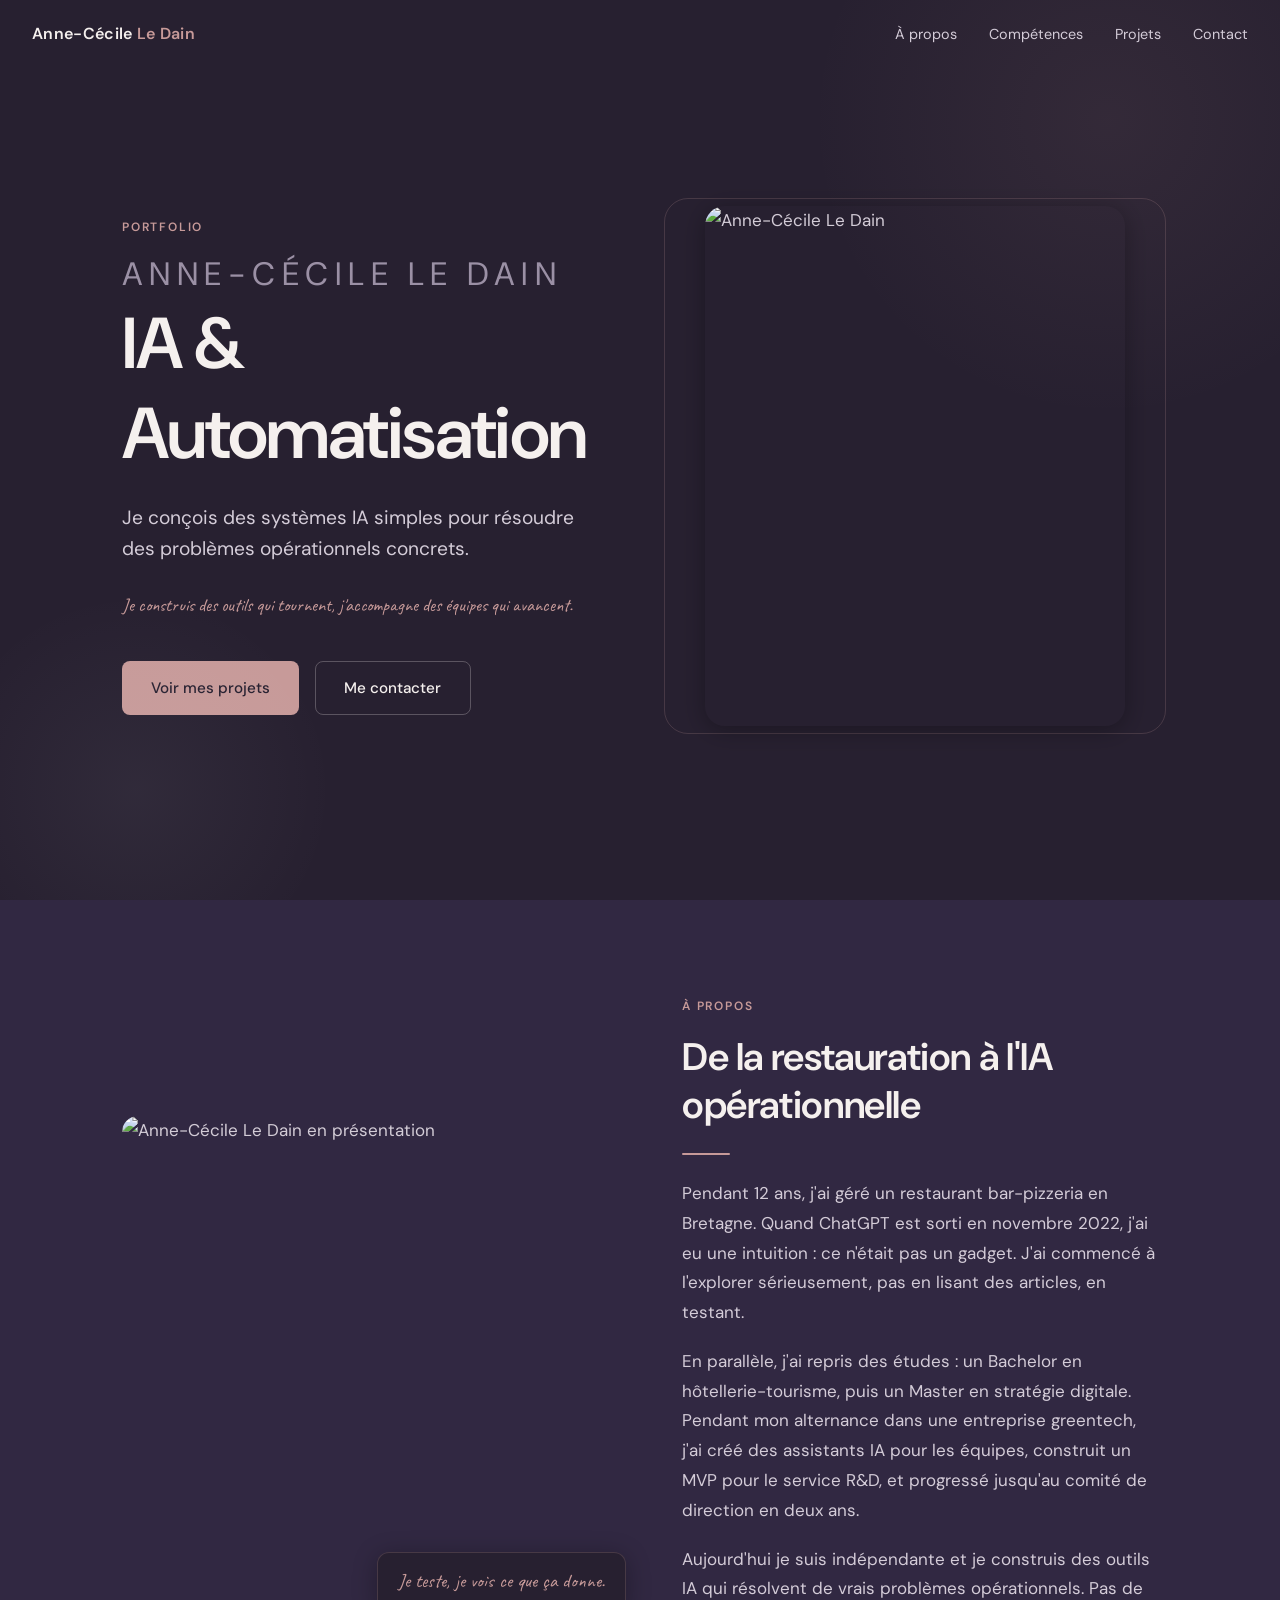
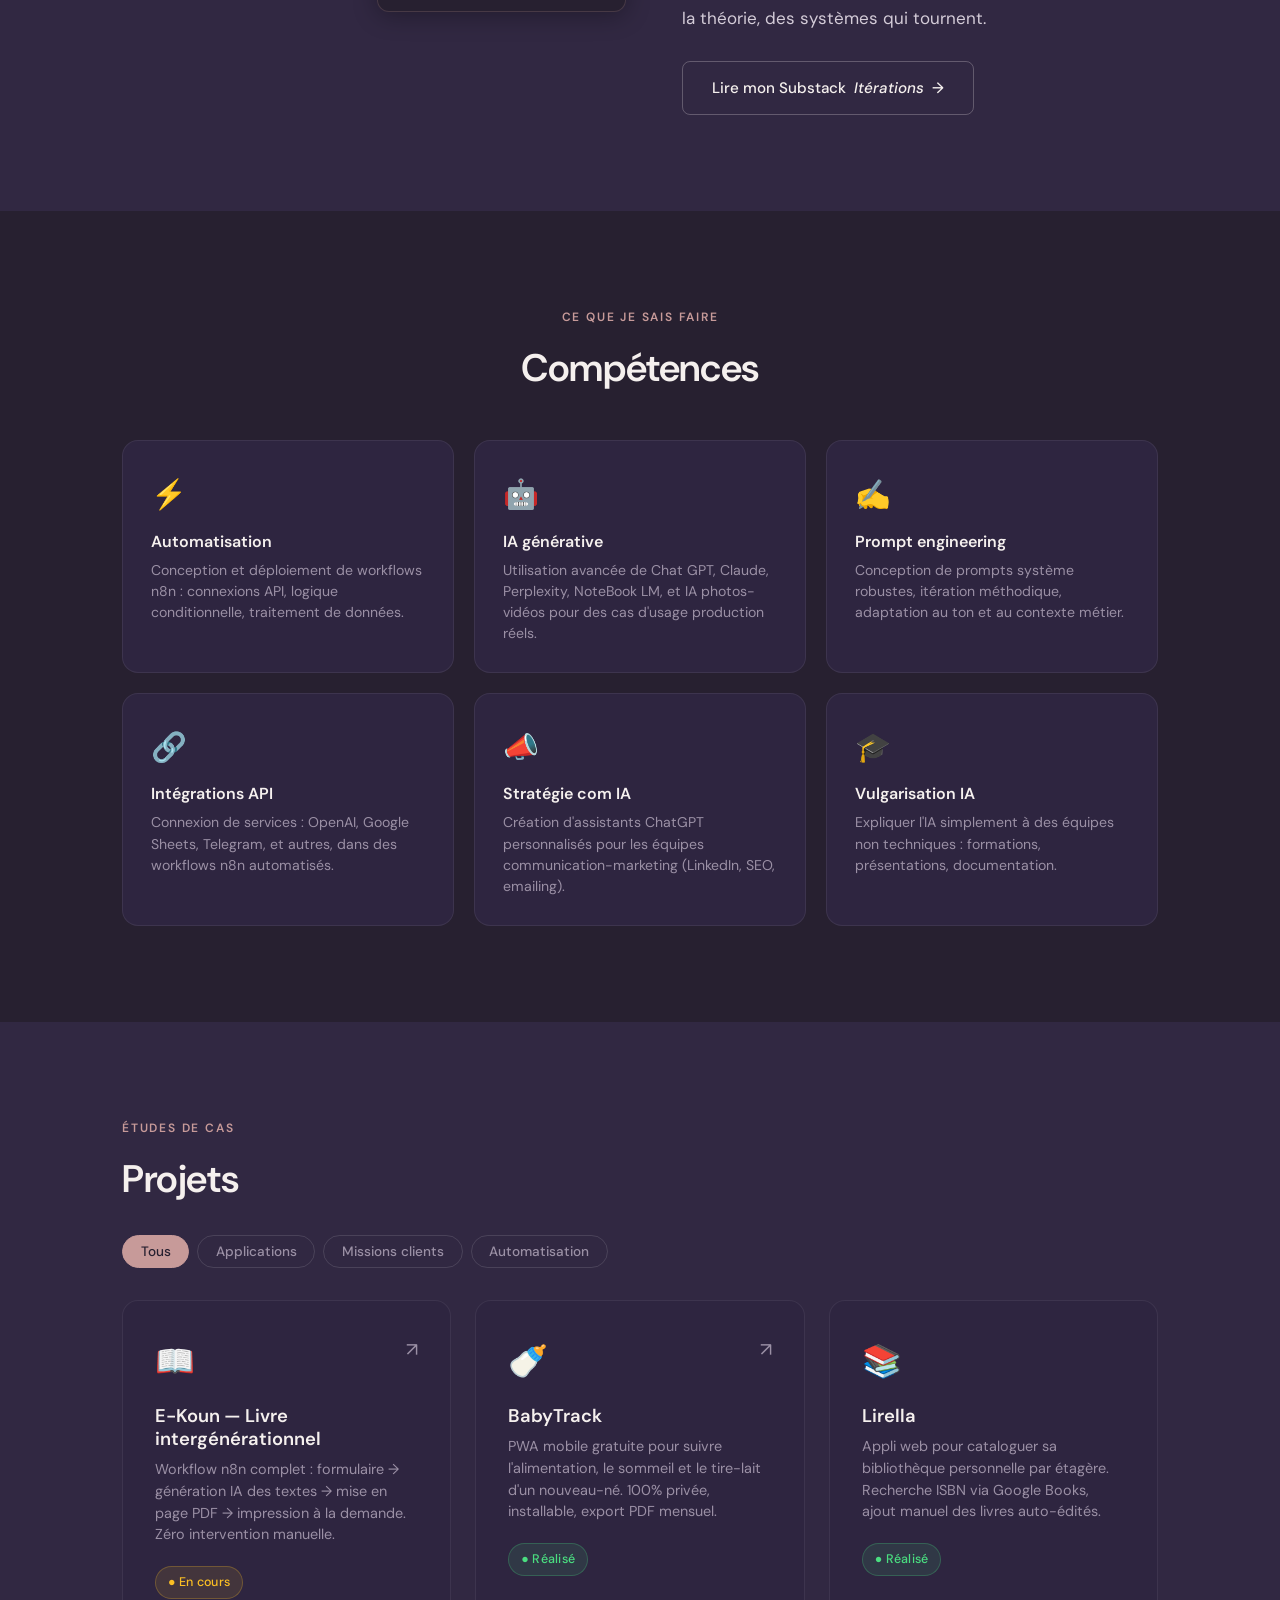
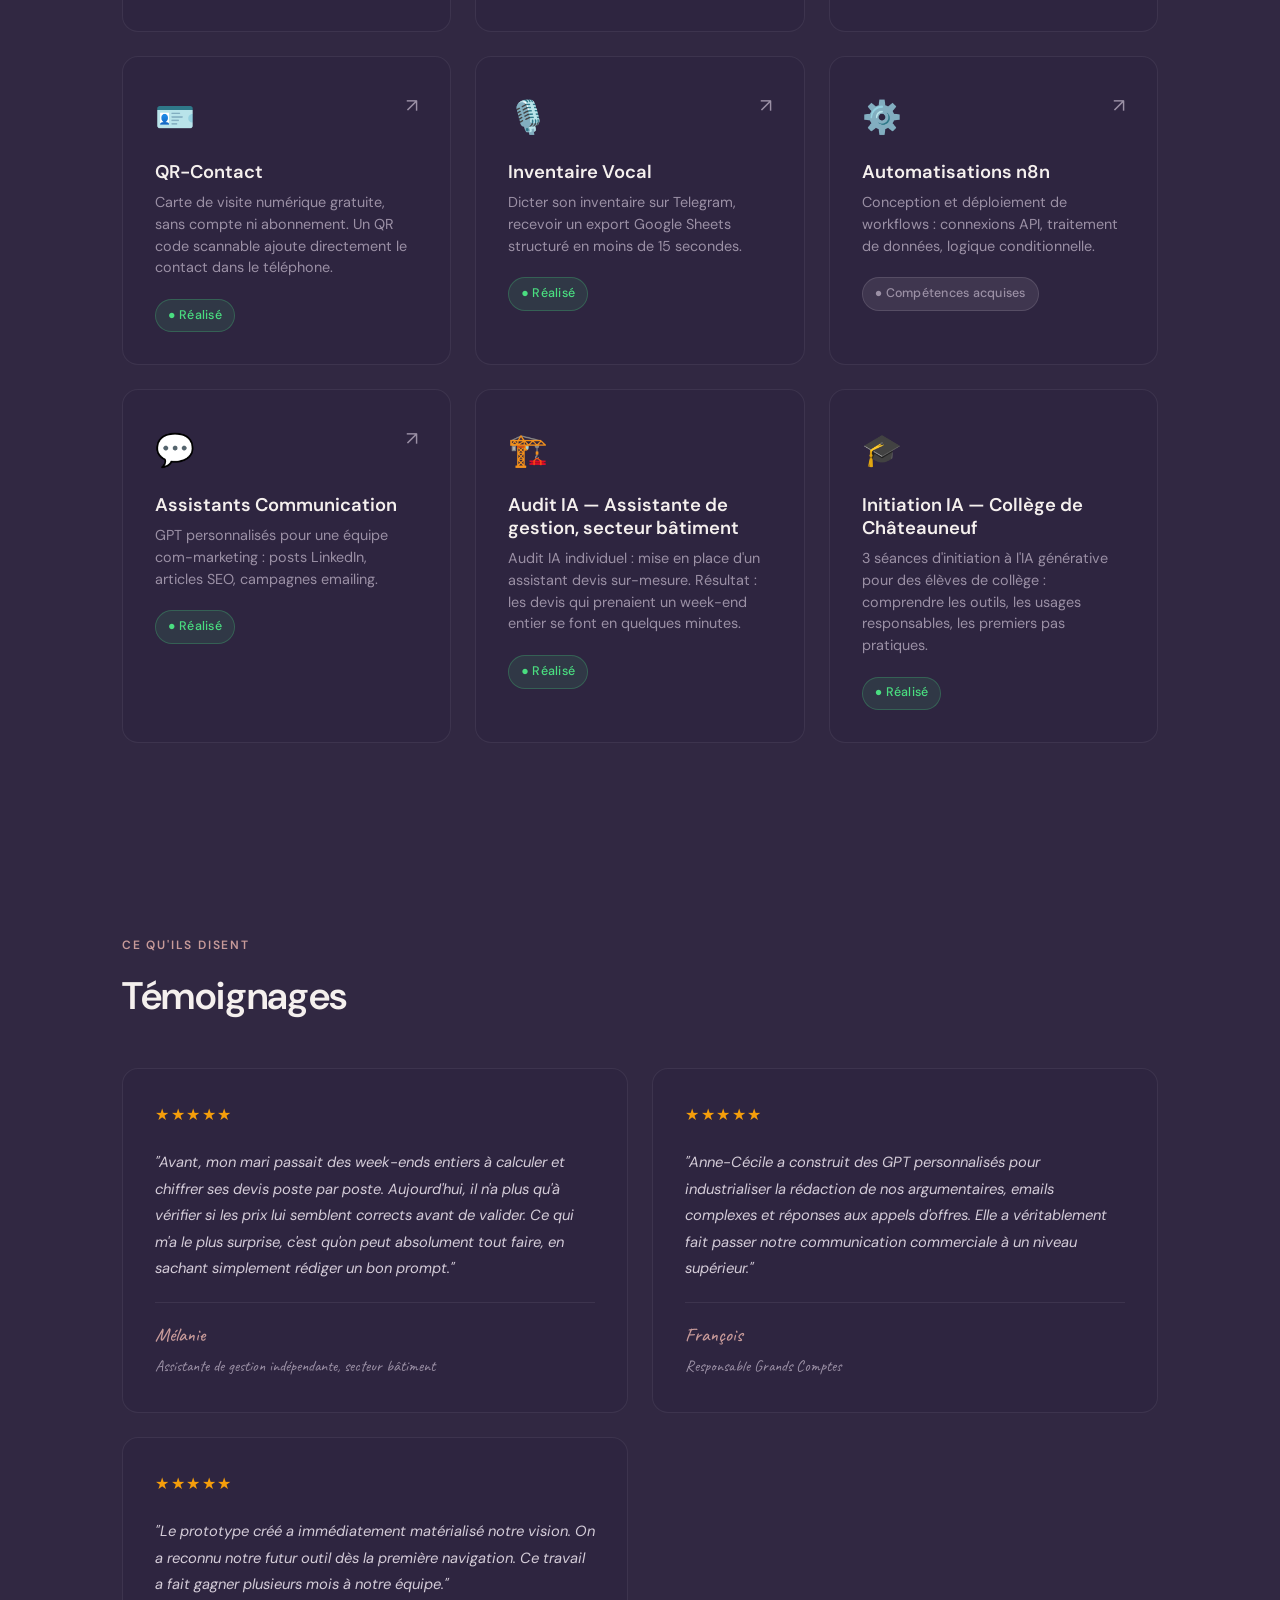
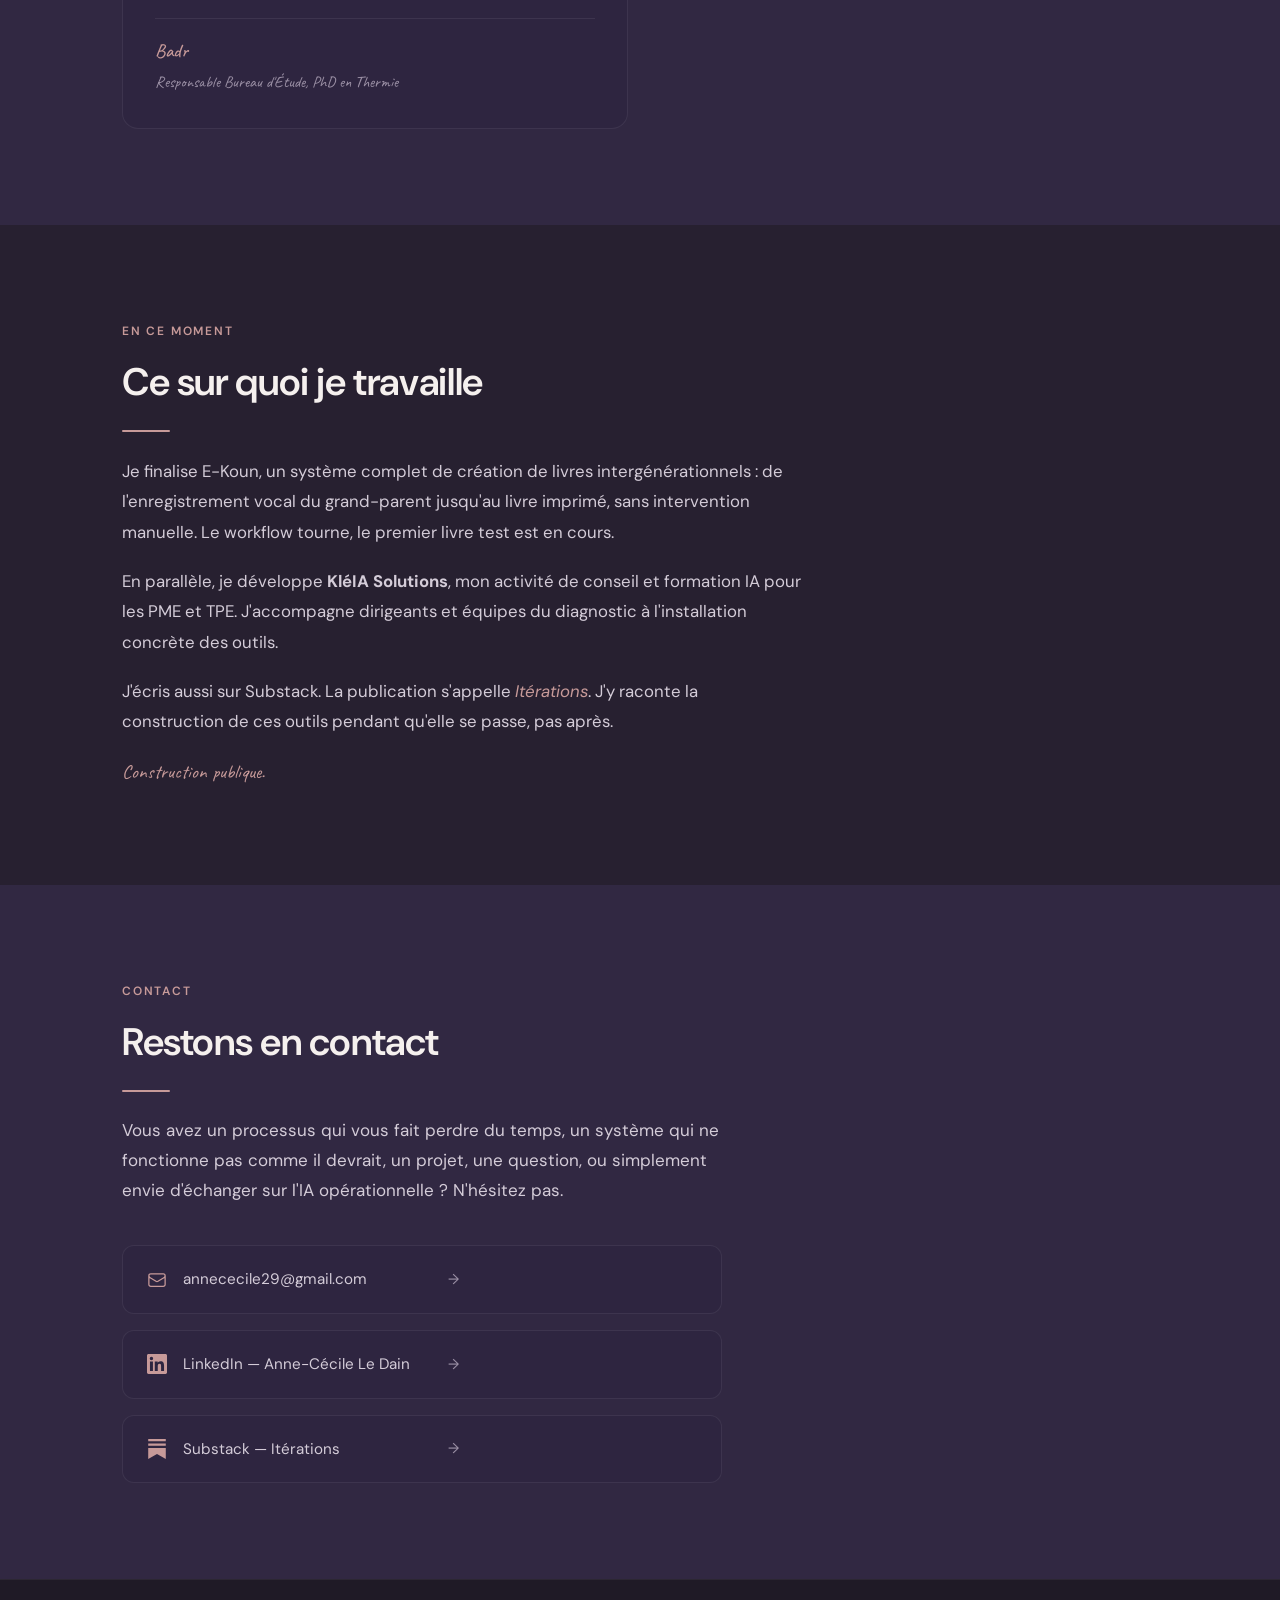
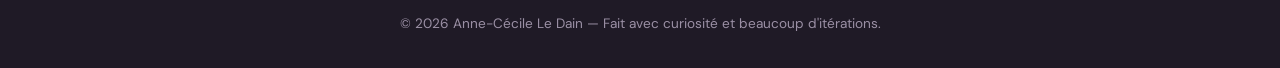
==== index.html @ 483a26e9 "Refonte section projets : filtres par catégorie + 5 nouveaux projets + témoignage Mélanie Co-Authore" ====
<!DOCTYPE html>
<html lang="fr">
<head>
  <meta charset="UTF-8" />
  <meta name="viewport" content="width=device-width, initial-scale=1.0" />
  <title>Anne-Cécile Le Dain — Portfolio IA & Automatisation</title>
  <meta name="description" content="Portfolio d'Anne-Cécile Le Dain — conception de systèmes IA opérationnels, automatisations n8n, assistants ChatGPT." />

  <!-- Open Graph -->
  <meta property="og:title" content="Anne-Cécile Le Dain — Portfolio IA & Automatisation" />
  <meta property="og:description" content="Je conçois des systèmes IA simples pour résoudre des problèmes opérationnels concrets." />
  <meta property="og:image" content="https://annece29-netizen.github.io/portfolio-acld/images/anne-cecile-hero.jpg" />
  <meta property="og:url" content="https://annece29-netizen.github.io/portfolio-acld" />
  <meta property="og:type" content="website" />
  <meta property="og:locale" content="fr_FR" />
  <meta name="twitter:card" content="summary_large_image" />
  <meta name="twitter:title" content="Anne-Cécile Le Dain — Portfolio IA & Automatisation" />
  <meta name="twitter:description" content="Je conçois des systèmes IA simples pour résoudre des problèmes opérationnels concrets." />
  <meta name="twitter:image" content="https://annece29-netizen.github.io/portfolio-acld/images/anne-cecile-hero.jpg" />

  <!-- Favicon -->
  <link rel="icon" type="image/x-icon" href="favicon.ico" />
  <link rel="shortcut icon" type="image/x-icon" href="favicon.ico" />
  <link rel="apple-touch-icon" href="favicon.ico" />

  <link rel="stylesheet" href="style.css" />
  <link rel="preconnect" href="https://fonts.googleapis.com" />
  <link rel="preconnect" href="https://fonts.gstatic.com" crossorigin />
</head>
<body>

  <!-- ===== NAVIGATION ===== -->
  <nav aria-label="Navigation principale">
    <a href="#" class="nav-logo">Anne-Cécile <span>Le Dain</span></a>
    <ul class="nav-links" role="list">
      <li><a href="#a-propos">À propos</a></li>
      <li><a href="#competences">Compétences</a></li>
      <li><a href="#projets">Projets</a></li>
      <li><a href="#contact">Contact</a></li>
    </ul>
    <button class="nav-toggle" aria-label="Ouvrir le menu" aria-expanded="false">
      <span></span>
      <span></span>
      <span></span>
    </button>
  </nav>

  <!-- ===== HERO ===== -->
  <section id="hero" aria-labelledby="hero-titre">
    <div class="hero-inner">
      <div class="hero-text">
        <span class="section-label">Portfolio</span>
        <h1 id="hero-titre">
          <span class="prenom">Anne-Cécile Le Dain</span>
          IA &amp; Automatisation
        </h1>
        <p class="hero-accroche">
          Je conçois des systèmes IA simples pour résoudre des problèmes opérationnels concrets.
        </p>
        <span class="hero-sous-accroche">Je construis des outils qui tournent, j'accompagne des équipes qui avancent.</span>
        <div class="hero-cta">
          <a href="#projets" class="btn btn-primary">Voir mes projets</a>
          <a href="#contact" class="btn btn-outline">Me contacter</a>
        </div>
      </div>
      <div class="hero-photo">
        <img
          src="images/anne-cecile-hero.jpg"
          alt="Anne-Cécile Le Dain"
          width="420"
          height="520"
          loading="eager"
        />
      </div>
    </div>
  </section>

  <!-- ===== À PROPOS ===== -->
  <section id="a-propos" aria-labelledby="apropos-titre">
    <div class="container">
      <div class="apropos-inner">
        <div class="apropos-photo">
          <img
            src="images/anne-cecile-action.jpg"
            alt="Anne-Cécile Le Dain en présentation"
            width="480"
            height="480"
            loading="lazy"
          />
          <div class="apropos-annotation">
            <span class="caveat">Je teste, je vois ce que ça donne.</span>
          </div>
        </div>
        <div class="apropos-texte">
          <span class="section-label">À propos</span>
          <h2 id="apropos-titre">De la restauration à l'IA opérationnelle</h2>
          <div class="divider"></div>
          <p>
            Pendant 12 ans, j'ai géré un restaurant bar-pizzeria en Bretagne. Quand ChatGPT est sorti en novembre 2022, j'ai eu une intuition : ce n'était pas un gadget. J'ai commencé à l'explorer sérieusement, pas en lisant des articles, en testant.
          </p>
          <p>
            En parallèle, j'ai repris des études : un Bachelor en hôtellerie-tourisme, puis un Master en stratégie digitale. Pendant mon alternance dans une entreprise greentech, j'ai créé des assistants IA pour les équipes, construit un MVP pour le service R&D, et progressé jusqu'au comité de direction en deux ans.
          </p>
          <p>
            Aujourd'hui je suis indépendante et je construis des outils IA qui résolvent de vrais problèmes opérationnels. Pas de la théorie, des systèmes qui tournent.
          </p>
          <a href="https://annec266799.substack.com/" target="_blank" rel="noopener" class="btn btn-outline" style="margin-top: 0.5rem;">
            Lire mon Substack <em>Itérations</em> →
          </a>
        </div>
      </div>
    </div>
  </section>

  <!-- ===== COMPÉTENCES ===== -->
  <section id="competences" aria-labelledby="competences-titre">
    <div class="container">
      <span class="section-label">Ce que je sais faire</span>
      <h2 id="competences-titre">Compétences</h2>
      <div class="skills-grid">
        <div class="skill-card">
          <span class="skill-icon">⚡</span>
          <h3>Automatisation</h3>
          <p>Conception et déploiement de workflows n8n : connexions API, logique conditionnelle, traitement de données.</p>
        </div>
        <div class="skill-card">
          <span class="skill-icon">🤖</span>
          <h3>IA générative</h3>
          <p>Utilisation avancée de Chat GPT, Claude, Perplexity, NoteBook LM, et IA photos-vidéos pour des cas d'usage production réels.</p>
        </div>
        <div class="skill-card">
          <span class="skill-icon">✍️</span>
          <h3>Prompt engineering</h3>
          <p>Conception de prompts système robustes, itération méthodique, adaptation au ton et au contexte métier.</p>
        </div>
        <div class="skill-card">
          <span class="skill-icon">🔗</span>
          <h3>Intégrations API</h3>
          <p>Connexion de services : OpenAI, Google Sheets, Telegram, et autres, dans des workflows n8n automatisés.</p>
        </div>
        <div class="skill-card">
          <span class="skill-icon">📣</span>
          <h3>Stratégie com IA</h3>
          <p>Création d'assistants ChatGPT personnalisés pour les équipes communication-marketing (LinkedIn, SEO, emailing).</p>
        </div>
        <div class="skill-card">
          <span class="skill-icon">🎓</span>
          <h3>Vulgarisation IA</h3>
          <p>Expliquer l'IA simplement à des équipes non techniques : formations, présentations, documentation.</p>
        </div>
      </div>
    </div>
  </section>

  <!-- ===== PROJETS ===== -->
  <section id="projets" aria-labelledby="projets-titre">
    <div class="container">
      <span class="section-label">Études de cas</span>
      <h2 id="projets-titre">Projets</h2>

      <!-- Filtres -->
      <div class="projets-filtres" role="group" aria-label="Filtrer les projets">
        <button class="filtre-btn active" data-filtre="tous">Tous</button>
        <button class="filtre-btn" data-filtre="application">Applications</button>
        <button class="filtre-btn" data-filtre="mission">Missions clients</button>
        <button class="filtre-btn" data-filtre="automatisation">Automatisation</button>
      </div>

      <div class="projets-grid">

        <!-- E-Koun -->
        <a href="projets/livre-intergenerationnel.html" class="projet-card" data-categorie="automatisation">
          <div class="projet-card-header">
            <span class="projet-emoji">📖</span>
            <span class="projet-fleche">↗</span>
          </div>
          <h3>E-Koun — Livre intergénérationnel</h3>
          <p>Workflow n8n complet : formulaire → génération IA des textes → mise en page PDF → impression à la demande. Zéro intervention manuelle.</p>
          <span class="tag-statut tag-en-cours">● En cours</span>
        </a>

        <!-- BabyTrack -->
        <a href="https://baby-tracking.netlify.app" target="_blank" rel="noopener" class="projet-card" data-categorie="application">
          <div class="projet-card-header">
            <span class="projet-emoji">🍼</span>
            <span class="projet-fleche">↗</span>
          </div>
          <h3>BabyTrack</h3>
          <p>PWA mobile gratuite pour suivre l'alimentation, le sommeil et le tire-lait d'un nouveau-né. 100% privée, installable, export PDF mensuel.</p>
          <span class="tag-statut tag-realise">● Réalisé</span>
        </a>

        <!-- Lirella -->
        <div class="projet-card" data-categorie="application">
          <div class="projet-card-header">
            <span class="projet-emoji">📚</span>
          </div>
          <h3>Lirella</h3>
          <p>Appli web pour cataloguer sa bibliothèque personnelle par étagère. Recherche ISBN via Google Books, ajout manuel des livres auto-édités.</p>
          <span class="tag-statut tag-realise">● Réalisé</span>
        </div>

        <!-- QR-Contact -->
        <a href="https://annece29-netizen.github.io/qr-contact/" target="_blank" rel="noopener" class="projet-card" data-categorie="application">
          <div class="projet-card-header">
            <span class="projet-emoji">🪪</span>
            <span class="projet-fleche">↗</span>
          </div>
          <h3>QR-Contact</h3>
          <p>Carte de visite numérique gratuite, sans compte ni abonnement. Un QR code scannable ajoute directement le contact dans le téléphone.</p>
          <span class="tag-statut tag-realise">● Réalisé</span>
        </a>

        <!-- Inventaire Vocal -->
        <a href="projets/inventaire-vocal.html" class="projet-card" data-categorie="automatisation">
          <div class="projet-card-header">
            <span class="projet-emoji">🎙️</span>
            <span class="projet-fleche">↗</span>
          </div>
          <h3>Inventaire Vocal</h3>
          <p>Dicter son inventaire sur Telegram, recevoir un export Google Sheets structuré en moins de 15 secondes.</p>
          <span class="tag-statut tag-realise">● Réalisé</span>
        </a>

        <!-- Automatisations n8n -->
        <a href="projets/automatisations-n8n.html" class="projet-card" data-categorie="automatisation">
          <div class="projet-card-header">
            <span class="projet-emoji">⚙️</span>
            <span class="projet-fleche">↗</span>
          </div>
          <h3>Automatisations n8n</h3>
          <p>Conception et déploiement de workflows : connexions API, traitement de données, logique conditionnelle.</p>
          <span class="tag-statut tag-competences">● Compétences acquises</span>
        </a>

        <!-- Assistants Communication -->
        <a href="projets/assistants-communication.html" class="projet-card" data-categorie="mission">
          <div class="projet-card-header">
            <span class="projet-emoji">💬</span>
            <span class="projet-fleche">↗</span>
          </div>
          <h3>Assistants Communication</h3>
          <p>GPT personnalisés pour une équipe com-marketing : posts LinkedIn, articles SEO, campagnes emailing.</p>
          <span class="tag-statut tag-realise">● Réalisé</span>
        </a>

        <!-- Mélanie Cornec -->
        <div class="projet-card" data-categorie="mission">
          <div class="projet-card-header">
            <span class="projet-emoji">🏗️</span>
          </div>
          <h3>Audit IA — Assistante de gestion, secteur bâtiment</h3>
          <p>Audit IA individuel : mise en place d'un assistant devis sur-mesure. Résultat : les devis qui prenaient un week-end entier se font en quelques minutes.</p>
          <span class="tag-statut tag-realise">● Réalisé</span>
        </div>

        <!-- Collège de Châteauneuf -->
        <div class="projet-card" data-categorie="mission">
          <div class="projet-card-header">
            <span class="projet-emoji">🎓</span>
          </div>
          <h3>Initiation IA — Collège de Châteauneuf</h3>
          <p>3 séances d'initiation à l'IA générative pour des élèves de collège : comprendre les outils, les usages responsables, les premiers pas pratiques.</p>
          <span class="tag-statut tag-realise">● Réalisé</span>
        </div>

      </div>
    </div>
  </section>

  <!-- ===== AVIS ===== -->
  <section id="avis" aria-labelledby="avis-titre">
    <div class="container">
      <span class="section-label">Ce qu'ils disent</span>
      <h2 id="avis-titre">Témoignages</h2>
      <div class="avis-grid">

        <div class="avis-card">
          <div class="avis-etoiles" aria-label="5 étoiles">★★★★★</div>
          <blockquote>
            "Avant, mon mari passait des week-ends entiers à calculer et chiffrer ses devis poste par poste. Aujourd'hui, il n'a plus qu'à vérifier si les prix lui semblent corrects avant de valider. Ce qui m'a le plus surprise, c'est qu'on peut absolument tout faire, en sachant simplement rédiger un bon prompt."
          </blockquote>
          <div class="avis-auteur">
            <div class="avis-avatar">M</div>
            <div>
              <strong>Mélanie</strong>
              <span>Assistante de gestion indépendante, secteur bâtiment</span>
            </div>
          </div>
        </div>

        <div class="avis-card">
          <div class="avis-etoiles" aria-label="5 étoiles">★★★★★</div>
          <blockquote>
            "Anne-Cécile a construit des GPT personnalisés pour industrialiser la rédaction de nos argumentaires, emails complexes et réponses aux appels d'offres. Elle a véritablement fait passer notre communication commerciale à un niveau supérieur."
          </blockquote>
          <div class="avis-auteur">
            <div class="avis-avatar">F</div>
            <div>
              <strong>François</strong>
              <span>Responsable Grands Comptes</span>
            </div>
          </div>
        </div>

        <div class="avis-card">
          <div class="avis-etoiles" aria-label="5 étoiles">★★★★★</div>
          <blockquote>
            "Le prototype créé a immédiatement matérialisé notre vision. On a reconnu notre futur outil dès la première navigation. Ce travail a fait gagner plusieurs mois à notre équipe."
          </blockquote>
          <div class="avis-auteur">
            <div class="avis-avatar">B</div>
            <div>
              <strong>Badr</strong>
              <span>Responsable Bureau d'Étude, PhD en Thermie</span>
            </div>
          </div>
        </div>

      </div>
    </div>
  </section>

  <!-- ===== EN CE MOMENT ===== -->
  <section id="en-ce-moment" aria-labelledby="moment-titre">
    <div class="container">
      <div class="moment-inner">
        <span class="section-label">En ce moment</span>
        <h2 id="moment-titre">Ce sur quoi je travaille</h2>
        <div class="divider"></div>
        <p>
          Je finalise E-Koun, un système complet de création de livres intergénérationnels : de l'enregistrement vocal du grand-parent jusqu'au livre imprimé, sans intervention manuelle. Le workflow tourne, le premier livre test est en cours.
        </p>
        <p>
          En parallèle, je développe <strong>KléIA Solutions</strong>, mon activité de conseil et formation IA pour les PME et TPE. J'accompagne dirigeants et équipes du diagnostic à l'installation concrète des outils.
        </p>
        <p>
          J'écris aussi sur Substack. La publication s'appelle <a href="https://annec266799.substack.com/" target="_blank" rel="noopener"><em>Itérations</em></a>. J'y raconte la construction de ces outils pendant qu'elle se passe, pas après.
        </p>
        <span class="caveat" style="display: block; margin-top: 0.5rem;">Construction publique.</span>
      </div>
    </div>
  </section>

  <!-- ===== CONTACT ===== -->
  <section id="contact" aria-labelledby="contact-titre">
    <div class="container">
      <div class="contact-inner">
        <span class="section-label">Contact</span>
        <h2 id="contact-titre">Restons en contact</h2>
        <div class="divider"></div>
        <p>
          Vous avez un processus qui vous fait perdre du temps, un système qui ne fonctionne pas comme il devrait, un projet, une question, ou simplement envie d'échanger sur l'IA opérationnelle ? N'hésitez pas.
        </p>
        <div class="contact-liens">

          <a href="mailto:annececile29@gmail.com" class="contact-lien">
            <svg xmlns="http://www.w3.org/2000/svg" fill="none" viewBox="0 0 24 24" stroke-width="1.5" stroke="currentColor" aria-hidden="true">
              <path stroke-linecap="round" stroke-linejoin="round" d="M21.75 6.75v10.5a2.25 2.25 0 01-2.25 2.25h-15a2.25 2.25 0 01-2.25-2.25V6.75m19.5 0A2.25 2.25 0 0019.5 4.5h-15a2.25 2.25 0 00-2.25 2.25m19.5 0v.243a2.25 2.25 0 01-1.07 1.916l-7.5 4.615a2.25 2.25 0 01-2.36 0L3.32 8.91a2.25 2.25 0 01-1.07-1.916V6.75" />
            </svg>
            <span>annececile29@gmail.com</span>
            <span class="contact-arrow">→</span>
          </a>

          <a href="https://www.linkedin.com/in/ance29/" target="_blank" rel="noopener" class="contact-lien">
            <svg xmlns="http://www.w3.org/2000/svg" viewBox="0 0 24 24" fill="currentColor" aria-hidden="true">
              <path d="M20.447 20.452h-3.554v-5.569c0-1.328-.027-3.037-1.852-3.037-1.853 0-2.136 1.445-2.136 2.939v5.667H9.351V9h3.414v1.561h.046c.477-.9 1.637-1.85 3.37-1.85 3.601 0 4.267 2.37 4.267 5.455v6.286zM5.337 7.433a2.062 2.062 0 01-2.063-2.065 2.064 2.064 0 112.063 2.065zm1.782 13.019H3.555V9h3.564v11.452zM22.225 0H1.771C.792 0 0 .774 0 1.729v20.542C0 23.227.792 24 1.771 24h20.451C23.2 24 24 23.227 24 22.271V1.729C24 .774 23.2 0 22.222 0h.003z"/>
            </svg>
            <span>LinkedIn — Anne-Cécile Le Dain</span>
            <span class="contact-arrow">→</span>
          </a>

          <a href="https://annec266799.substack.com/" target="_blank" rel="noopener" class="contact-lien">
            <svg xmlns="http://www.w3.org/2000/svg" viewBox="0 0 24 24" fill="currentColor" aria-hidden="true">
              <path d="M22.539 8.242H1.46V5.406h21.08v2.836zM1.46 10.812V24L12 18.11 22.54 24V10.812H1.46zM22.54 0H1.46v2.836h21.08V0z"/>
            </svg>
            <span>Substack — Itérations</span>
            <span class="contact-arrow">→</span>
          </a>

        </div>
      </div>
    </div>
  </section>

  <!-- ===== FOOTER ===== -->
  <footer>
    <p>© 2026 Anne-Cécile Le Dain — Fait avec curiosité et beaucoup d'itérations.</p>
  </footer>

  <script src="script.js"></script>
  <script>
    // Filtres projets
    const filtresBtns = document.querySelectorAll('.filtre-btn');
    const cartes = document.querySelectorAll('.projet-card');

    filtresBtns.forEach(btn => {
      btn.addEventListener('click', () => {
        filtresBtns.forEach(b => b.classList.remove('active'));
        btn.classList.add('active');

        const filtre = btn.dataset.filtre;
        cartes.forEach(carte => {
          if (filtre === 'tous' || carte.dataset.categorie === filtre) {
            carte.style.display = '';
          } else {
            carte.style.display = 'none';
          }
        });
      });
    });
  </script>
</body>
</html>
---- style.css ----
/* ============================================================
   PORTFOLIO — ANNE-CÉCILE LE DAIN
   style.css — Styles partagés toutes pages
   ============================================================ */

/* --- IMPORT POLICES --- */
@import url('https://fonts.googleapis.com/css2?family=DM+Sans:ital,opsz,wght@0,9..40,300;0,9..40,400;0,9..40,500;0,9..40,600;1,9..40,300&family=Caveat:wght@400;500&display=swap');

/* --- VARIABLES --- */
:root {
  --fond: #272030;
  --fond-clair: #312842;
  --fond-card: #2e2540;
  --rose: #c79a99;
  --bleu: #e3ebf2;
  --blanc: #f5f0ee;
  --texte: #d4ccd8;
  --texte-secondaire: #9b90a5;
  --rayon: 12px;
  --rayon-card: 16px;
  --transition: 0.3s ease;
  --ombre: 0 4px 24px rgba(0,0,0,0.3);
  --ombre-hover: 0 8px 40px rgba(0,0,0,0.5);
}

/* --- RESET --- */
*, *::before, *::after {
  box-sizing: border-box;
  margin: 0;
  padding: 0;
}

html {
  scroll-behavior: smooth;
}

body {
  background-color: var(--fond);
  color: var(--texte);
  font-family: 'DM Sans', sans-serif;
  font-size: 17px;
  line-height: 1.75;
  -webkit-font-smoothing: antialiased;
}

img {
  max-width: 100%;
  display: block;
}

a {
  color: var(--rose);
  text-decoration: none;
  transition: color var(--transition);
}

a:hover {
  color: var(--bleu);
}

/* --- TYPOGRAPHIE --- */
h1, h2, h3, h4 {
  font-family: 'DM Sans', sans-serif;
  font-weight: 600;
  line-height: 1.25;
  color: var(--blanc);
}

h1 { font-size: clamp(2.4rem, 6vw, 4.5rem); letter-spacing: -0.02em; }
h2 { font-size: clamp(1.6rem, 3.5vw, 2.4rem); letter-spacing: -0.01em; }
h3 { font-size: clamp(1.1rem, 2.5vw, 1.4rem); }
h4 { font-size: 1rem; font-weight: 500; }

p {
  color: var(--texte);
  margin-bottom: 1.2rem;
}

.caveat {
  font-family: 'Caveat', cursive;
  font-size: 1.2rem;
  color: var(--rose);
  font-weight: 400;
}

.label {
  font-size: 0.75rem;
  font-weight: 600;
  letter-spacing: 0.12em;
  text-transform: uppercase;
  color: var(--texte-secondaire);
}

/* --- LAYOUT --- */
.container {
  max-width: 1100px;
  margin: 0 auto;
  padding: 0 2rem;
}

section {
  padding: 6rem 0;
}

.section-label {
  font-size: 0.75rem;
  font-weight: 600;
  letter-spacing: 0.15em;
  text-transform: uppercase;
  color: var(--rose);
  margin-bottom: 1rem;
  display: block;
}

/* --- NAVIGATION --- */
nav {
  position: fixed;
  top: 0;
  left: 0;
  right: 0;
  z-index: 100;
  padding: 1.2rem 2rem;
  display: flex;
  justify-content: space-between;
  align-items: center;
  background: transparent;
  transition: background var(--transition), box-shadow var(--transition);
}

nav.scrolled {
  background: rgba(39, 32, 48, 0.95);
  backdrop-filter: blur(12px);
  box-shadow: 0 2px 20px rgba(0,0,0,0.3);
}

.nav-logo {
  font-size: 1rem;
  font-weight: 600;
  color: var(--blanc);
  letter-spacing: 0.02em;
}

.nav-logo span {
  color: var(--rose);
}

.nav-links {
  display: flex;
  gap: 2rem;
  list-style: none;
}

.nav-links a {
  color: var(--texte);
  font-size: 0.9rem;
  font-weight: 400;
  transition: color var(--transition);
}

.nav-links a:hover {
  color: var(--blanc);
}

/* Hamburger mobile */
.nav-toggle {
  display: none;
  flex-direction: column;
  gap: 5px;
  cursor: pointer;
  background: none;
  border: none;
  padding: 4px;
}

.nav-toggle span {
  display: block;
  width: 24px;
  height: 2px;
  background: var(--blanc);
  border-radius: 2px;
  transition: var(--transition);
}

/* --- BOUTONS --- */
.btn {
  display: inline-flex;
  align-items: center;
  gap: 0.5rem;
  padding: 0.8rem 1.8rem;
  border-radius: 8px;
  font-family: 'DM Sans', sans-serif;
  font-size: 0.95rem;
  font-weight: 500;
  cursor: pointer;
  transition: all var(--transition);
  border: none;
  text-decoration: none;
}

.btn-primary {
  background: var(--rose);
  color: var(--fond);
}

.btn-primary:hover {
  background: var(--bleu);
  color: var(--fond);
  transform: translateY(-2px);
  box-shadow: 0 6px 20px rgba(199, 154, 153, 0.3);
}

.btn-outline {
  background: transparent;
  color: var(--blanc);
  border: 1.5px solid rgba(245, 240, 238, 0.25);
}

.btn-outline:hover {
  border-color: var(--rose);
  color: var(--rose);
  transform: translateY(-2px);
}

/* --- TAGS DE STATUT --- */
.tag-statut {
  display: inline-flex;
  align-items: center;
  gap: 0.4rem;
  padding: 0.3rem 0.75rem;
  border-radius: 100px;
  font-size: 0.78rem;
  font-weight: 500;
  letter-spacing: 0.02em;
}

.tag-realise {
  background: rgba(74, 222, 128, 0.1);
  color: #4ade80;
  border: 1px solid rgba(74, 222, 128, 0.25);
}

.tag-test {
  background: rgba(96, 165, 250, 0.1);
  color: #60a5fa;
  border: 1px solid rgba(96, 165, 250, 0.25);
}

.tag-en-cours {
  background: rgba(251, 191, 36, 0.1);
  color: #fbbf24;
  border: 1px solid rgba(251, 191, 36, 0.25);
}

.tag-competences {
  background: rgba(212, 204, 216, 0.1);
  color: var(--texte-secondaire);
  border: 1px solid rgba(212, 204, 216, 0.15);
}

/* --- SÉPARATEUR --- */
.divider {
  width: 48px;
  height: 2px;
  background: var(--rose);
  border-radius: 2px;
  margin: 1.5rem 0;
}

/* --- STACK PILLS --- */
.stack {
  display: flex;
  flex-wrap: wrap;
  gap: 0.5rem;
  margin-top: 1rem;
}

.pill {
  display: inline-block;
  padding: 0.3rem 0.8rem;
  background: rgba(227, 235, 242, 0.08);
  border: 1px solid rgba(227, 235, 242, 0.15);
  border-radius: 100px;
  font-size: 0.8rem;
  color: var(--bleu);
  font-weight: 400;
}

/* --- FOOTER --- */
footer {
  background: rgba(0,0,0,0.2);
  border-top: 1px solid rgba(255,255,255,0.06);
  padding: 2rem;
  text-align: center;
}

footer p {
  font-size: 0.85rem;
  color: var(--texte-secondaire);
  margin: 0;
}

/* --- LIEN RETOUR (pages projet) --- */
.retour {
  display: inline-flex;
  align-items: center;
  gap: 0.5rem;
  color: var(--texte-secondaire);
  font-size: 0.9rem;
  font-weight: 400;
  transition: color var(--transition);
  margin-bottom: 3rem;
  margin-top: 7rem;
}

.retour:hover {
  color: var(--rose);
}

.retour svg {
  width: 16px;
  height: 16px;
}

/* --- VISUELS PROJETS --- */
.visuel-projet {
  border-radius: var(--rayon-card);
  overflow: hidden;
  border: 1px solid rgba(255,255,255,0.08);
  margin: 2.5rem 0;
  box-shadow: var(--ombre);
}

.visuel-projet img {
  width: 100%;
  height: auto;
}

.visuel-projet figcaption {
  padding: 0.75rem 1.25rem;
  background: var(--fond-card);
  border-top: 1px solid rgba(255,255,255,0.07);
  font-family: 'Caveat', cursive;
  font-size: 1.15rem;
  font-weight: 500;
  color: var(--blanc);
  text-align: center;
  letter-spacing: 0.01em;
}

/* --- PLACEHOLDER IMAGE --- */
.img-placeholder {
  width: 100%;
  min-height: 200px;
  background: var(--fond-card);
  border-radius: var(--rayon);
  display: flex;
  flex-direction: column;
  align-items: center;
  justify-content: center;
  gap: 0.75rem;
  border: 2px dashed rgba(199, 154, 153, 0.3);
  color: var(--texte-secondaire);
  font-size: 0.9rem;
  text-align: center;
  padding: 2rem;
}

.img-placeholder svg {
  width: 32px;
  height: 32px;
  opacity: 0.5;
}

/* --- SECTION HERO --- */
#hero {
  min-height: 100vh;
  display: flex;
  align-items: center;
  padding: 0;
  position: relative;
  overflow: hidden;
}

#hero::before {
  content: '';
  position: absolute;
  top: -20%;
  right: -10%;
  width: 600px;
  height: 600px;
  background: radial-gradient(circle, rgba(199, 154, 153, 0.08) 0%, transparent 70%);
  pointer-events: none;
}

#hero::after {
  content: '';
  position: absolute;
  bottom: -10%;
  left: -5%;
  width: 400px;
  height: 400px;
  background: radial-gradient(circle, rgba(227, 235, 242, 0.05) 0%, transparent 70%);
  pointer-events: none;
}

.hero-inner {
  display: grid;
  grid-template-columns: 1fr 1fr;
  gap: 4rem;
  align-items: center;
  width: 100%;
  max-width: 1100px;
  margin: 0 auto;
  padding: 8rem 2rem 6rem;
}

.hero-text h1 {
  margin-bottom: 1.5rem;
}

.hero-text h1 .prenom {
  display: block;
  color: var(--texte-secondaire);
  font-size: 0.45em;
  font-weight: 400;
  letter-spacing: 0.2em;
  text-transform: uppercase;
  margin-bottom: 0.3rem;
}

.hero-accroche {
  font-size: clamp(1rem, 2vw, 1.2rem);
  color: var(--texte);
  line-height: 1.6;
  margin-bottom: 1.5rem;
  max-width: 480px;
}

.hero-sous-accroche {
  font-family: 'Caveat', cursive;
  font-size: 1.15rem;
  color: var(--rose);
  margin-bottom: 2.5rem;
  display: block;
}

.hero-cta {
  display: flex;
  gap: 1rem;
  flex-wrap: wrap;
}

.hero-photo {
  position: relative;
  display: flex;
  justify-content: center;
}

.hero-photo img {
  width: 100%;
  max-width: 420px;
  height: 520px;
  object-fit: cover;
  object-position: top;
  border-radius: 20px;
  box-shadow: var(--ombre);
  filter: saturate(0.9);
}

.hero-photo::before {
  content: '';
  position: absolute;
  inset: -8px;
  border-radius: 24px;
  border: 1px solid rgba(199, 154, 153, 0.2);
  pointer-events: none;
}

/* --- SECTION À PROPOS --- */
#a-propos {
  background: var(--fond-clair);
}

.apropos-inner {
  display: grid;
  grid-template-columns: 1fr 1fr;
  gap: 5rem;
  align-items: center;
}

.apropos-photo {
  position: relative;
}

.apropos-photo img {
  width: 100%;
  height: 480px;
  object-fit: cover;
  object-position: center top;
  border-radius: var(--rayon-card);
  filter: saturate(0.85);
}

.apropos-annotation {
  position: absolute;
  bottom: -1rem;
  right: -1.5rem;
  background: var(--fond);
  padding: 0.75rem 1.25rem;
  border-radius: 12px;
  border: 1px solid rgba(199, 154, 153, 0.2);
  box-shadow: var(--ombre);
}

.apropos-texte p:last-child {
  margin-bottom: 0;
}

/* --- SECTION COMPÉTENCES --- */
#competences {
  text-align: center;
}

.skills-grid {
  display: grid;
  grid-template-columns: repeat(3, 1fr);
  gap: 1.25rem;
  margin-top: 3rem;
  text-align: left;
}

.skill-card {
  background: var(--fond-card);
  border: 1px solid rgba(255,255,255,0.07);
  border-radius: var(--rayon-card);
  padding: 1.75rem;
  transition: all var(--transition);
}

.skill-card:hover {
  border-color: rgba(199, 154, 153, 0.3);
  transform: translateY(-3px);
  box-shadow: var(--ombre-hover);
}

.skill-icon {
  font-size: 1.8rem;
  margin-bottom: 0.75rem;
  display: block;
}

.skill-card h3 {
  font-size: 1rem;
  margin-bottom: 0.5rem;
  color: var(--blanc);
}

.skill-card p {
  font-size: 0.88rem;
  color: var(--texte-secondaire);
  margin: 0;
  line-height: 1.5;
}

/* --- SECTION PROJETS --- */
#projets {
  background: var(--fond-clair);
}

.projets-filtres {
  display: flex;
  gap: 0.5rem;
  flex-wrap: wrap;
  margin-top: 2rem;
}

.filtre-btn {
  padding: 0.45rem 1.1rem;
  border-radius: 100px;
  border: 1.5px solid rgba(255,255,255,0.12);
  background: transparent;
  color: var(--texte-secondaire);
  font-family: 'DM Sans', sans-serif;
  font-size: 0.85rem;
  font-weight: 500;
  cursor: pointer;
  transition: all var(--transition);
}

.filtre-btn:hover {
  border-color: var(--rose);
  color: var(--rose);
}

.filtre-btn.active {
  background: var(--rose);
  border-color: var(--rose);
  color: var(--fond);
}

.projets-grid {
  display: grid;
  grid-template-columns: repeat(3, 1fr);
  gap: 1.5rem;
  margin-top: 2rem;
}

.projet-card {
  background: var(--fond-card);
  border: 1px solid rgba(255,255,255,0.07);
  border-radius: var(--rayon-card);
  padding: 2rem;
  text-decoration: none;
  display: block;
  transition: all var(--transition);
  position: relative;
  overflow: hidden;
}

.projet-card::before {
  content: '';
  position: absolute;
  top: 0;
  left: 0;
  right: 0;
  height: 3px;
  background: var(--rose);
  opacity: 0;
  transition: opacity var(--transition);
}

.projet-card:hover {
  border-color: rgba(199, 154, 153, 0.25);
  transform: translateY(-4px);
  box-shadow: var(--ombre-hover);
  color: inherit;
}

.projet-card:hover::before {
  opacity: 1;
}

.projet-card-header {
  display: flex;
  justify-content: space-between;
  align-items: flex-start;
  margin-bottom: 1rem;
}

.projet-emoji {
  font-size: 2rem;
}

.projet-fleche {
  color: var(--texte-secondaire);
  font-size: 1.2rem;
  transition: transform var(--transition), color var(--transition);
}

.projet-card:hover .projet-fleche {
  transform: translate(3px, -3px);
  color: var(--rose);
}

.projet-card h3 {
  font-size: 1.15rem;
  color: var(--blanc);
  margin-bottom: 0.5rem;
}

.projet-card p {
  font-size: 0.9rem;
  color: var(--texte-secondaire);
  margin: 0 0 1.25rem;
  line-height: 1.5;
}

/* --- SECTION EN CE MOMENT --- */
#en-ce-moment {
  position: relative;
}

.moment-inner {
  max-width: 680px;
}

.moment-inner h2 {
  margin-bottom: 1.5rem;
}

.moment-inner p {
  font-size: 1.05rem;
  line-height: 1.8;
}

/* --- SECTION CONTACT --- */
#contact {
  background: var(--fond-clair);
}

.contact-inner {
  max-width: 600px;
}

.contact-liens {
  display: flex;
  flex-direction: column;
  gap: 1rem;
  margin-top: 2.5rem;
}

.contact-lien {
  display: flex;
  align-items: center;
  gap: 1rem;
  padding: 1.25rem 1.5rem;
  background: var(--fond-card);
  border: 1px solid rgba(255,255,255,0.07);
  border-radius: var(--rayon);
  color: var(--texte);
  text-decoration: none;
  transition: all var(--transition);
  font-size: 0.95rem;
}

.contact-lien:hover {
  border-color: rgba(199, 154, 153, 0.35);
  color: var(--blanc);
  transform: translateX(4px);
}

.contact-lien svg {
  width: 20px;
  height: 20px;
  flex-shrink: 0;
  color: var(--rose);
}

.contact-lien span {
  flex: 1;
}

.contact-lien .contact-arrow {
  color: var(--texte-secondaire);
  font-size: 0.9rem;
}

/* ===================================
   PAGES PROJET — Styles spécifiques
   =================================== */

.projet-page {
  padding-top: 0;
}

.projet-hero {
  padding: 0 0 4rem;
  border-bottom: 1px solid rgba(255,255,255,0.08);
  margin-bottom: 4rem;
}

.projet-hero-meta {
  display: flex;
  align-items: center;
  gap: 1rem;
  margin-bottom: 2rem;
  flex-wrap: wrap;
}

.projet-hero h1 {
  font-size: clamp(2rem, 5vw, 3.2rem);
  margin-bottom: 1.25rem;
}

.projet-hero .intro {
  font-size: 1.15rem;
  color: var(--texte);
  max-width: 680px;
  line-height: 1.75;
  margin-bottom: 0;
}

.etude-section {
  margin-bottom: 3.5rem;
}

.etude-section h2 {
  font-size: 1.3rem;
  color: var(--rose);
  margin-bottom: 1.25rem;
  display: flex;
  align-items: center;
  gap: 0.75rem;
}

.etude-section h2::after {
  content: '';
  flex: 1;
  height: 1px;
  background: rgba(199, 154, 153, 0.15);
}

.etude-section p {
  font-size: 1rem;
  line-height: 1.85;
  color: var(--texte);
}

.chiffres-cles {
  display: grid;
  grid-template-columns: repeat(auto-fit, minmax(160px, 1fr));
  gap: 1rem;
  margin: 2rem 0;
}

.chiffre-item {
  background: var(--fond-card);
  border: 1px solid rgba(255,255,255,0.07);
  border-radius: var(--rayon);
  padding: 1.25rem;
  text-align: center;
}

.chiffre-valeur {
  font-size: 1.8rem;
  font-weight: 600;
  color: var(--rose);
  display: block;
  margin-bottom: 0.25rem;
}

.chiffre-label {
  font-size: 0.82rem;
  color: var(--texte-secondaire);
  line-height: 1.4;
}

.stack-section {
  margin-top: 3.5rem;
  padding-top: 2.5rem;
  border-top: 1px solid rgba(255,255,255,0.08);
}

.stack-section h2 {
  font-size: 1rem;
  font-weight: 500;
  color: var(--texte-secondaire);
  margin-bottom: 1rem;
  letter-spacing: 0.08em;
  text-transform: uppercase;
  font-size: 0.75rem;
}

.retour-bas {
  margin-top: 5rem;
  padding-top: 3rem;
  border-top: 1px solid rgba(255,255,255,0.08);
}

/* --- SECTION AVIS --- */
#avis {
  background: var(--fond-clair);
}

.avis-grid {
  display: grid;
  grid-template-columns: repeat(2, 1fr);
  gap: 1.5rem;
  margin-top: 3rem;
}

.avis-card {
  background: var(--fond-card);
  border: 1px solid rgba(255,255,255,0.07);
  border-radius: var(--rayon-card);
  padding: 2rem;
  display: flex;
  flex-direction: column;
  gap: 1.25rem;
  transition: all var(--transition);
}

.avis-card:hover {
  border-color: rgba(199, 154, 153, 0.25);
  box-shadow: var(--ombre-hover);
}

.avis-card-projet {
  margin-top: 0;
  margin-bottom: 3.5rem;
}

.avis-etoiles {
  color: #f59e0b;
  font-size: 1rem;
  letter-spacing: 0.1em;
}

.avis-card blockquote {
  font-size: 0.92rem;
  line-height: 1.8;
  color: var(--texte);
  font-style: italic;
  flex: 1;
  margin: 0;
  padding: 0;
  border: none;
}

.avis-auteur {
  display: flex;
  align-items: center;
  gap: 0.875rem;
  padding-top: 1rem;
  border-top: 1px solid rgba(255,255,255,0.07);
}

.avis-avatar {
  display: none;
}

.avis-auteur strong {
  display: block;
  font-family: 'Caveat', cursive;
  font-size: 1.2rem;
  font-weight: 500;
  color: var(--rose);
}

.avis-auteur span {
  display: block;
  font-family: 'Caveat', cursive;
  font-size: 1rem;
  font-weight: 400;
  color: var(--texte-secondaire);
}

/* --- LIGHTBOX --- */
.lightbox-overlay {
  position: fixed;
  inset: 0;
  z-index: 1000;
  background: rgba(10, 8, 15, 0.95);
  display: none;
  align-items: center;
  justify-content: center;
  overflow: hidden;
  opacity: 0;
  transition: opacity 0.25s ease;
}

.lightbox-overlay.visible {
  opacity: 1;
}

/* Conteneur qui reçoit transform (zoom + pan) */
.lightbox-inner {
  position: relative;
  display: flex;
  align-items: center;
  justify-content: center;
  width: 100%;
  height: 100%;
  transform-origin: center center;
  transition: transform 0.15s ease;
  will-change: transform;
}

.lightbox-overlay img {
  max-width: 92vw;
  max-height: 90vh;
  object-fit: contain;
  border-radius: var(--rayon-card);
  box-shadow: 0 24px 80px rgba(0,0,0,0.7);
  user-select: none;
  pointer-events: none; /* le pan se gère sur l'overlay */
  opacity: 0;
  transition: opacity 0.2s ease;
}

.lightbox-overlay.visible img {
  opacity: 1;
}

/* Barre d'outils en bas */
.lightbox-toolbar {
  position: absolute;
  bottom: 1.5rem;
  left: 50%;
  transform: translateX(-50%);
  display: flex;
  align-items: center;
  gap: 0.5rem;
  background: rgba(30, 24, 40, 0.85);
  border: 1px solid rgba(255,255,255,0.12);
  border-radius: 99px;
  padding: 0.4rem 0.75rem;
  backdrop-filter: blur(8px);
}

.lightbox-toolbar button {
  background: none;
  border: none;
  color: var(--blanc);
  font-size: 1.1rem;
  width: 36px;
  height: 36px;
  border-radius: 50%;
  display: flex;
  align-items: center;
  justify-content: center;
  cursor: pointer;
  transition: background var(--transition);
  line-height: 1;
}

.lightbox-toolbar button:hover {
  background: rgba(199, 154, 153, 0.2);
}

.lightbox-zoom-level {
  font-size: 0.78rem;
  color: var(--texte-secondaire);
  min-width: 3rem;
  text-align: center;
  font-variant-numeric: tabular-nums;
}

/* Bouton fermer */
.lightbox-close {
  position: absolute;
  top: 1.25rem;
  right: 1.25rem;
  background: rgba(255,255,255,0.1);
  border: 1px solid rgba(255,255,255,0.15);
  border-radius: 50%;
  width: 40px;
  height: 40px;
  display: flex;
  align-items: center;
  justify-content: center;
  cursor: pointer;
  color: var(--blanc);
  font-size: 1.1rem;
  transition: background var(--transition);
  line-height: 1;
  z-index: 10;
}

.lightbox-close:hover {
  background: rgba(199, 154, 153, 0.3);
}

/* Curseur selon état */
.lightbox-overlay { cursor: grab; }
.lightbox-overlay.dragging { cursor: grabbing; }
.lightbox-overlay.zoom-fit { cursor: default; }

/* Curseur zoom sur les images zoomables */
.visuel-projet img {
  cursor: zoom-in;
  transition: opacity var(--transition);
}

.visuel-projet img:hover {
  opacity: 0.9;
}

/* --- MAINTENANCE PAGE --- */
.maintenance-page {
  min-height: 100vh;
  display: flex;
  align-items: center;
  justify-content: center;
  text-align: center;
  padding: 2rem;
}

.maintenance-inner {
  max-width: 480px;
}

.maintenance-inner h1 {
  font-size: 2rem;
  margin: 1.5rem 0 1rem;
}

.maintenance-inner p {
  color: var(--texte-secondaire);
  margin-bottom: 2rem;
}

/* --- RESPONSIVE --- */
@media (max-width: 900px) {
  .hero-inner {
    grid-template-columns: 1fr;
    text-align: center;
    gap: 3rem;
  }

  .hero-accroche {
    margin: 0 auto 1.5rem;
  }

  .hero-cta {
    justify-content: center;
  }

  .hero-photo {
    order: -1;
  }

  .hero-photo img {
    max-width: 320px;
    height: 380px;
  }

  .apropos-inner {
    grid-template-columns: 1fr;
    gap: 3rem;
  }

  .apropos-annotation {
    position: static;
    margin-top: 1rem;
    display: inline-block;
  }

  .skills-grid {
    grid-template-columns: repeat(2, 1fr);
  }

  .projets-grid {
    grid-template-columns: repeat(2, 1fr);
  }

  .avis-grid {
    grid-template-columns: 1fr;
  }
}

@media (max-width: 600px) {
  .projets-grid {
    grid-template-columns: 1fr;
  }
  .projets-filtres {
    gap: 0.4rem;
  }
  .filtre-btn {
    font-size: 0.8rem;
    padding: 0.4rem 0.9rem;
  }
}

@media (max-width: 600px) {
  section {
    padding: 4rem 0;
  }

  .container {
    padding: 0 1.25rem;
  }

  .nav-links {
    display: none;
    flex-direction: column;
    position: absolute;
    top: 100%;
    left: 0;
    right: 0;
    background: rgba(39, 32, 48, 0.98);
    padding: 1.5rem 2rem;
    gap: 1.5rem;
    border-top: 1px solid rgba(255,255,255,0.08);
  }

  .nav-links.open {
    display: flex;
  }

  .nav-toggle {
    display: flex;
  }

  .skills-grid {
    grid-template-columns: 1fr;
  }

  .chiffres-cles {
    grid-template-columns: repeat(2, 1fr);
  }
}
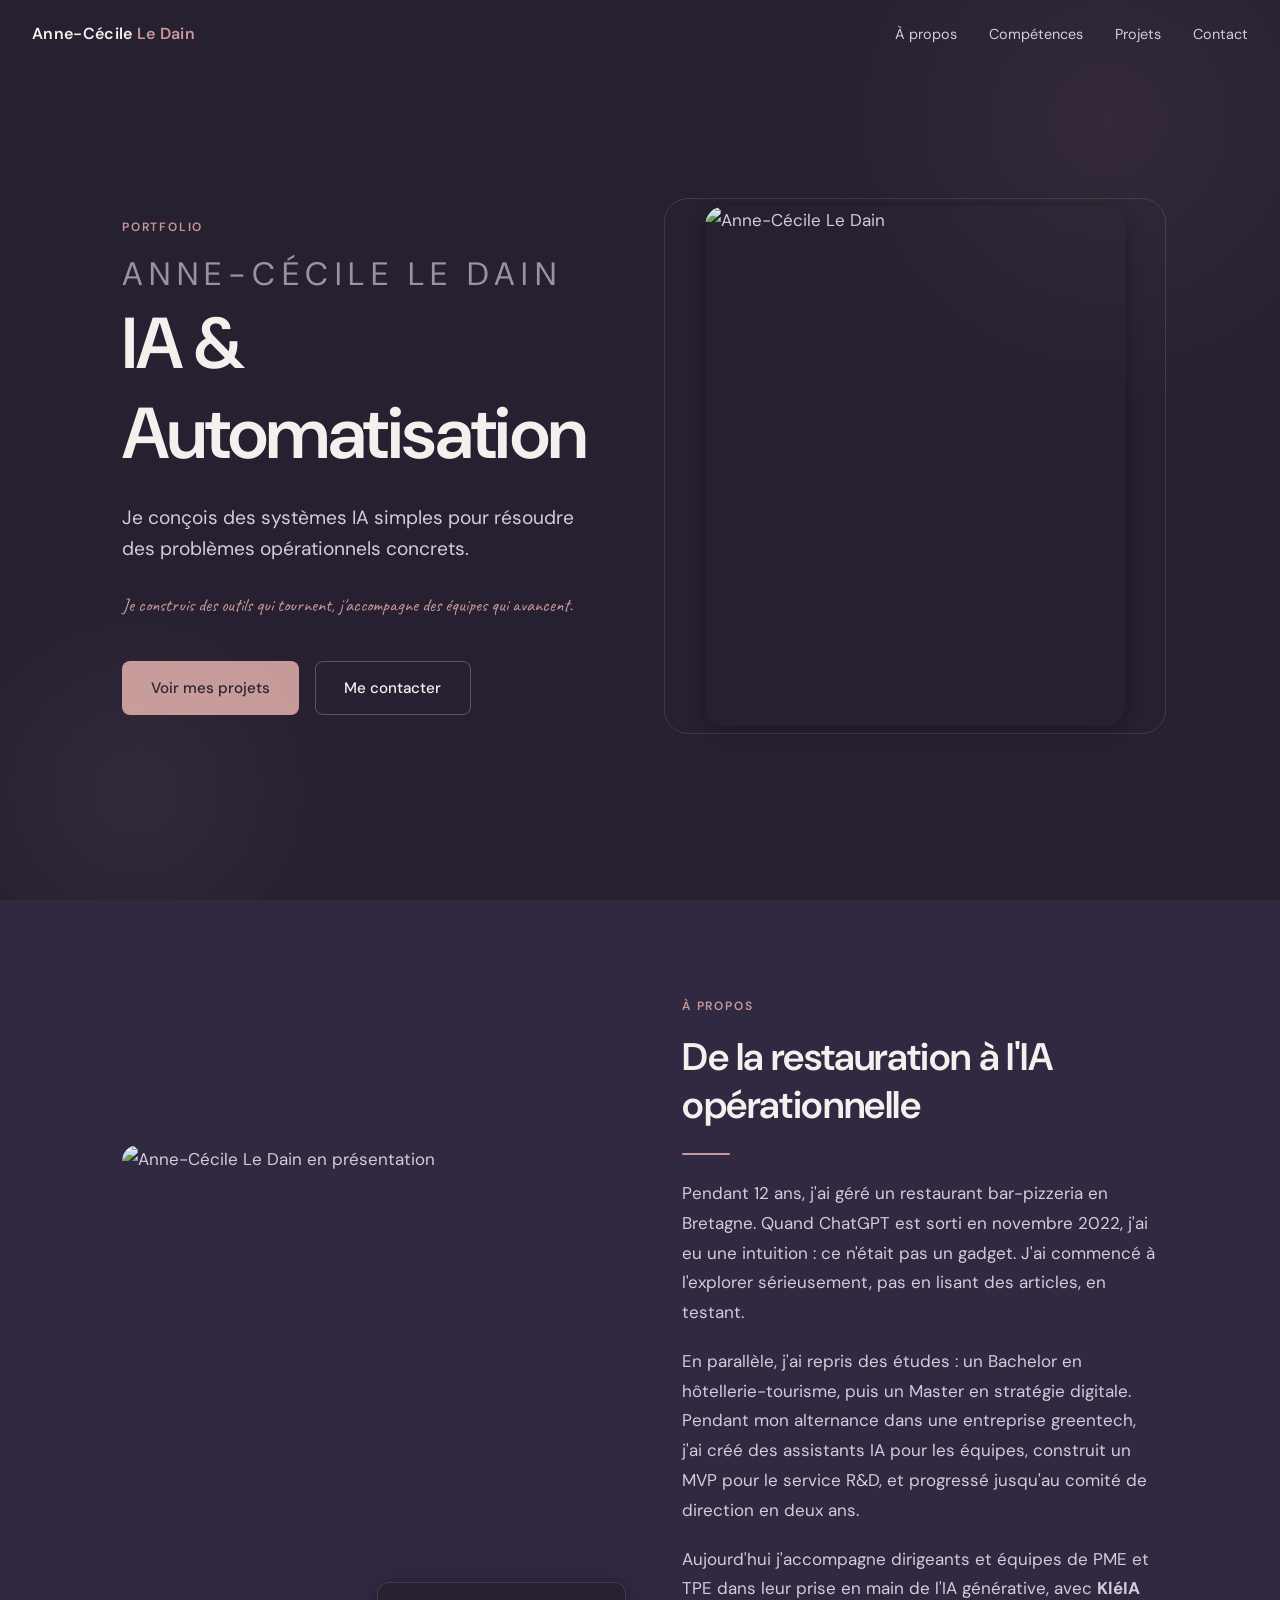
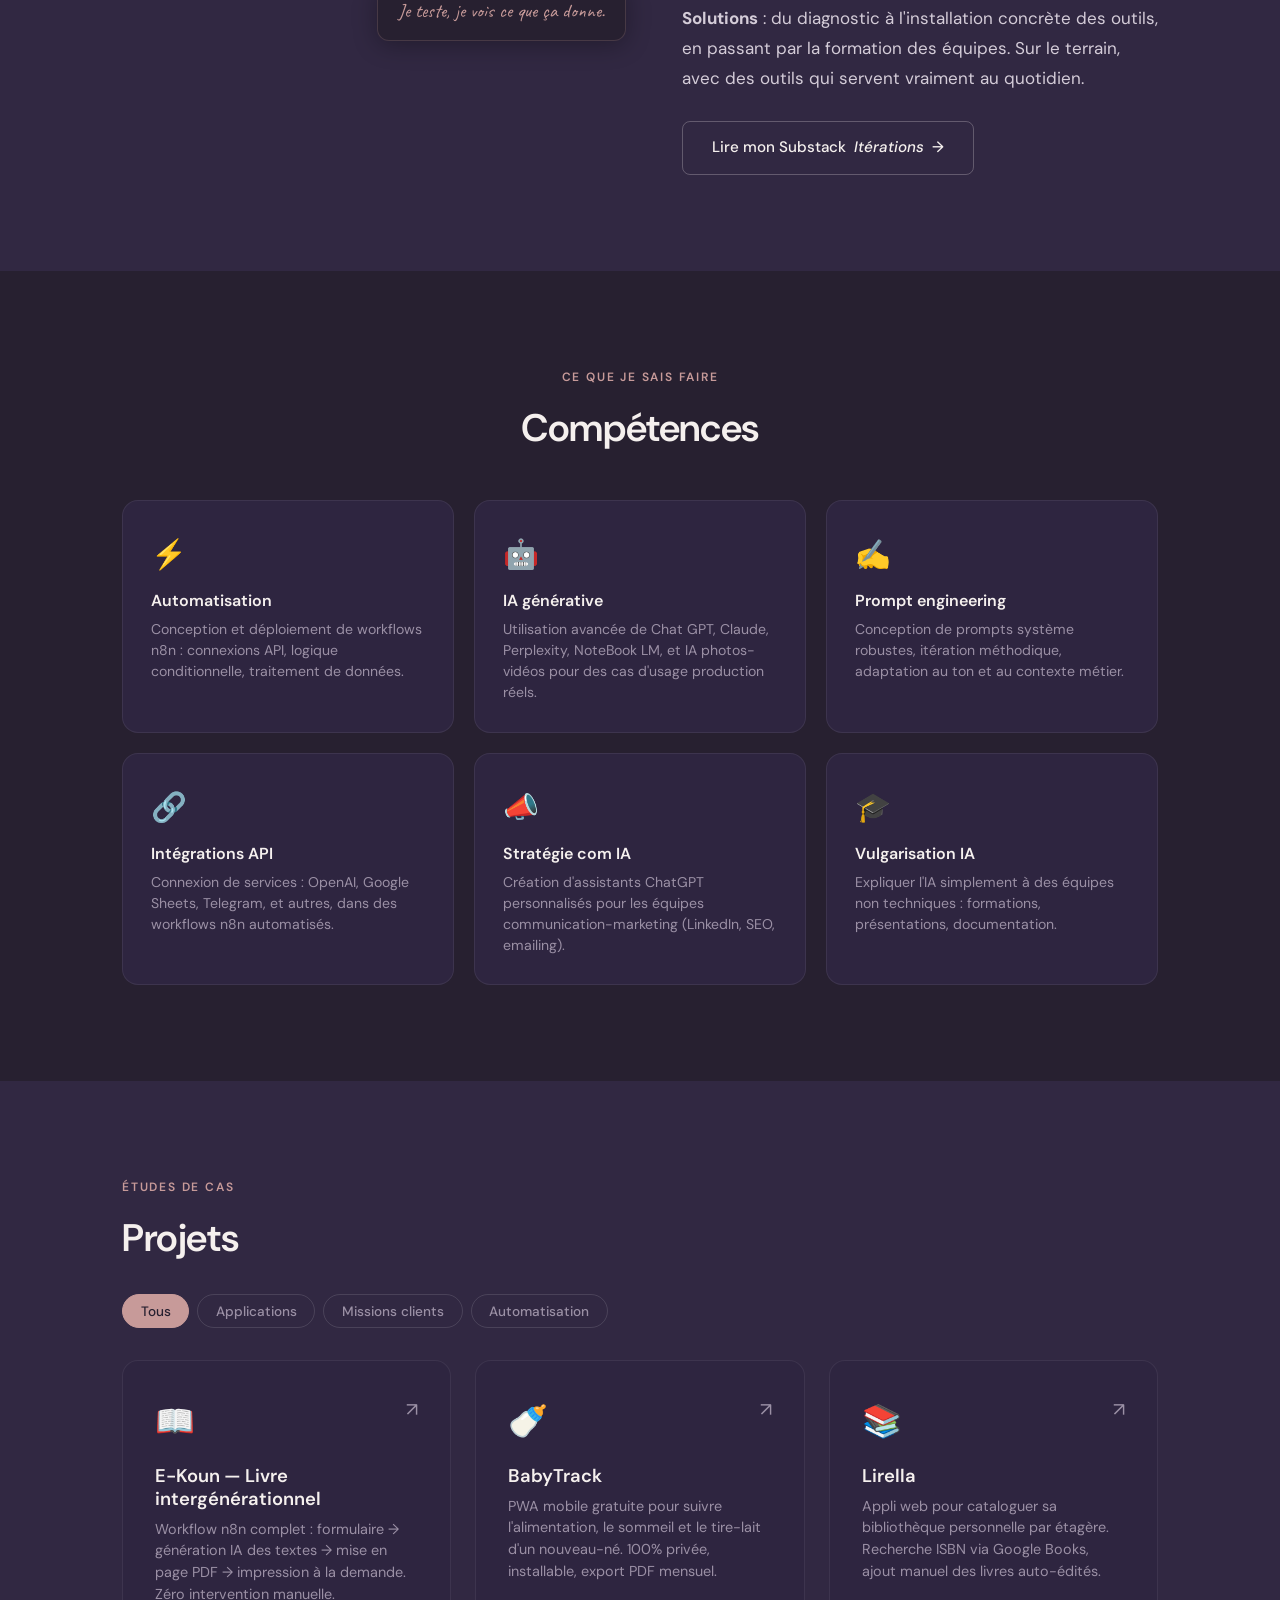
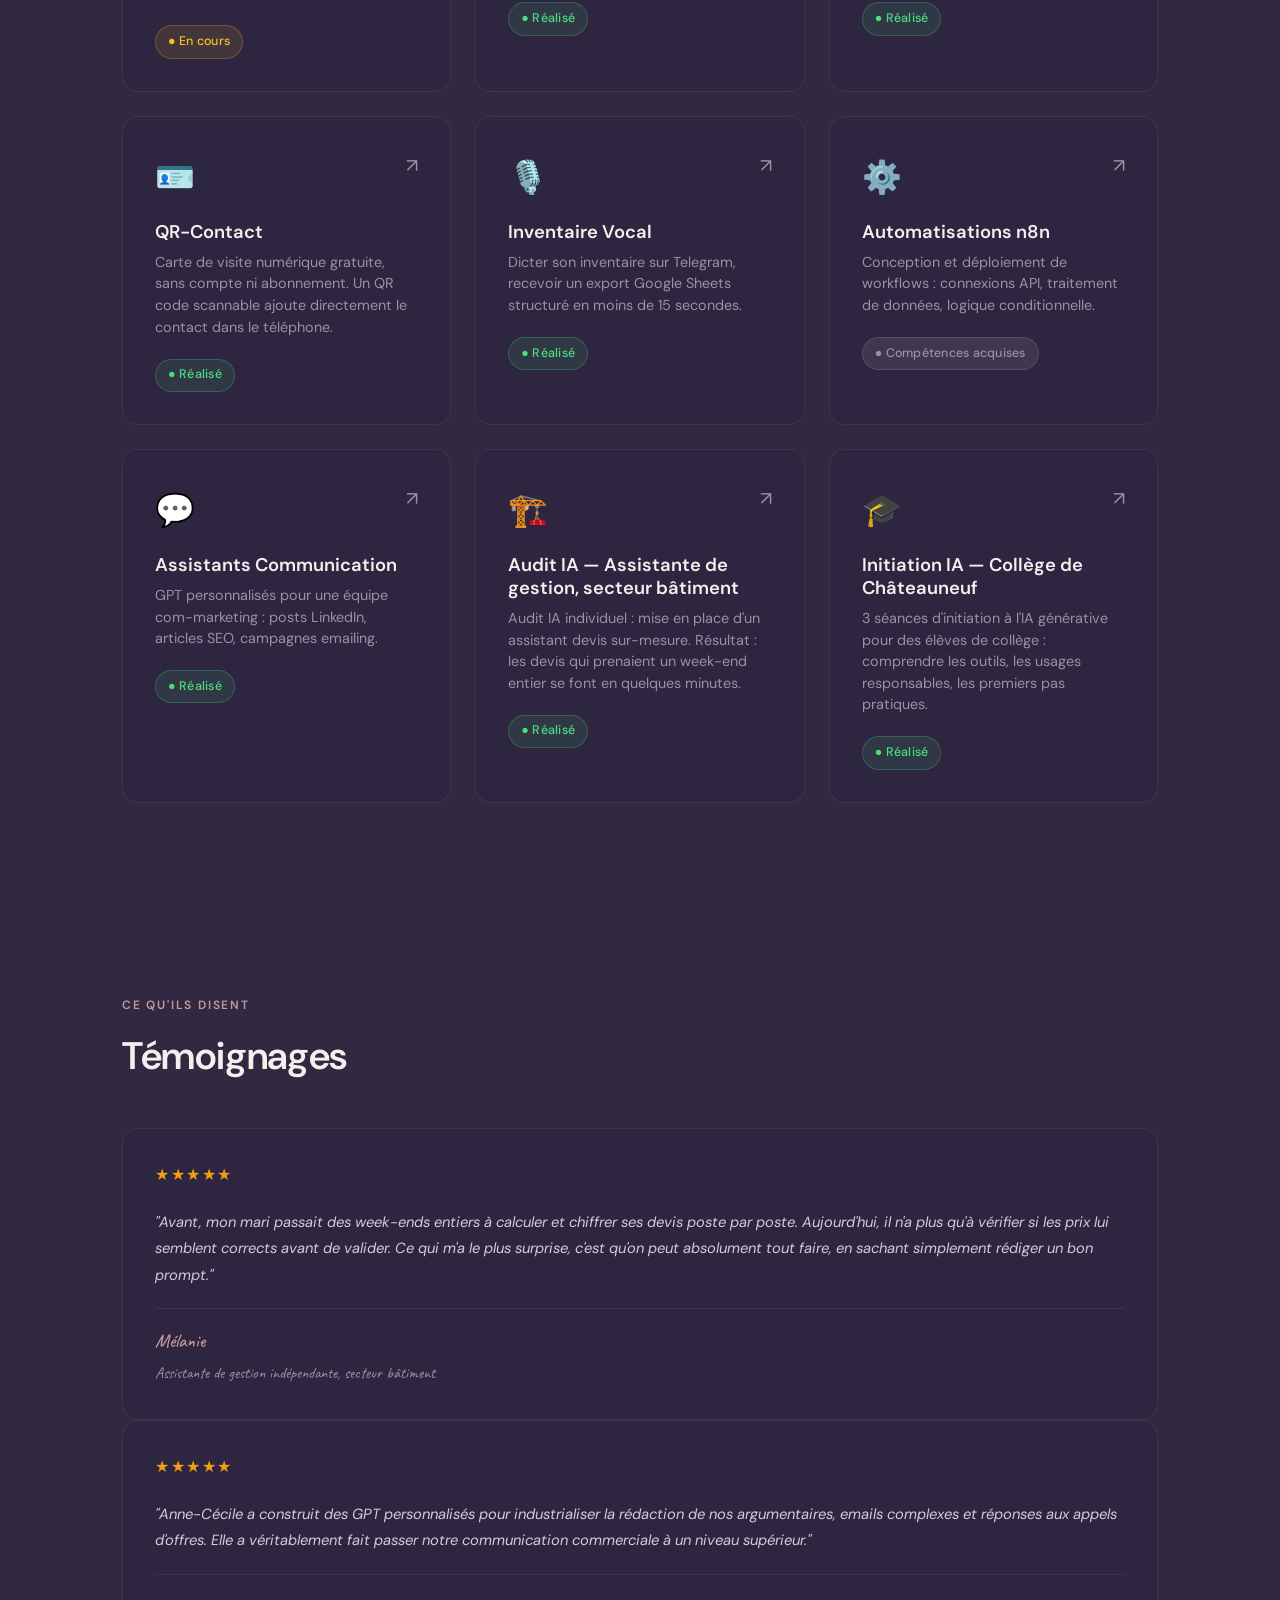
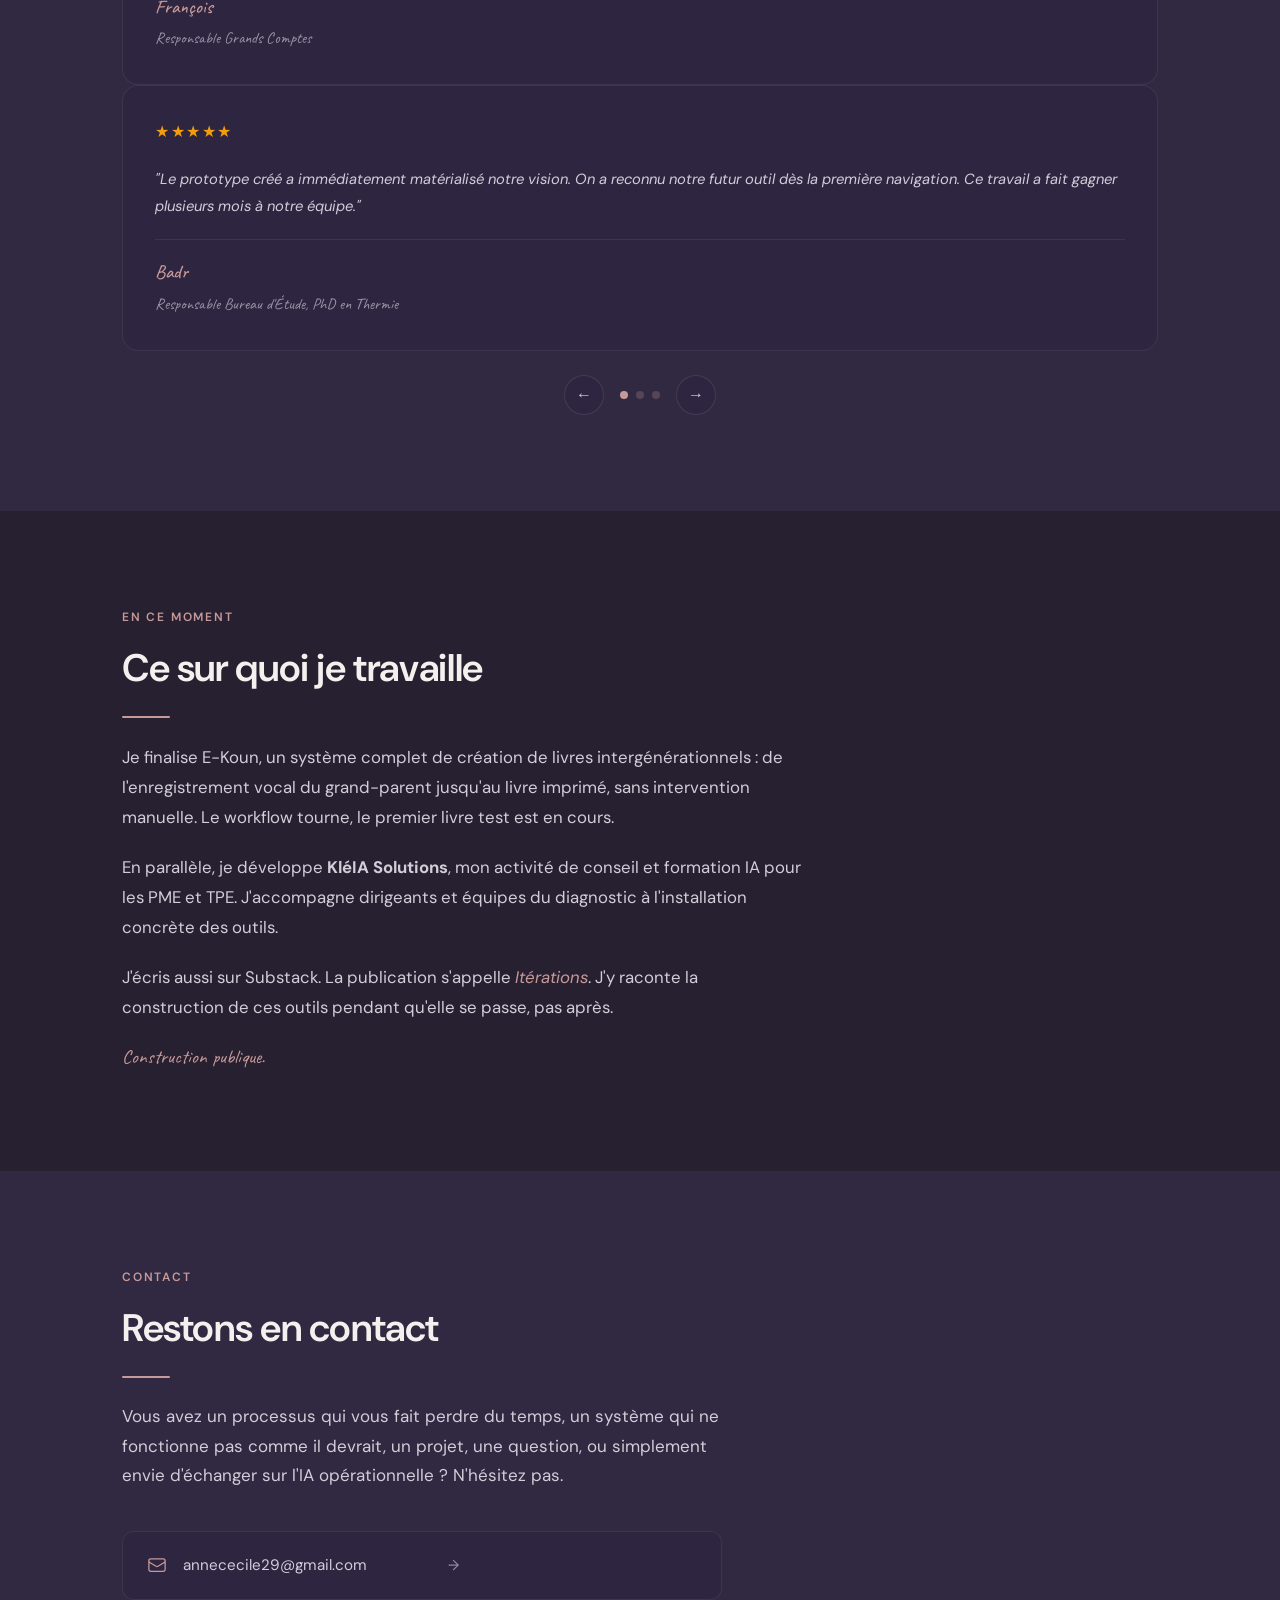
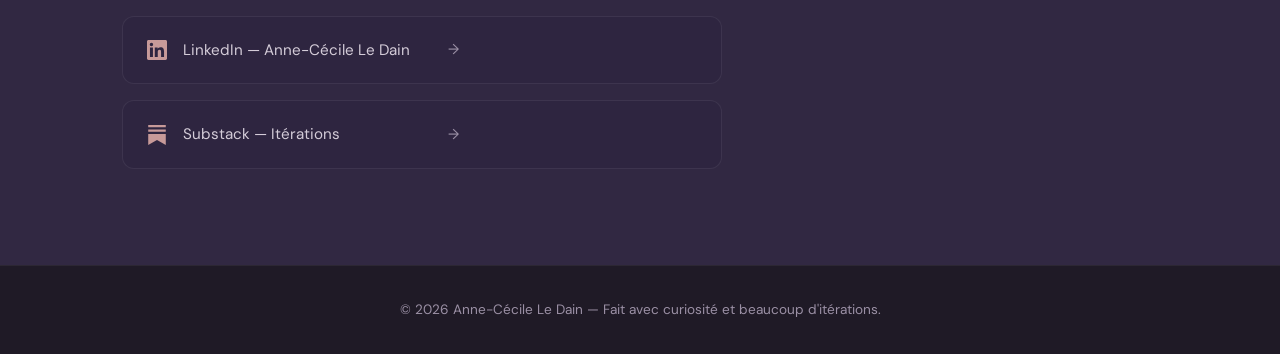
==== commit 520f8c96: "Ajout 5 pages projet, carrousel témoignages, liens, à propos KléIA Co-Authored-By: Claude Sonnet 4.6" ====
--- a/index.html
+++ b/index.html
@@ -102,7 +102,7 @@
             En parallèle, j'ai repris des études : un Bachelor en hôtellerie-tourisme, puis un Master en stratégie digitale. Pendant mon alternance dans une entreprise greentech, j'ai créé des assistants IA pour les équipes, construit un MVP pour le service R&D, et progressé jusqu'au comité de direction en deux ans.
           </p>
           <p>
-            Aujourd'hui je suis indépendante et je construis des outils IA qui résolvent de vrais problèmes opérationnels. Pas de la théorie, des systèmes qui tournent.
+            Aujourd'hui j'accompagne dirigeants et équipes de PME et TPE dans leur prise en main de l'IA générative, avec <strong>KléIA Solutions</strong> : du diagnostic à l'installation concrète des outils, en passant par la formation des équipes. Sur le terrain, avec des outils qui servent vraiment au quotidien.
           </p>
           <a href="https://annec266799.substack.com/" target="_blank" rel="noopener" class="btn btn-outline" style="margin-top: 0.5rem;">
             Lire mon Substack <em>Itérations</em> →
@@ -180,7 +180,7 @@
         </a>
 
         <!-- BabyTrack -->
-        <a href="https://baby-tracking.netlify.app" target="_blank" rel="noopener" class="projet-card" data-categorie="application">
+        <a href="projets/babytrack.html" class="projet-card" data-categorie="application">
           <div class="projet-card-header">
             <span class="projet-emoji">🍼</span>
             <span class="projet-fleche">↗</span>
@@ -191,17 +191,18 @@
         </a>
 
         <!-- Lirella -->
-        <div class="projet-card" data-categorie="application">
+        <a href="projets/lirella.html" class="projet-card" data-categorie="application">
           <div class="projet-card-header">
             <span class="projet-emoji">📚</span>
+            <span class="projet-fleche">↗</span>
           </div>
           <h3>Lirella</h3>
           <p>Appli web pour cataloguer sa bibliothèque personnelle par étagère. Recherche ISBN via Google Books, ajout manuel des livres auto-édités.</p>
           <span class="tag-statut tag-realise">● Réalisé</span>
-        </div>
+        </a>
 
         <!-- QR-Contact -->
-        <a href="https://annece29-netizen.github.io/qr-contact/" target="_blank" rel="noopener" class="projet-card" data-categorie="application">
+        <a href="projets/qr-contact.html" class="projet-card" data-categorie="application">
           <div class="projet-card-header">
             <span class="projet-emoji">🪪</span>
             <span class="projet-fleche">↗</span>
@@ -245,24 +246,26 @@
         </a>
 
         <!-- Mélanie Cornec -->
-        <div class="projet-card" data-categorie="mission">
+        <a href="projets/audit-assistante-gestion.html" class="projet-card" data-categorie="mission">
           <div class="projet-card-header">
             <span class="projet-emoji">🏗️</span>
+            <span class="projet-fleche">↗</span>
           </div>
           <h3>Audit IA — Assistante de gestion, secteur bâtiment</h3>
           <p>Audit IA individuel : mise en place d'un assistant devis sur-mesure. Résultat : les devis qui prenaient un week-end entier se font en quelques minutes.</p>
           <span class="tag-statut tag-realise">● Réalisé</span>
-        </div>
+        </a>
 
         <!-- Collège de Châteauneuf -->
-        <div class="projet-card" data-categorie="mission">
+        <a href="projets/college-chateauneuf.html" class="projet-card" data-categorie="mission">
           <div class="projet-card-header">
             <span class="projet-emoji">🎓</span>
+            <span class="projet-fleche">↗</span>
           </div>
           <h3>Initiation IA — Collège de Châteauneuf</h3>
           <p>3 séances d'initiation à l'IA générative pour des élèves de collège : comprendre les outils, les usages responsables, les premiers pas pratiques.</p>
           <span class="tag-statut tag-realise">● Réalisé</span>
-        </div>
+        </a>
 
       </div>
     </div>
@@ -273,50 +276,57 @@
     <div class="container">
       <span class="section-label">Ce qu'ils disent</span>
       <h2 id="avis-titre">Témoignages</h2>
-      <div class="avis-grid">
-
-        <div class="avis-card">
-          <div class="avis-etoiles" aria-label="5 étoiles">★★★★★</div>
-          <blockquote>
-            "Avant, mon mari passait des week-ends entiers à calculer et chiffrer ses devis poste par poste. Aujourd'hui, il n'a plus qu'à vérifier si les prix lui semblent corrects avant de valider. Ce qui m'a le plus surprise, c'est qu'on peut absolument tout faire, en sachant simplement rédiger un bon prompt."
-          </blockquote>
-          <div class="avis-auteur">
-            <div class="avis-avatar">M</div>
-            <div>
-              <strong>Mélanie</strong>
-              <span>Assistante de gestion indépendante, secteur bâtiment</span>
+      <div class="carrousel-wrap">
+        <div class="carrousel-track" id="carrousel-track">
+
+          <div class="avis-card carrousel-slide">
+            <div class="avis-etoiles" aria-label="5 étoiles">★★★★★</div>
+            <blockquote>
+              "Avant, mon mari passait des week-ends entiers à calculer et chiffrer ses devis poste par poste. Aujourd'hui, il n'a plus qu'à vérifier si les prix lui semblent corrects avant de valider. Ce qui m'a le plus surprise, c'est qu'on peut absolument tout faire, en sachant simplement rédiger un bon prompt."
+            </blockquote>
+            <div class="avis-auteur">
+              <div class="avis-avatar">M</div>
+              <div>
+                <strong>Mélanie</strong>
+                <span>Assistante de gestion indépendante, secteur bâtiment</span>
+              </div>
             </div>
           </div>
-        </div>
-
-        <div class="avis-card">
-          <div class="avis-etoiles" aria-label="5 étoiles">★★★★★</div>
-          <blockquote>
-            "Anne-Cécile a construit des GPT personnalisés pour industrialiser la rédaction de nos argumentaires, emails complexes et réponses aux appels d'offres. Elle a véritablement fait passer notre communication commerciale à un niveau supérieur."
-          </blockquote>
-          <div class="avis-auteur">
-            <div class="avis-avatar">F</div>
-            <div>
-              <strong>François</strong>
-              <span>Responsable Grands Comptes</span>
+
+          <div class="avis-card carrousel-slide">
+            <div class="avis-etoiles" aria-label="5 étoiles">★★★★★</div>
+            <blockquote>
+              "Anne-Cécile a construit des GPT personnalisés pour industrialiser la rédaction de nos argumentaires, emails complexes et réponses aux appels d'offres. Elle a véritablement fait passer notre communication commerciale à un niveau supérieur."
+            </blockquote>
+            <div class="avis-auteur">
+              <div class="avis-avatar">F</div>
+              <div>
+                <strong>François</strong>
+                <span>Responsable Grands Comptes</span>
+              </div>
             </div>
           </div>
-        </div>
-
-        <div class="avis-card">
-          <div class="avis-etoiles" aria-label="5 étoiles">★★★★★</div>
-          <blockquote>
-            "Le prototype créé a immédiatement matérialisé notre vision. On a reconnu notre futur outil dès la première navigation. Ce travail a fait gagner plusieurs mois à notre équipe."
-          </blockquote>
-          <div class="avis-auteur">
-            <div class="avis-avatar">B</div>
-            <div>
-              <strong>Badr</strong>
-              <span>Responsable Bureau d'Étude, PhD en Thermie</span>
+
+          <div class="avis-card carrousel-slide">
+            <div class="avis-etoiles" aria-label="5 étoiles">★★★★★</div>
+            <blockquote>
+              "Le prototype créé a immédiatement matérialisé notre vision. On a reconnu notre futur outil dès la première navigation. Ce travail a fait gagner plusieurs mois à notre équipe."
+            </blockquote>
+            <div class="avis-auteur">
+              <div class="avis-avatar">B</div>
+              <div>
+                <strong>Badr</strong>
+                <span>Responsable Bureau d'Étude, PhD en Thermie</span>
+              </div>
             </div>
           </div>
-        </div>
-
+
+        </div>
+        <div class="carrousel-nav">
+          <button class="carrousel-btn" id="carrousel-prev" aria-label="Témoignage précédent">←</button>
+          <div class="carrousel-dots" id="carrousel-dots"></div>
+          <button class="carrousel-btn" id="carrousel-next" aria-label="Témoignage suivant">→</button>
+        </div>
       </div>
     </div>
   </section>
@@ -390,6 +400,39 @@
 
   <script src="script.js"></script>
   <script>
+    // Carrousel témoignages
+    const track = document.getElementById('carrousel-track');
+    const slides = track ? track.querySelectorAll('.carrousel-slide') : [];
+    const dotsWrap = document.getElementById('carrousel-dots');
+    let current = 0;
+    let autoTimer;
+
+    function goTo(n) {
+      slides[current].classList.remove('active');
+      dots[current].classList.remove('active');
+      current = (n + slides.length) % slides.length;
+      slides[current].classList.add('active');
+      dots[current].classList.add('active');
+    }
+
+    const dots = [];
+    slides.forEach((_, i) => {
+      const d = document.createElement('button');
+      d.className = 'carrousel-dot' + (i === 0 ? ' active' : '');
+      d.setAttribute('aria-label', 'Témoignage ' + (i + 1));
+      d.addEventListener('click', () => { goTo(i); resetTimer(); });
+      dotsWrap.appendChild(d);
+      dots.push(d);
+    });
+    if (slides.length) slides[0].classList.add('active');
+
+    document.getElementById('carrousel-prev').addEventListener('click', () => { goTo(current - 1); resetTimer(); });
+    document.getElementById('carrousel-next').addEventListener('click', () => { goTo(current + 1); resetTimer(); });
+
+    function startTimer() { autoTimer = setInterval(() => goTo(current + 1), 5000); }
+    function resetTimer() { clearInterval(autoTimer); startTimer(); }
+    startTimer();
+
     // Filtres projets
     const filtresBtns = document.querySelectorAll('.filtre-btn');
     const cartes = document.querySelectorAll('.projet-card');
--- a/style.css
+++ b/style.css
@@ -869,6 +869,79 @@
   margin-top: 3rem;
 }
 
+/* --- CARROUSEL TÉMOIGNAGES --- */
+.carrousel-wrap {
+  margin-top: 3rem;
+  position: relative;
+}
+
+.carrousel-track {
+  position: relative;
+  min-height: 260px;
+}
+
+.carrousel-slide {
+  display: none;
+  animation: fadeIn 0.4s ease;
+}
+
+.carrousel-slide.active {
+  display: flex;
+}
+
+@keyframes fadeIn {
+  from { opacity: 0; transform: translateY(8px); }
+  to   { opacity: 1; transform: translateY(0); }
+}
+
+.carrousel-nav {
+  display: flex;
+  align-items: center;
+  justify-content: center;
+  gap: 1rem;
+  margin-top: 1.5rem;
+}
+
+.carrousel-btn {
+  background: var(--fond-card);
+  border: 1px solid rgba(255,255,255,0.1);
+  color: var(--texte);
+  width: 40px;
+  height: 40px;
+  border-radius: 50%;
+  font-size: 1rem;
+  cursor: pointer;
+  transition: all var(--transition);
+  display: flex;
+  align-items: center;
+  justify-content: center;
+}
+
+.carrousel-btn:hover {
+  border-color: var(--rose);
+  color: var(--rose);
+}
+
+.carrousel-dots {
+  display: flex;
+  gap: 0.5rem;
+}
+
+.carrousel-dot {
+  width: 8px;
+  height: 8px;
+  border-radius: 50%;
+  border: none;
+  background: rgba(199, 154, 153, 0.25);
+  cursor: pointer;
+  transition: background var(--transition);
+  padding: 0;
+}
+
+.carrousel-dot.active {
+  background: var(--rose);
+}
+
 .avis-card {
   background: var(--fond-card);
   border: 1px solid rgba(255,255,255,0.07);
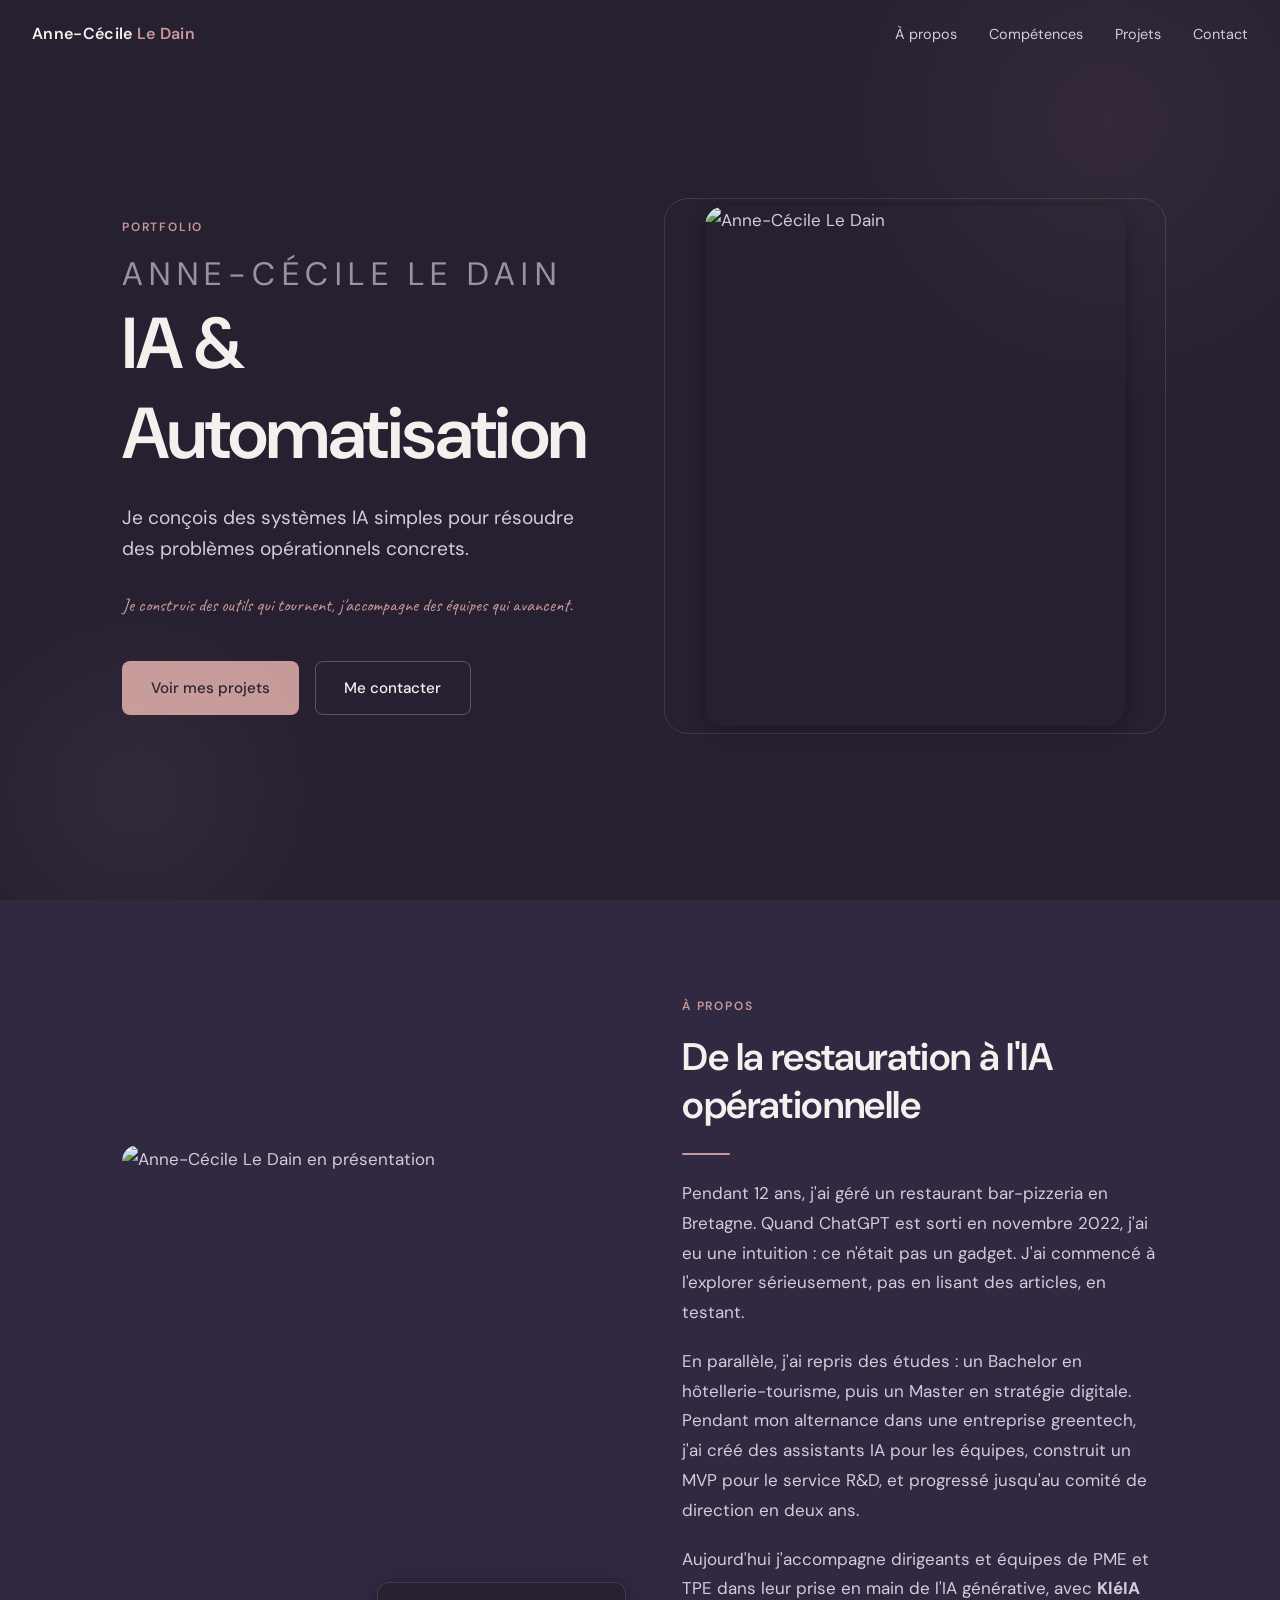
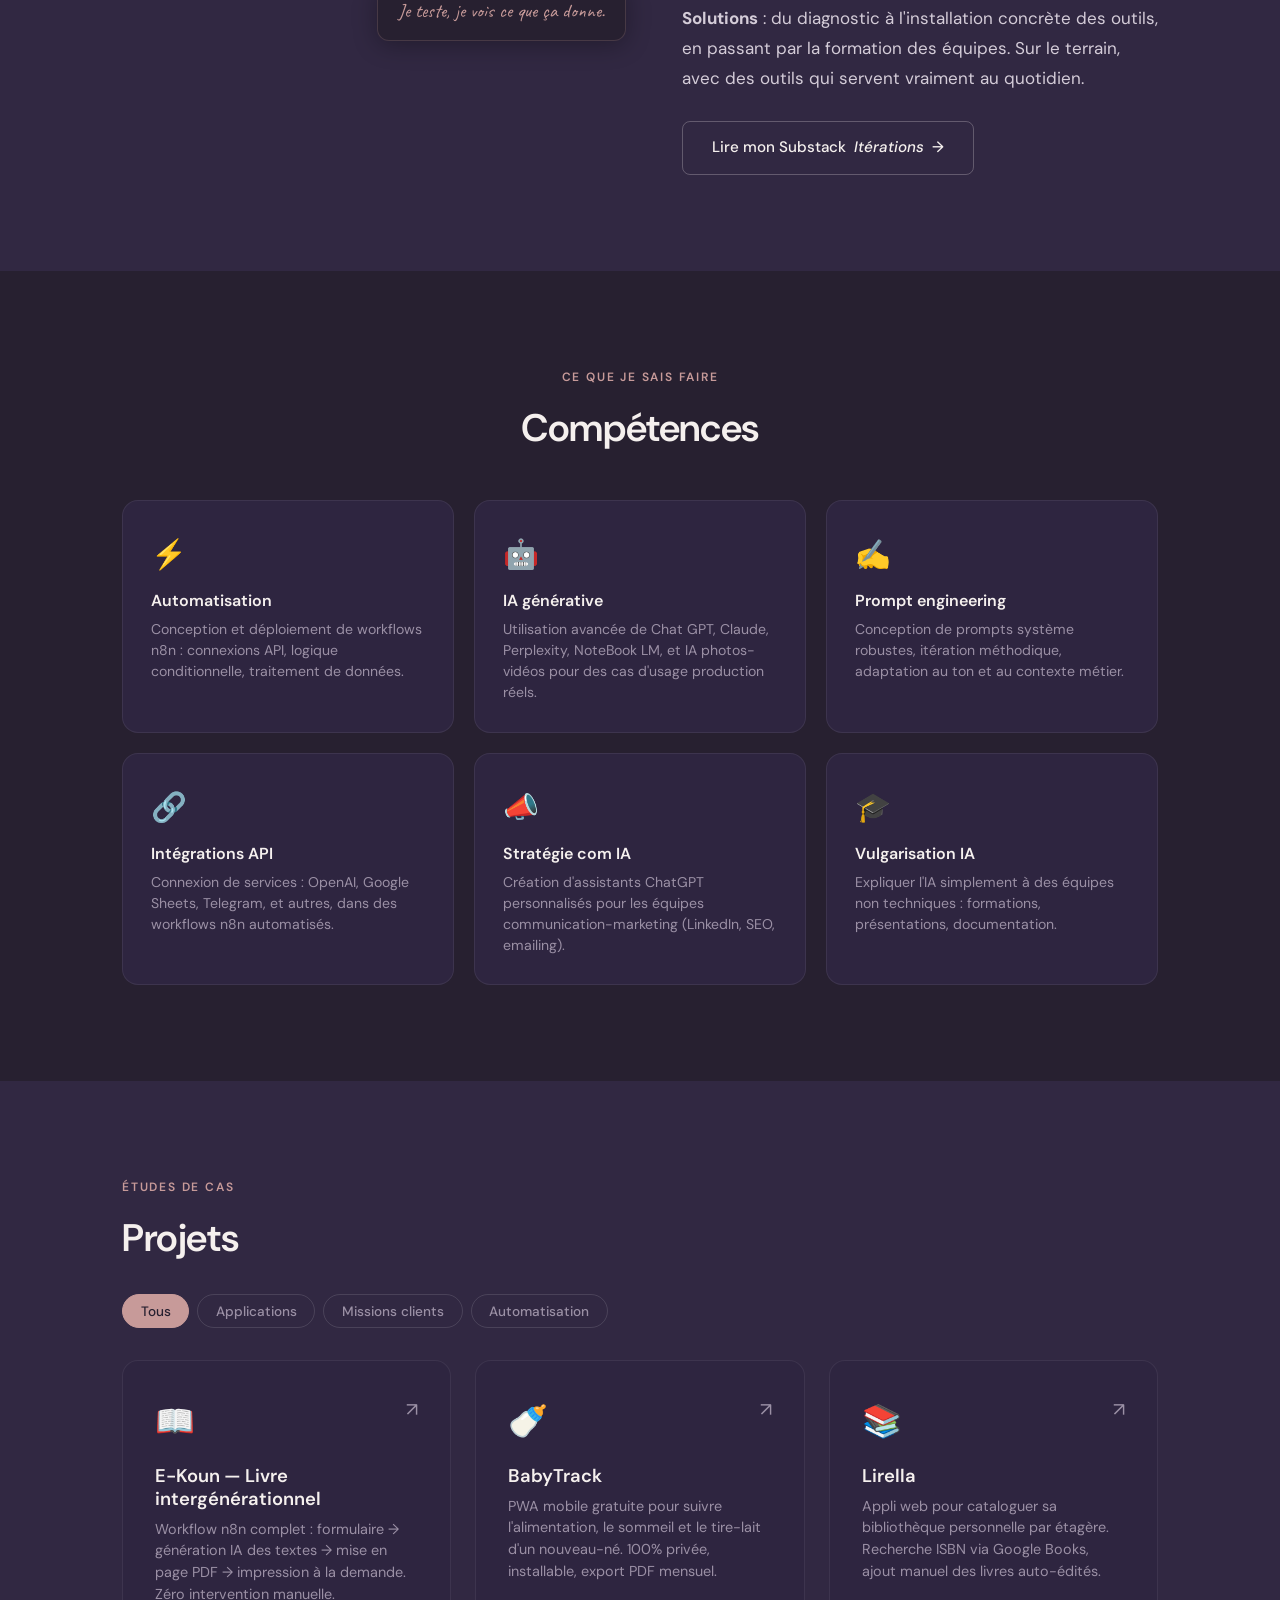
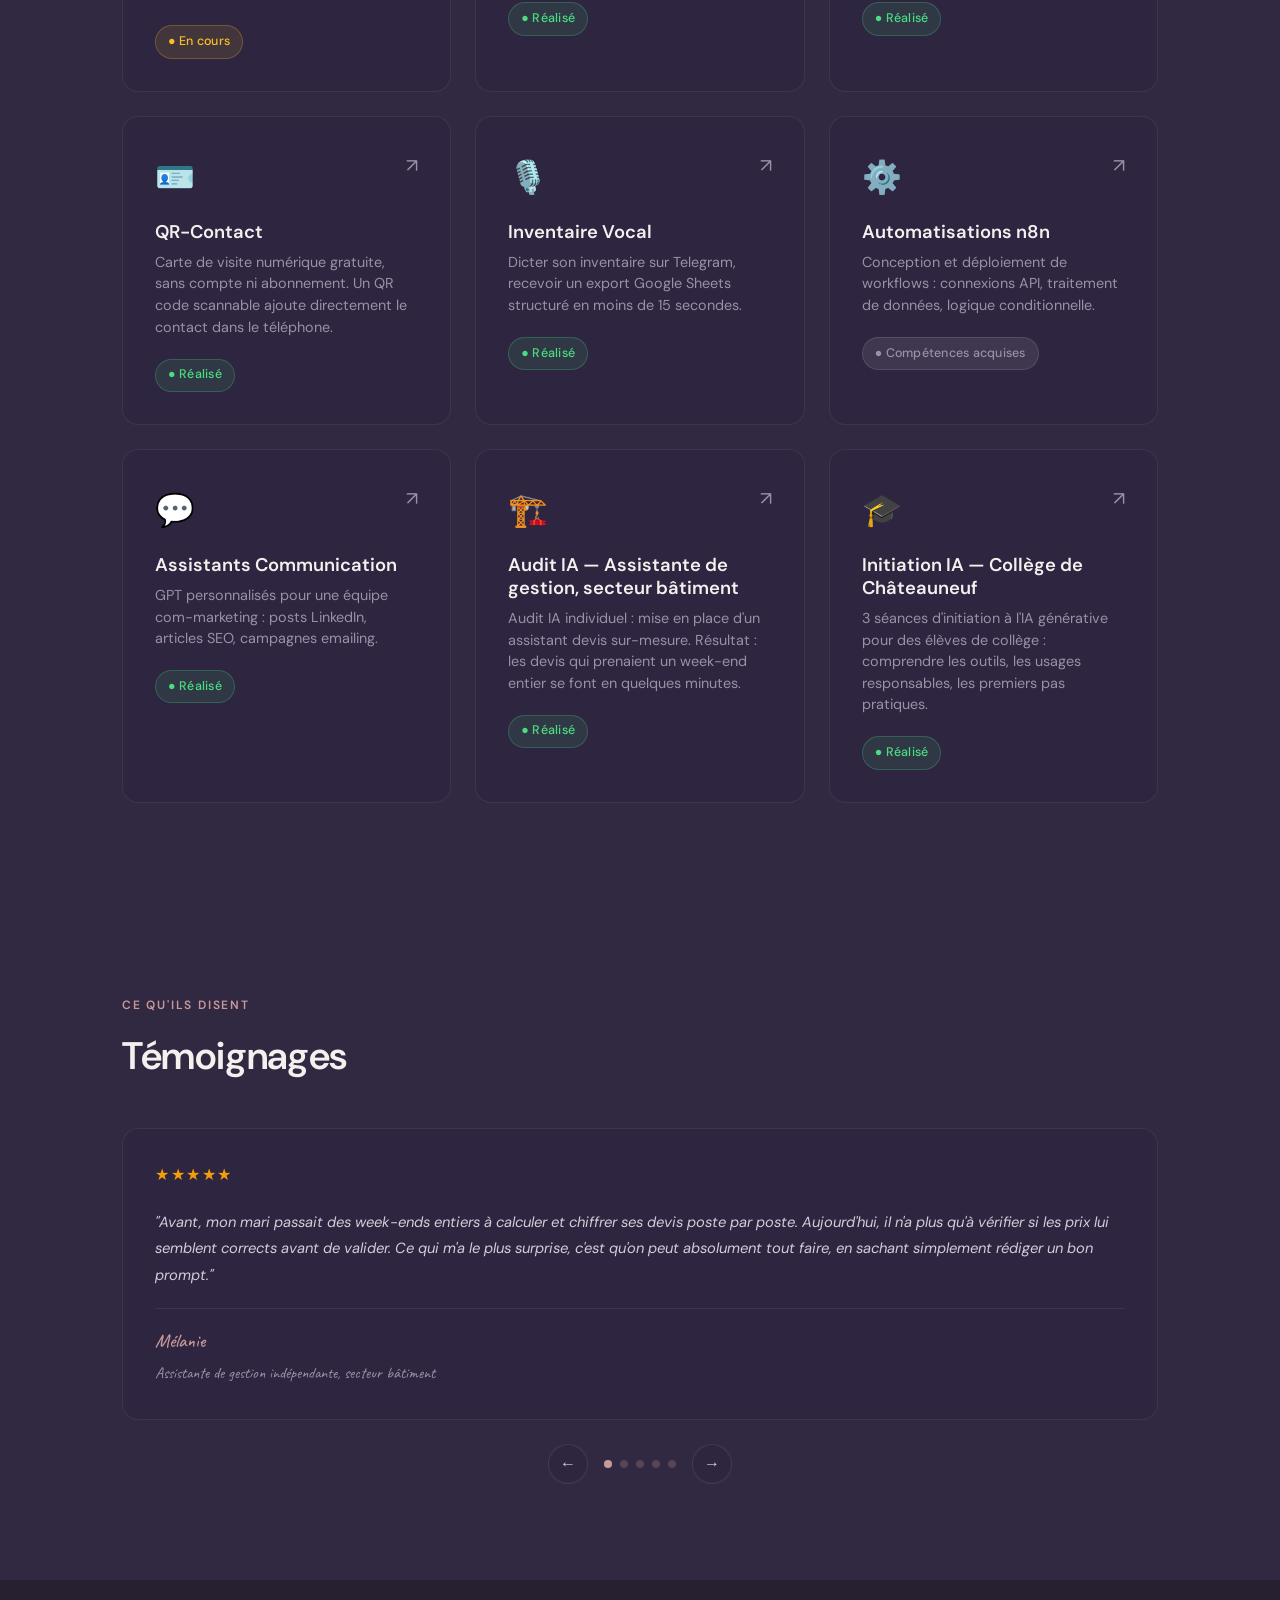
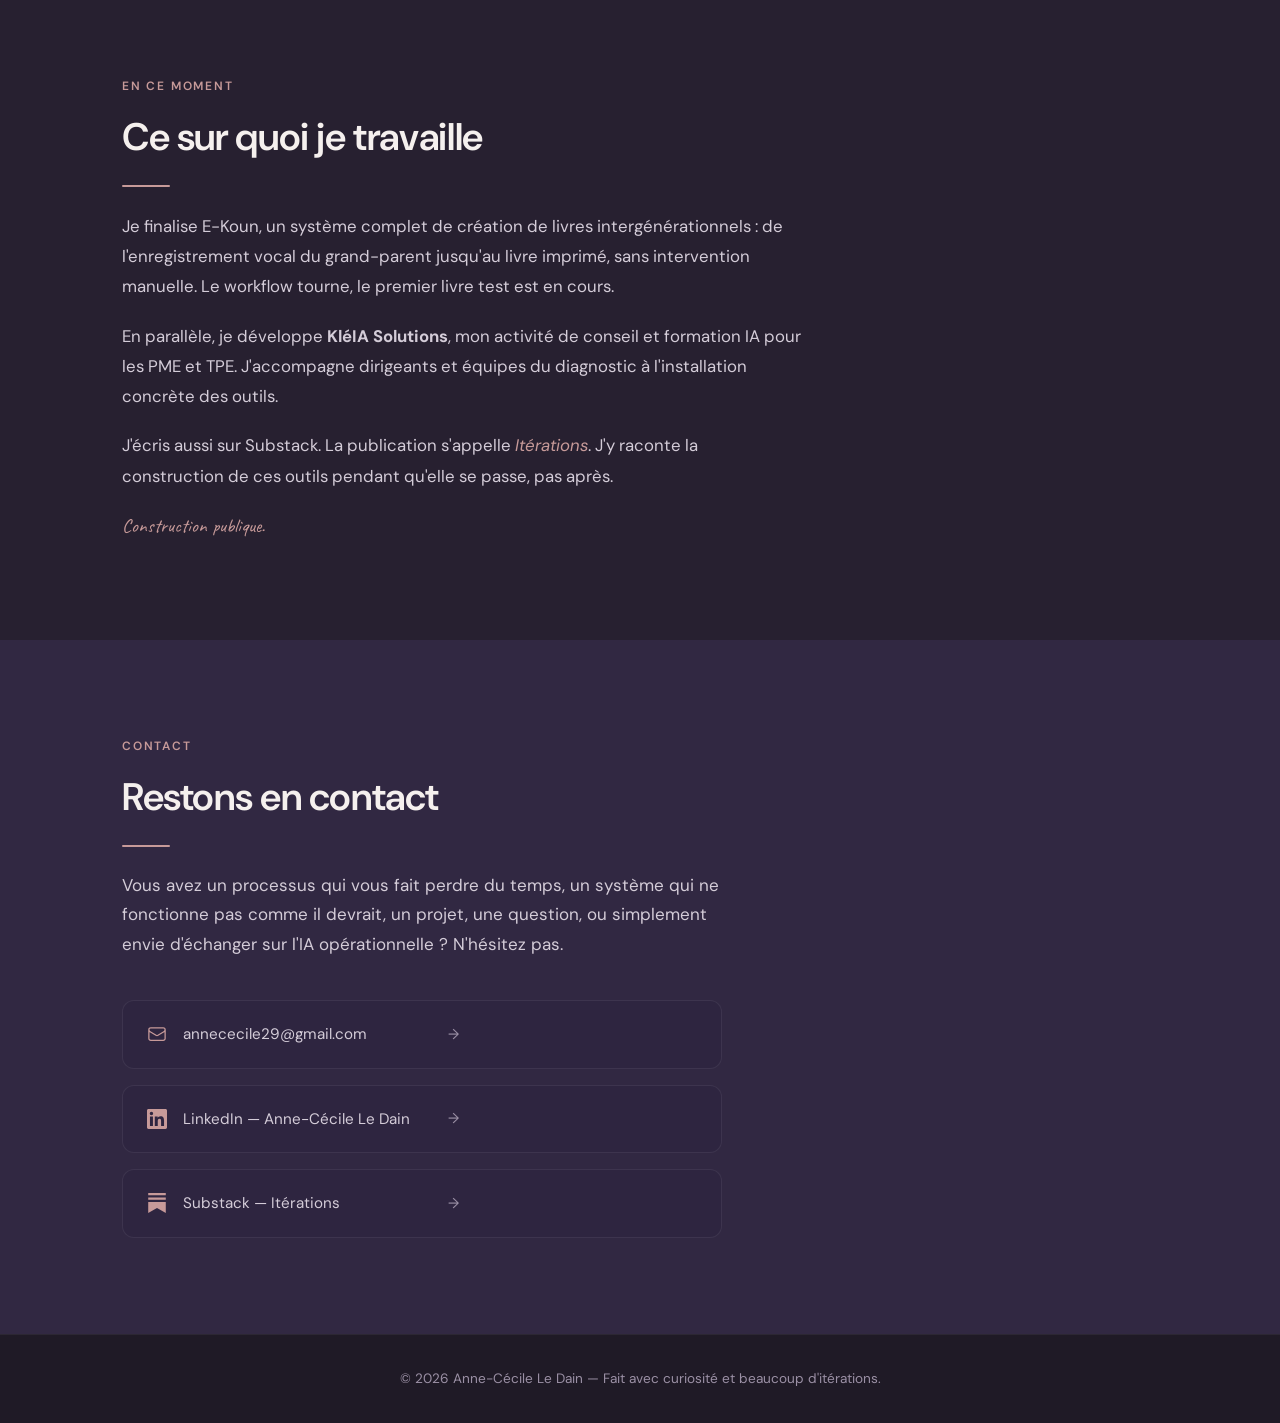
==== commit def1affb: "Carrousel : ajout témoignages Léa et équipe enseignante collège (5 slides total)" ====
--- a/index.html
+++ b/index.html
@@ -321,6 +321,34 @@
             </div>
           </div>
 
+          <div class="avis-card carrousel-slide">
+            <div class="avis-etoiles" aria-label="5 étoiles">★★★★★</div>
+            <blockquote>
+              "Elle a entraîné les outils sur nos documents internes, notre vocabulaire, notre manière de formuler et notre ton éditorial. Le rendu est tellement fluide que personne ne peut imaginer que l'IA est derrière. Aujourd'hui, je gagne plusieurs heures par semaine et je peux enfin me concentrer sur les missions stratégiques de mon poste."
+            </blockquote>
+            <div class="avis-auteur">
+              <div class="avis-avatar">L</div>
+              <div>
+                <strong>Léa</strong>
+                <span>Chargée de communication</span>
+              </div>
+            </div>
+          </div>
+
+          <div class="avis-card carrousel-slide">
+            <div class="avis-etoiles" aria-label="5 étoiles">★★★★★</div>
+            <blockquote>
+              "La formation a permis aux collégiens de découvrir l'IA de façon accessible et ludique, avec des situations concrètes adaptées à leur niveau. Les élèves ont pu réutiliser immédiatement les compétences apprises. Nous recommandons vivement cette intervention à tout établissement souhaitant aborder ce sujet avec ses élèves."
+            </blockquote>
+            <div class="avis-auteur">
+              <div class="avis-avatar">E</div>
+              <div>
+                <strong>Équipe enseignante</strong>
+                <span>Collège de Châteauneuf-du-Faou, Bretagne</span>
+              </div>
+            </div>
+          </div>
+
         </div>
         <div class="carrousel-nav">
           <button class="carrousel-btn" id="carrousel-prev" aria-label="Témoignage précédent">←</button>
--- a/style.css
+++ b/style.css
@@ -881,12 +881,12 @@
 }
 
 .carrousel-slide {
-  display: none;
+  display: none !important;
   animation: fadeIn 0.4s ease;
 }
 
 .carrousel-slide.active {
-  display: flex;
+  display: flex !important;
 }
 
 @keyframes fadeIn {
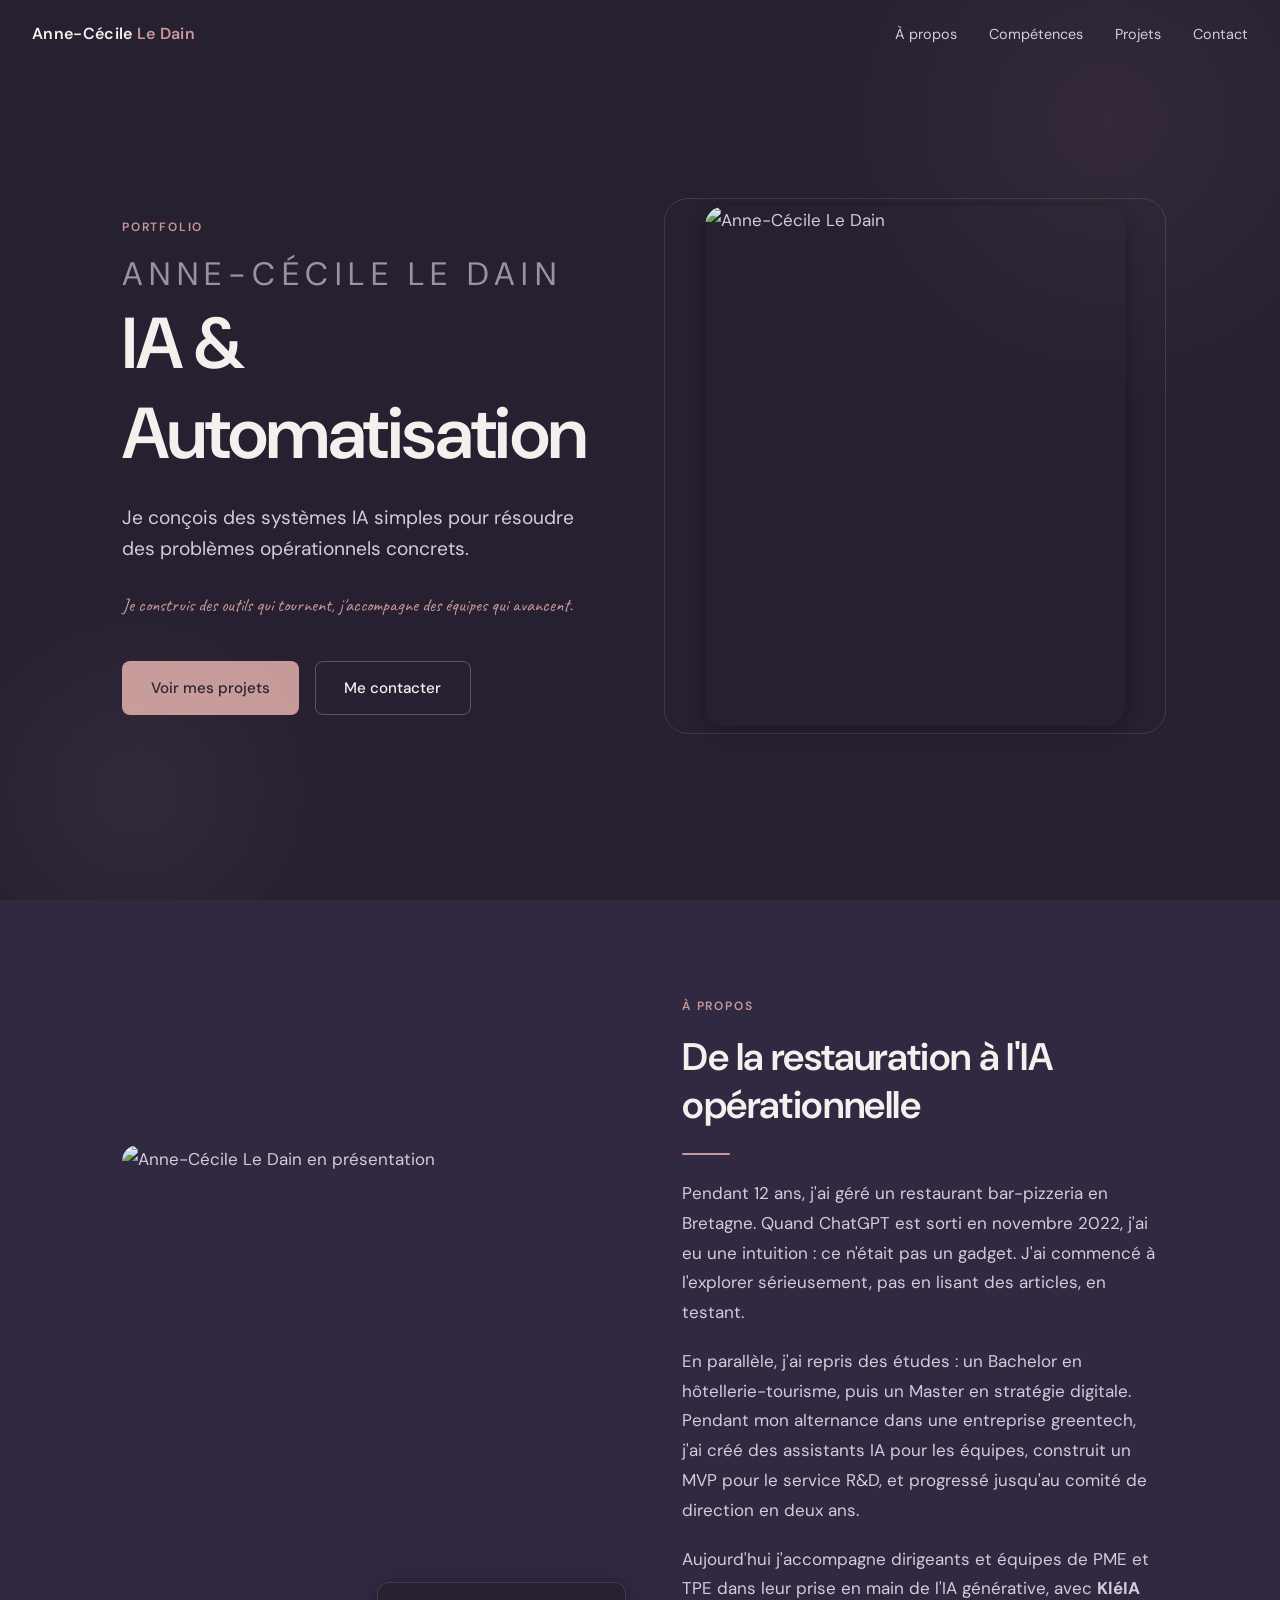
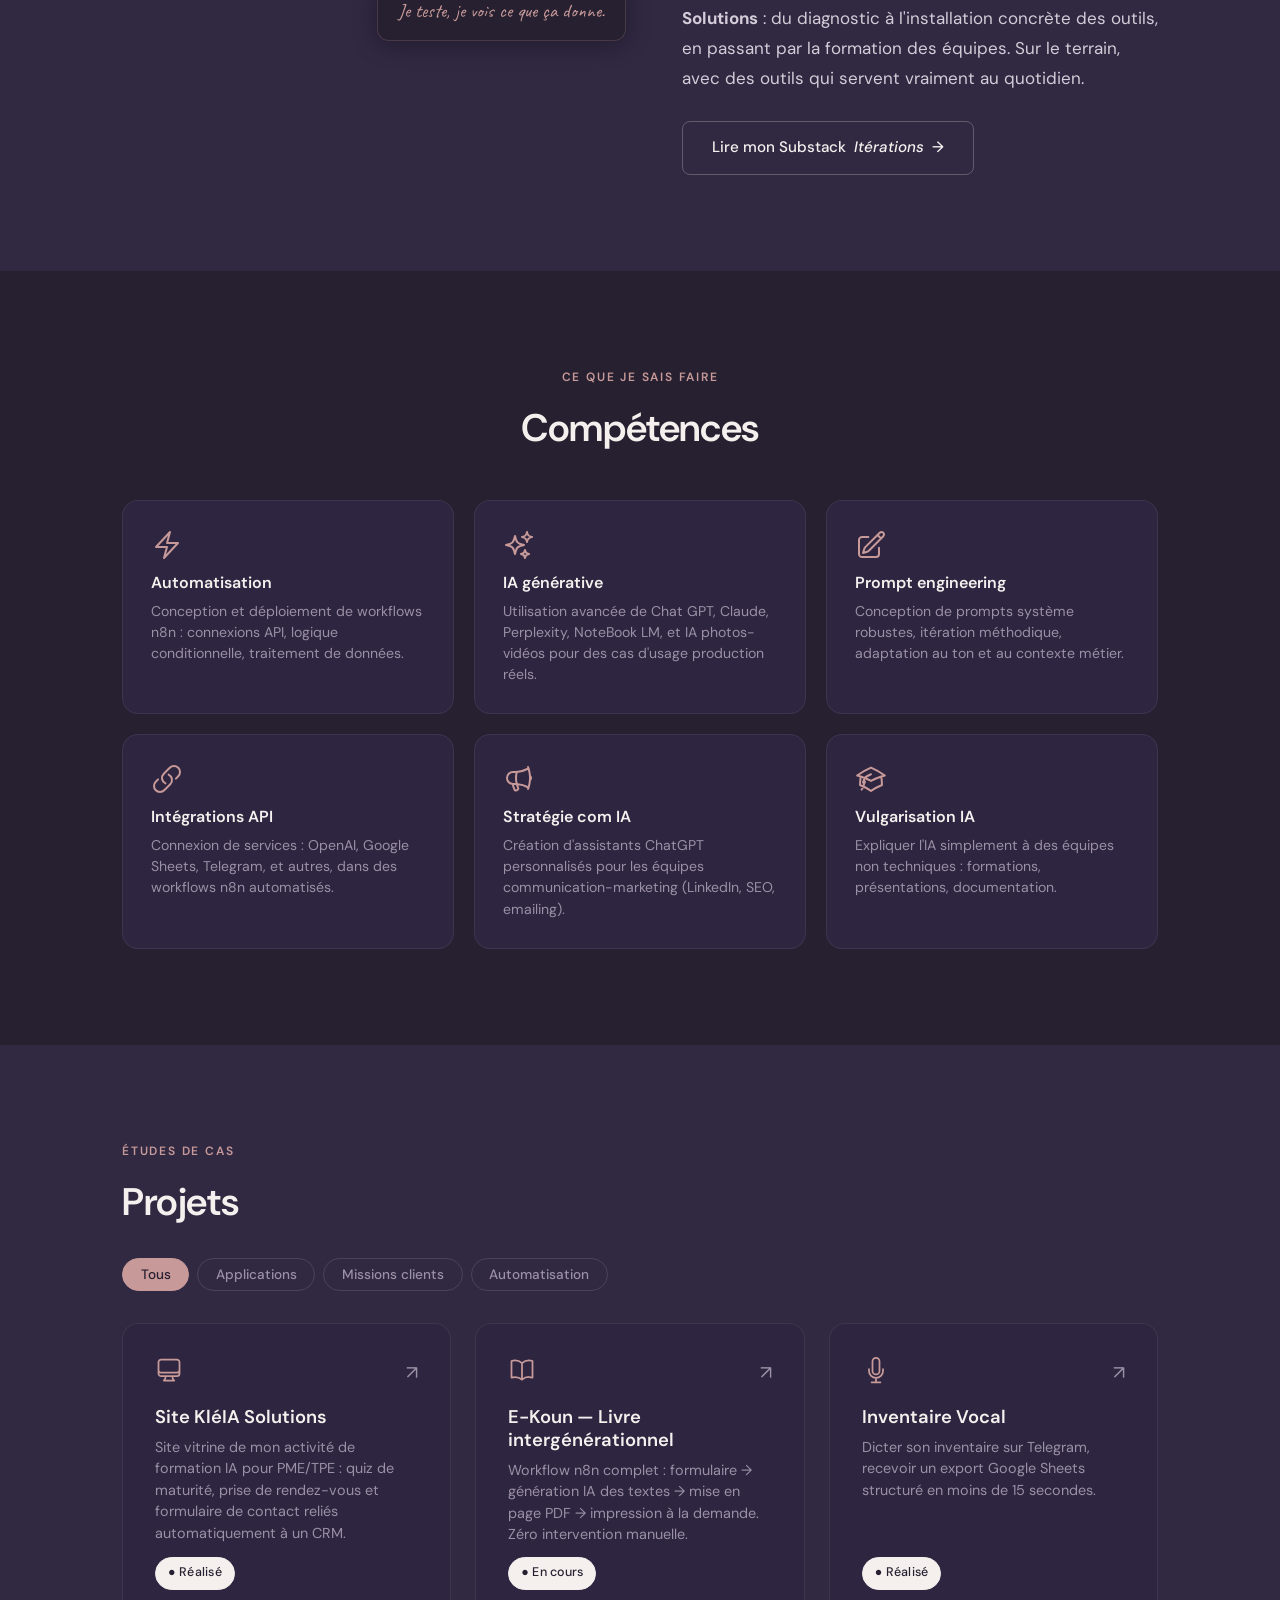
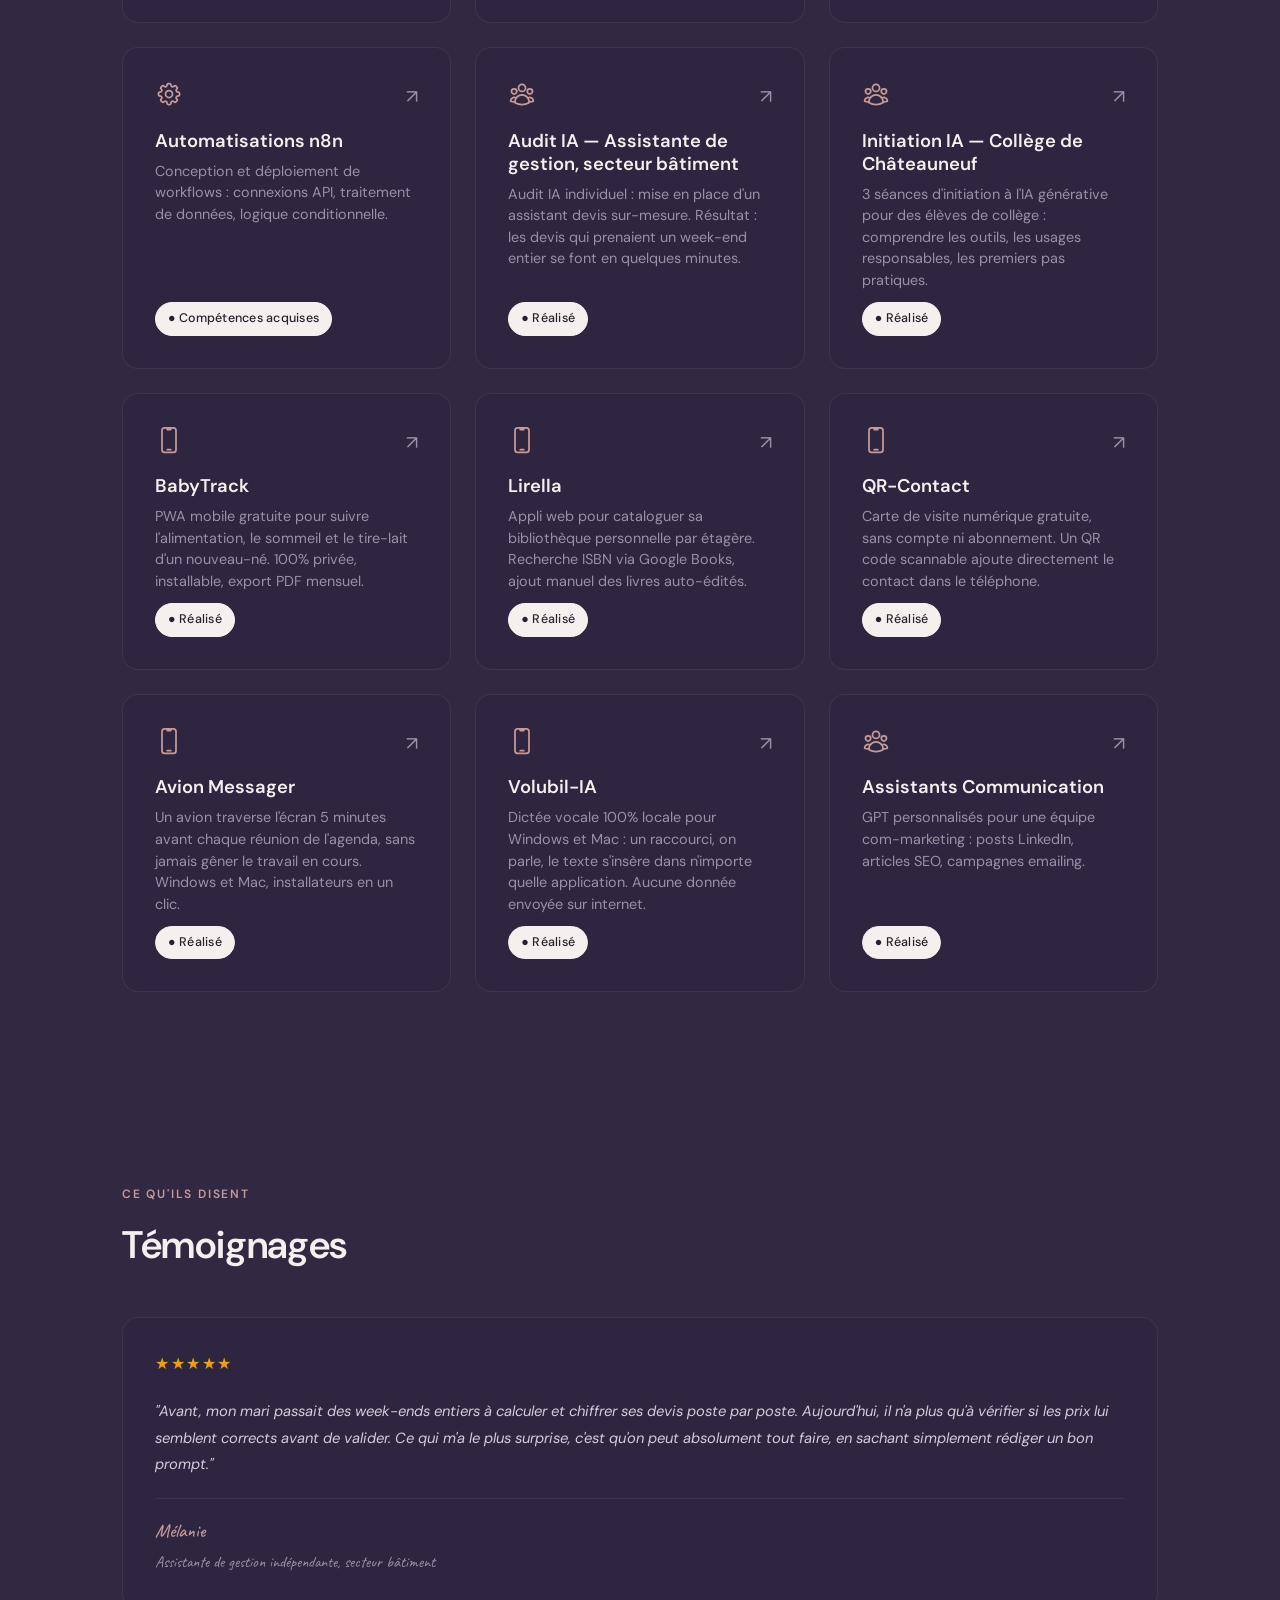
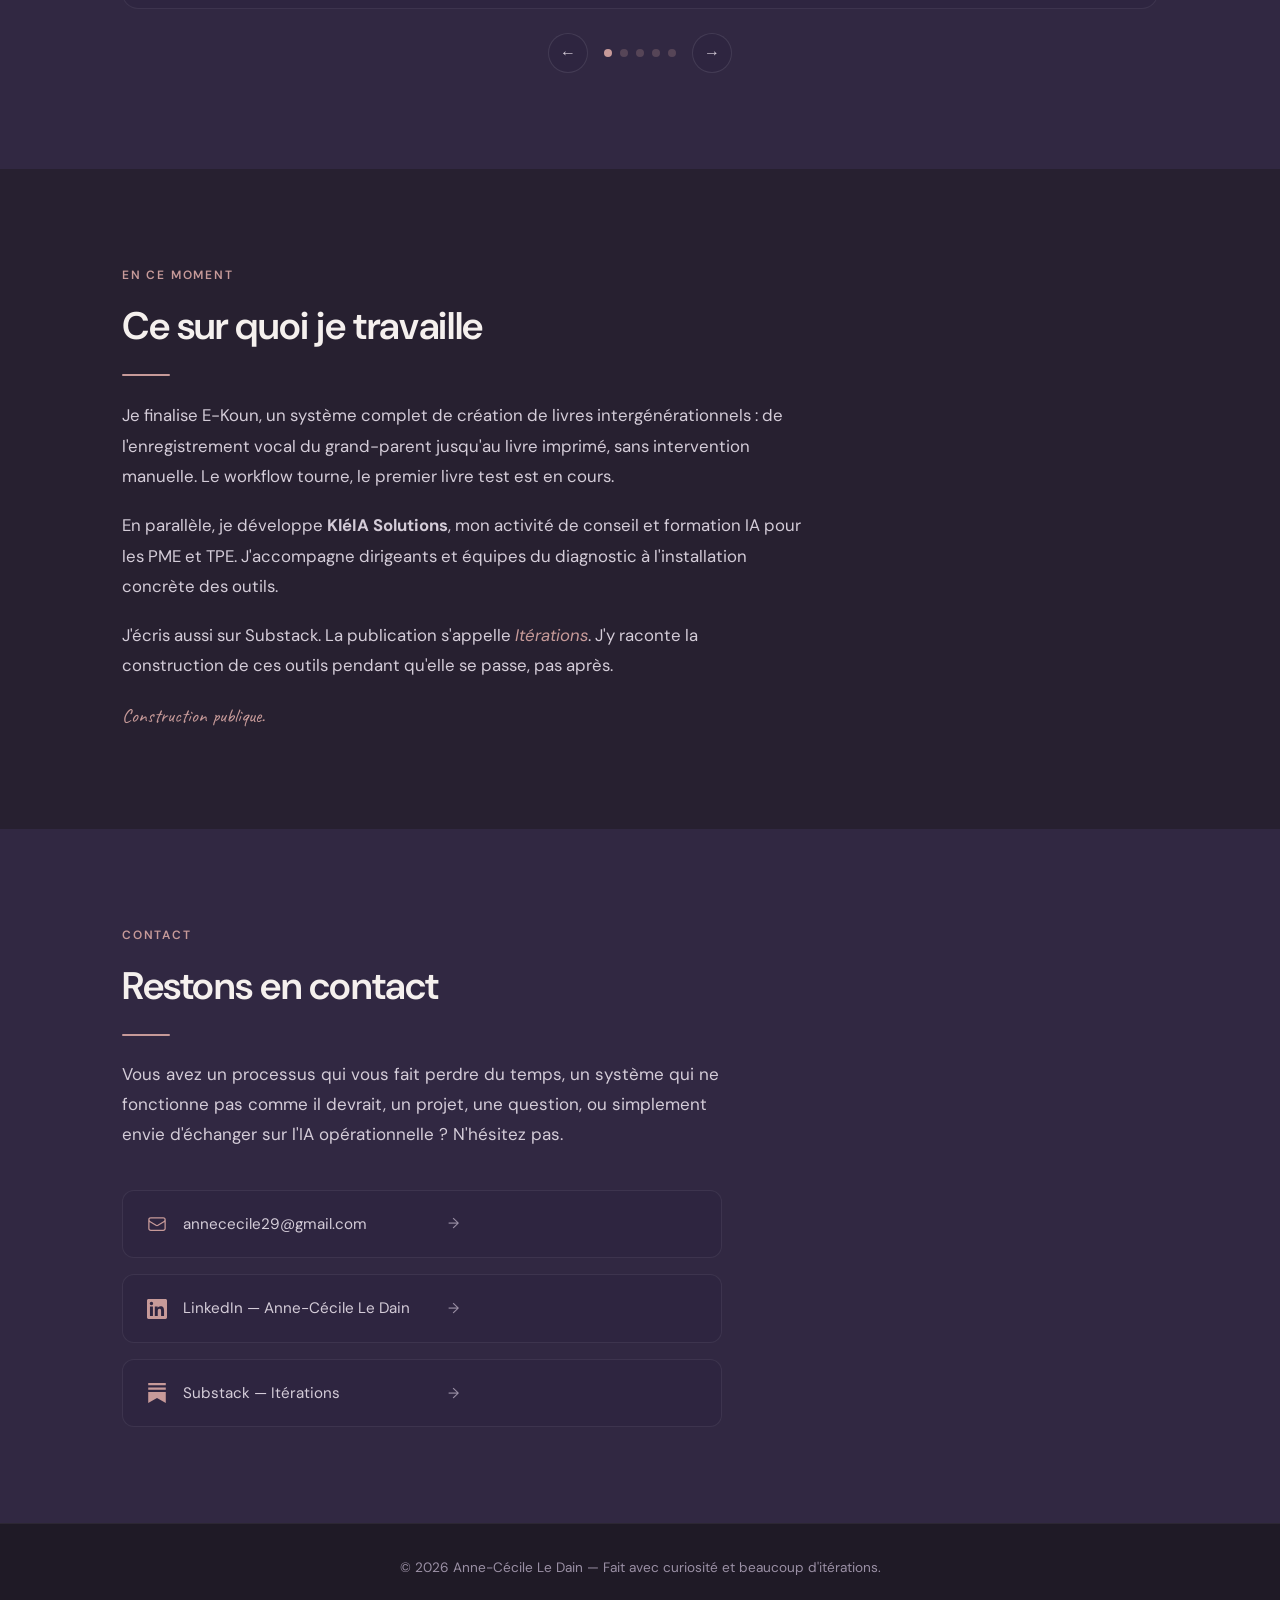
==== commit 5d192652: "Ajoute 3 projets (Avion Messager, Volubil-IA, Site KléIA), icônes SVG, badges de statut refaits Nouv" ====
--- a/index.html
+++ b/index.html
@@ -119,32 +119,44 @@
       <h2 id="competences-titre">Compétences</h2>
       <div class="skills-grid">
         <div class="skill-card">
-          <span class="skill-icon">⚡</span>
+          <svg class="skill-icone" xmlns="http://www.w3.org/2000/svg" fill="none" viewBox="0 0 24 24" stroke-width="1.5" stroke="currentColor" aria-hidden="true">
+            <path stroke-linecap="round" stroke-linejoin="round" d="M3.75 13.5l10.5-11.25L12 10.5h8.25L9.75 21.75 12 13.5H3.75z" />
+          </svg>
           <h3>Automatisation</h3>
           <p>Conception et déploiement de workflows n8n : connexions API, logique conditionnelle, traitement de données.</p>
         </div>
         <div class="skill-card">
-          <span class="skill-icon">🤖</span>
+          <svg class="skill-icone" xmlns="http://www.w3.org/2000/svg" fill="none" viewBox="0 0 24 24" stroke-width="1.5" stroke="currentColor" aria-hidden="true">
+            <path stroke-linecap="round" stroke-linejoin="round" d="M9.813 15.904L9 18.75l-.813-2.846a4.5 4.5 0 00-3.09-3.09L2.25 12l2.846-.813a4.5 4.5 0 003.09-3.09L9 5.25l.813 2.846a4.5 4.5 0 003.09 3.09L15.75 12l-2.846.813a4.5 4.5 0 00-3.09 3.09zM18.259 8.715L18 9.75l-.259-1.035a3.375 3.375 0 00-2.455-2.456L14.25 6l1.036-.259a3.375 3.375 0 002.455-2.456L18 2.25l.259 1.035a3.375 3.375 0 002.456 2.456L21.75 6l-1.035.259a3.375 3.375 0 00-2.456 2.456zM16.894 20.567L16.5 21.75l-.394-1.183a2.25 2.25 0 00-1.423-1.423L13.5 18.75l1.183-.394a2.25 2.25 0 001.423-1.423l.394-1.183.394 1.183a2.25 2.25 0 001.423 1.423l1.183.394-1.183.394a2.25 2.25 0 00-1.423 1.423z" />
+          </svg>
           <h3>IA générative</h3>
           <p>Utilisation avancée de Chat GPT, Claude, Perplexity, NoteBook LM, et IA photos-vidéos pour des cas d'usage production réels.</p>
         </div>
         <div class="skill-card">
-          <span class="skill-icon">✍️</span>
+          <svg class="skill-icone" xmlns="http://www.w3.org/2000/svg" fill="none" viewBox="0 0 24 24" stroke-width="1.5" stroke="currentColor" aria-hidden="true">
+            <path stroke-linecap="round" stroke-linejoin="round" d="M16.862 4.487l1.687-1.688a1.875 1.875 0 112.652 2.652L10.582 16.07a4.5 4.5 0 01-1.897 1.13L6 18l.8-2.685a4.5 4.5 0 011.13-1.897l8.932-8.931zm0 0L19.5 7.125M18 14v4.75A2.25 2.25 0 0115.75 21H5.25A2.25 2.25 0 013 18.75V8.25A2.25 2.25 0 015.25 6H10" />
+          </svg>
           <h3>Prompt engineering</h3>
           <p>Conception de prompts système robustes, itération méthodique, adaptation au ton et au contexte métier.</p>
         </div>
         <div class="skill-card">
-          <span class="skill-icon">🔗</span>
+          <svg class="skill-icone" xmlns="http://www.w3.org/2000/svg" fill="none" viewBox="0 0 24 24" stroke-width="1.5" stroke="currentColor" aria-hidden="true">
+            <path stroke-linecap="round" stroke-linejoin="round" d="M13.19 8.688a4.5 4.5 0 011.242 7.244l-4.5 4.5a4.5 4.5 0 01-6.364-6.364l1.757-1.757m13.35-.622l1.757-1.757a4.5 4.5 0 00-6.364-6.364l-4.5 4.5a4.5 4.5 0 001.242 7.244" />
+          </svg>
           <h3>Intégrations API</h3>
           <p>Connexion de services : OpenAI, Google Sheets, Telegram, et autres, dans des workflows n8n automatisés.</p>
         </div>
         <div class="skill-card">
-          <span class="skill-icon">📣</span>
+          <svg class="skill-icone" xmlns="http://www.w3.org/2000/svg" fill="none" viewBox="0 0 24 24" stroke-width="1.5" stroke="currentColor" aria-hidden="true">
+            <path stroke-linecap="round" stroke-linejoin="round" d="M10.34 15.84c-.688-.06-1.386-.09-2.09-.09H7.5a4.5 4.5 0 110-9h.75c.704 0 1.402-.03 2.09-.09m0 9.18c.253.962.584 1.892.985 2.783.247.55.06 1.21-.463 1.511l-.657.38c-.551.318-1.26.117-1.527-.461a20.845 20.845 0 01-1.44-4.282m3.102.069a18.03 18.03 0 01-.59-4.59c0-1.586.205-3.124.59-4.59m0 9.18a23.848 23.848 0 018.835 2.535M10.34 6.66a23.847 23.847 0 008.835-2.535m0 0A23.74 23.74 0 0018.795 3m.38 1.125a23.91 23.91 0 011.014 5.395m-1.014 8.855c-.118.38-.245.754-.38 1.125m.38-1.125a23.91 23.91 0 001.014-5.395m0-3.46c.495.413.811 1.035.811 1.73 0 .695-.316 1.317-.811 1.73m0-3.46a24.347 24.347 0 010 3.46" />
+          </svg>
           <h3>Stratégie com IA</h3>
           <p>Création d'assistants ChatGPT personnalisés pour les équipes communication-marketing (LinkedIn, SEO, emailing).</p>
         </div>
         <div class="skill-card">
-          <span class="skill-icon">🎓</span>
+          <svg class="skill-icone" xmlns="http://www.w3.org/2000/svg" fill="none" viewBox="0 0 24 24" stroke-width="1.5" stroke="currentColor" aria-hidden="true">
+            <path stroke-linecap="round" stroke-linejoin="round" d="M4.26 10.147a60.436 60.436 0 00-.491 6.347A48.627 48.627 0 0112 20.904a48.627 48.627 0 018.232-4.41 60.46 60.46 0 00-.491-6.347m-15.482 0a50.57 50.57 0 00-2.658-.813A59.905 59.905 0 0112 3.493a59.902 59.902 0 0110.399 5.84c-.896.248-1.783.52-2.658.814m-15.482 0A50.697 50.697 0 0112 13.489a50.702 50.702 0 017.74-3.342M6.75 15a.75.75 0 100-1.5.75.75 0 000 1.5zm0 0v-3.675A55.378 55.378 0 0112 8.443m-7.007 11.55A5.981 5.981 0 006.75 15.75v-1.5" />
+          </svg>
           <h3>Vulgarisation IA</h3>
           <p>Expliquer l'IA simplement à des équipes non techniques : formations, présentations, documentation.</p>
         </div>
@@ -168,10 +180,25 @@
 
       <div class="projets-grid">
 
+        <!-- Site KléIA -->
+        <a href="projets/site-kleia.html" class="projet-card" data-categorie="application">
+          <div class="projet-card-header">
+            <svg class="projet-icone" xmlns="http://www.w3.org/2000/svg" fill="none" viewBox="0 0 24 24" stroke-width="1.5" stroke="currentColor" aria-hidden="true">
+              <path stroke-linecap="round" stroke-linejoin="round" d="M9 17.25v1.007a3 3 0 01-.879 2.122L7.5 21h9l-.621-.621A3 3 0 0115 18.257V17.25m6-12V15a2.25 2.25 0 01-2.25 2.25H5.25A2.25 2.25 0 013 15V5.25m18 0A2.25 2.25 0 0018.75 3H5.25A2.25 2.25 0 003 5.25m18 0V12a2.25 2.25 0 01-2.25 2.25H5.25A2.25 2.25 0 013 12V5.25" />
+            </svg>
+            <span class="projet-fleche">↗</span>
+          </div>
+          <h3>Site KléIA Solutions</h3>
+          <p>Site vitrine de mon activité de formation IA pour PME/TPE : quiz de maturité, prise de rendez-vous et formulaire de contact reliés automatiquement à un CRM.</p>
+          <span class="tag-statut tag-realise">● Réalisé</span>
+        </a>
+
         <!-- E-Koun -->
         <a href="projets/livre-intergenerationnel.html" class="projet-card" data-categorie="automatisation">
           <div class="projet-card-header">
-            <span class="projet-emoji">📖</span>
+            <svg class="projet-icone" xmlns="http://www.w3.org/2000/svg" fill="none" viewBox="0 0 24 24" stroke-width="1.5" stroke="currentColor" aria-hidden="true">
+              <path stroke-linecap="round" stroke-linejoin="round" d="M12 6.042A8.967 8.967 0 006 3.75c-1.052 0-2.062.18-3 .512v14.25A8.987 8.987 0 016 18c2.305 0 4.408.867 6 2.292m0-14.25a8.966 8.966 0 016-2.292c1.052 0 2.062.18 3 .512v14.25A8.987 8.987 0 0018 18a8.967 8.967 0 00-6 2.292m0-14.25v14.25" />
+            </svg>
             <span class="projet-fleche">↗</span>
           </div>
           <h3>E-Koun — Livre intergénérationnel</h3>
@@ -179,43 +206,12 @@
           <span class="tag-statut tag-en-cours">● En cours</span>
         </a>
 
-        <!-- BabyTrack -->
-        <a href="projets/babytrack.html" class="projet-card" data-categorie="application">
-          <div class="projet-card-header">
-            <span class="projet-emoji">🍼</span>
-            <span class="projet-fleche">↗</span>
-          </div>
-          <h3>BabyTrack</h3>
-          <p>PWA mobile gratuite pour suivre l'alimentation, le sommeil et le tire-lait d'un nouveau-né. 100% privée, installable, export PDF mensuel.</p>
-          <span class="tag-statut tag-realise">● Réalisé</span>
-        </a>
-
-        <!-- Lirella -->
-        <a href="projets/lirella.html" class="projet-card" data-categorie="application">
-          <div class="projet-card-header">
-            <span class="projet-emoji">📚</span>
-            <span class="projet-fleche">↗</span>
-          </div>
-          <h3>Lirella</h3>
-          <p>Appli web pour cataloguer sa bibliothèque personnelle par étagère. Recherche ISBN via Google Books, ajout manuel des livres auto-édités.</p>
-          <span class="tag-statut tag-realise">● Réalisé</span>
-        </a>
-
-        <!-- QR-Contact -->
-        <a href="projets/qr-contact.html" class="projet-card" data-categorie="application">
-          <div class="projet-card-header">
-            <span class="projet-emoji">🪪</span>
-            <span class="projet-fleche">↗</span>
-          </div>
-          <h3>QR-Contact</h3>
-          <p>Carte de visite numérique gratuite, sans compte ni abonnement. Un QR code scannable ajoute directement le contact dans le téléphone.</p>
-          <span class="tag-statut tag-realise">● Réalisé</span>
-        </a>
-
         <!-- Inventaire Vocal -->
         <a href="projets/inventaire-vocal.html" class="projet-card" data-categorie="automatisation">
           <div class="projet-card-header">
-            <span class="projet-emoji">🎙️</span>
+            <svg class="projet-icone" xmlns="http://www.w3.org/2000/svg" fill="none" viewBox="0 0 24 24" stroke-width="1.5" stroke="currentColor" aria-hidden="true">
+              <path stroke-linecap="round" stroke-linejoin="round" d="M12 18.75a6 6 0 006-6v-1.5m-6 7.5a6 6 0 01-6-6v-1.5m6 7.5v3.75m-3.75 0h7.5M12 15.75a3 3 0 01-3-3V4.5a3 3 0 116 0v8.25a3 3 0 01-3 3z" />
+            </svg>
             <span class="projet-fleche">↗</span>
           </div>
           <h3>Inventaire Vocal</h3>
@@ -226,7 +222,10 @@
         <!-- Automatisations n8n -->
         <a href="projets/automatisations-n8n.html" class="projet-card" data-categorie="automatisation">
           <div class="projet-card-header">
-            <span class="projet-emoji">⚙️</span>
+            <svg class="projet-icone" xmlns="http://www.w3.org/2000/svg" fill="none" viewBox="0 0 24 24" stroke-width="1.5" stroke="currentColor" aria-hidden="true">
+              <path stroke-linecap="round" stroke-linejoin="round" d="M10.343 3.94c.09-.542.56-.94 1.11-.94h1.093c.55 0 1.02.398 1.11.94l.149.894c.07.424.384.764.78.93.398.164.855.142 1.205-.108l.737-.527a1.125 1.125 0 011.45.12l.773.774c.39.389.44 1.002.12 1.45l-.527.737c-.25.35-.272.806-.107 1.204.165.397.505.71.93.78l.893.15c.543.09.94.559.94 1.109v1.094c0 .55-.397 1.02-.94 1.11l-.893.149c-.425.07-.765.383-.93.78-.165.398-.143.854.107 1.204l.527.738c.32.447.269 1.06-.12 1.45l-.774.773a1.125 1.125 0 01-1.449.12l-.738-.527c-.35-.25-.806-.272-1.203-.107-.397.165-.71.505-.781.929l-.149.894c-.09.542-.56.94-1.11.94h-1.094c-.55 0-1.019-.398-1.11-.94l-.148-.894c-.071-.424-.384-.764-.781-.93-.398-.164-.854-.142-1.204.108l-.738.527c-.447.32-1.06.269-1.45-.12l-.773-.774a1.125 1.125 0 01-.12-1.45l.527-.737c.25-.35.273-.806.108-1.204-.165-.397-.505-.71-.93-.78l-.894-.15c-.542-.09-.94-.559-.94-1.109v-1.094c0-.55.398-1.02.94-1.11l.894-.149c.424-.07.765-.383.93-.78.165-.398.143-.854-.107-1.204l-.527-.738a1.125 1.125 0 01.12-1.45l.773-.773a1.125 1.125 0 011.45-.12l.737.527c.35.25.807.272 1.204.107.397-.165.71-.505.78-.929l.15-.894z" />
+              <path stroke-linecap="round" stroke-linejoin="round" d="M15 12a3 3 0 11-6 0 3 3 0 016 0z" />
+            </svg>
             <span class="projet-fleche">↗</span>
           </div>
           <h3>Automatisations n8n</h3>
@@ -234,36 +233,107 @@
           <span class="tag-statut tag-competences">● Compétences acquises</span>
         </a>
 
+        <!-- Mélanie Cornec -->
+        <a href="projets/audit-assistante-gestion.html" class="projet-card" data-categorie="mission">
+          <div class="projet-card-header">
+            <svg class="projet-icone" xmlns="http://www.w3.org/2000/svg" fill="none" viewBox="0 0 24 24" stroke-width="1.5" stroke="currentColor" aria-hidden="true">
+              <path stroke-linecap="round" stroke-linejoin="round" d="M18 18.72a9.094 9.094 0 003.741-.479 3 3 0 00-4.682-2.72m.94 3.198l.001.031c0 .225-.012.447-.037.666A11.944 11.944 0 0112 21c-2.17 0-4.207-.576-5.963-1.584A6.062 6.062 0 016 18.719m12 0a5.971 5.971 0 00-.941-3.197m0 0A5.995 5.995 0 0012 12.75a5.995 5.995 0 00-5.058 2.772m0 0a3 3 0 00-4.681 2.72 8.986 8.986 0 003.74.477m.94-3.197a5.971 5.971 0 00-.94 3.197M15 6.75a3 3 0 11-6 0 3 3 0 016 0zm6 3a2.25 2.25 0 11-4.5 0 2.25 2.25 0 014.5 0zm-13.5 0a2.25 2.25 0 11-4.5 0 2.25 2.25 0 014.5 0z" />
+            </svg>
+            <span class="projet-fleche">↗</span>
+          </div>
+          <h3>Audit IA — Assistante de gestion, secteur bâtiment</h3>
+          <p>Audit IA individuel : mise en place d'un assistant devis sur-mesure. Résultat : les devis qui prenaient un week-end entier se font en quelques minutes.</p>
+          <span class="tag-statut tag-realise">● Réalisé</span>
+        </a>
+
+        <!-- Collège de Châteauneuf -->
+        <a href="projets/college-chateauneuf.html" class="projet-card" data-categorie="mission">
+          <div class="projet-card-header">
+            <svg class="projet-icone" xmlns="http://www.w3.org/2000/svg" fill="none" viewBox="0 0 24 24" stroke-width="1.5" stroke="currentColor" aria-hidden="true">
+              <path stroke-linecap="round" stroke-linejoin="round" d="M18 18.72a9.094 9.094 0 003.741-.479 3 3 0 00-4.682-2.72m.94 3.198l.001.031c0 .225-.012.447-.037.666A11.944 11.944 0 0112 21c-2.17 0-4.207-.576-5.963-1.584A6.062 6.062 0 016 18.719m12 0a5.971 5.971 0 00-.941-3.197m0 0A5.995 5.995 0 0012 12.75a5.995 5.995 0 00-5.058 2.772m0 0a3 3 0 00-4.681 2.72 8.986 8.986 0 003.74.477m.94-3.197a5.971 5.971 0 00-.94 3.197M15 6.75a3 3 0 11-6 0 3 3 0 016 0zm6 3a2.25 2.25 0 11-4.5 0 2.25 2.25 0 014.5 0zm-13.5 0a2.25 2.25 0 11-4.5 0 2.25 2.25 0 014.5 0z" />
+            </svg>
+            <span class="projet-fleche">↗</span>
+          </div>
+          <h3>Initiation IA — Collège de Châteauneuf</h3>
+          <p>3 séances d'initiation à l'IA générative pour des élèves de collège : comprendre les outils, les usages responsables, les premiers pas pratiques.</p>
+          <span class="tag-statut tag-realise">● Réalisé</span>
+        </a>
+
+        <!-- BabyTrack -->
+        <a href="projets/babytrack.html" class="projet-card" data-categorie="application">
+          <div class="projet-card-header">
+            <svg class="projet-icone" xmlns="http://www.w3.org/2000/svg" fill="none" viewBox="0 0 24 24" stroke-width="1.5" stroke="currentColor" aria-hidden="true">
+              <path stroke-linecap="round" stroke-linejoin="round" d="M10.5 1.5H8.25A2.25 2.25 0 006 3.75v16.5a2.25 2.25 0 002.25 2.25h7.5A2.25 2.25 0 0018 20.25V3.75a2.25 2.25 0 00-2.25-2.25H13.5m-3 0V3h3V1.5m-3 0h3m-3 18.75h3" />
+            </svg>
+            <span class="projet-fleche">↗</span>
+          </div>
+          <h3>BabyTrack</h3>
+          <p>PWA mobile gratuite pour suivre l'alimentation, le sommeil et le tire-lait d'un nouveau-né. 100% privée, installable, export PDF mensuel.</p>
+          <span class="tag-statut tag-realise">● Réalisé</span>
+        </a>
+
+        <!-- Lirella -->
+        <a href="projets/lirella.html" class="projet-card" data-categorie="application">
+          <div class="projet-card-header">
+            <svg class="projet-icone" xmlns="http://www.w3.org/2000/svg" fill="none" viewBox="0 0 24 24" stroke-width="1.5" stroke="currentColor" aria-hidden="true">
+              <path stroke-linecap="round" stroke-linejoin="round" d="M10.5 1.5H8.25A2.25 2.25 0 006 3.75v16.5a2.25 2.25 0 002.25 2.25h7.5A2.25 2.25 0 0018 20.25V3.75a2.25 2.25 0 00-2.25-2.25H13.5m-3 0V3h3V1.5m-3 0h3m-3 18.75h3" />
+            </svg>
+            <span class="projet-fleche">↗</span>
+          </div>
+          <h3>Lirella</h3>
+          <p>Appli web pour cataloguer sa bibliothèque personnelle par étagère. Recherche ISBN via Google Books, ajout manuel des livres auto-édités.</p>
+          <span class="tag-statut tag-realise">● Réalisé</span>
+        </a>
+
+        <!-- QR-Contact -->
+        <a href="projets/qr-contact.html" class="projet-card" data-categorie="application">
+          <div class="projet-card-header">
+            <svg class="projet-icone" xmlns="http://www.w3.org/2000/svg" fill="none" viewBox="0 0 24 24" stroke-width="1.5" stroke="currentColor" aria-hidden="true">
+              <path stroke-linecap="round" stroke-linejoin="round" d="M10.5 1.5H8.25A2.25 2.25 0 006 3.75v16.5a2.25 2.25 0 002.25 2.25h7.5A2.25 2.25 0 0018 20.25V3.75a2.25 2.25 0 00-2.25-2.25H13.5m-3 0V3h3V1.5m-3 0h3m-3 18.75h3" />
+            </svg>
+            <span class="projet-fleche">↗</span>
+          </div>
+          <h3>QR-Contact</h3>
+          <p>Carte de visite numérique gratuite, sans compte ni abonnement. Un QR code scannable ajoute directement le contact dans le téléphone.</p>
+          <span class="tag-statut tag-realise">● Réalisé</span>
+        </a>
+
+        <!-- Avion Messager -->
+        <a href="projets/avion-messager.html" class="projet-card" data-categorie="application">
+          <div class="projet-card-header">
+            <svg class="projet-icone" xmlns="http://www.w3.org/2000/svg" fill="none" viewBox="0 0 24 24" stroke-width="1.5" stroke="currentColor" aria-hidden="true">
+              <path stroke-linecap="round" stroke-linejoin="round" d="M10.5 1.5H8.25A2.25 2.25 0 006 3.75v16.5a2.25 2.25 0 002.25 2.25h7.5A2.25 2.25 0 0018 20.25V3.75a2.25 2.25 0 00-2.25-2.25H13.5m-3 0V3h3V1.5m-3 0h3m-3 18.75h3" />
+            </svg>
+            <span class="projet-fleche">↗</span>
+          </div>
+          <h3>Avion Messager</h3>
+          <p>Un avion traverse l'écran 5 minutes avant chaque réunion de l'agenda, sans jamais gêner le travail en cours. Windows et Mac, installateurs en un clic.</p>
+          <span class="tag-statut tag-realise">● Réalisé</span>
+        </a>
+
+        <!-- Volubil-IA -->
+        <a href="projets/volubil-ia.html" class="projet-card" data-categorie="application">
+          <div class="projet-card-header">
+            <svg class="projet-icone" xmlns="http://www.w3.org/2000/svg" fill="none" viewBox="0 0 24 24" stroke-width="1.5" stroke="currentColor" aria-hidden="true">
+              <path stroke-linecap="round" stroke-linejoin="round" d="M10.5 1.5H8.25A2.25 2.25 0 006 3.75v16.5a2.25 2.25 0 002.25 2.25h7.5A2.25 2.25 0 0018 20.25V3.75a2.25 2.25 0 00-2.25-2.25H13.5m-3 0V3h3V1.5m-3 0h3m-3 18.75h3" />
+            </svg>
+            <span class="projet-fleche">↗</span>
+          </div>
+          <h3>Volubil-IA</h3>
+          <p>Dictée vocale 100% locale pour Windows et Mac : un raccourci, on parle, le texte s'insère dans n'importe quelle application. Aucune donnée envoyée sur internet.</p>
+          <span class="tag-statut tag-realise">● Réalisé</span>
+        </a>
+
         <!-- Assistants Communication -->
         <a href="projets/assistants-communication.html" class="projet-card" data-categorie="mission">
           <div class="projet-card-header">
-            <span class="projet-emoji">💬</span>
+            <svg class="projet-icone" xmlns="http://www.w3.org/2000/svg" fill="none" viewBox="0 0 24 24" stroke-width="1.5" stroke="currentColor" aria-hidden="true">
+              <path stroke-linecap="round" stroke-linejoin="round" d="M18 18.72a9.094 9.094 0 003.741-.479 3 3 0 00-4.682-2.72m.94 3.198l.001.031c0 .225-.012.447-.037.666A11.944 11.944 0 0112 21c-2.17 0-4.207-.576-5.963-1.584A6.062 6.062 0 016 18.719m12 0a5.971 5.971 0 00-.941-3.197m0 0A5.995 5.995 0 0012 12.75a5.995 5.995 0 00-5.058 2.772m0 0a3 3 0 00-4.681 2.72 8.986 8.986 0 003.74.477m.94-3.197a5.971 5.971 0 00-.94 3.197M15 6.75a3 3 0 11-6 0 3 3 0 016 0zm6 3a2.25 2.25 0 11-4.5 0 2.25 2.25 0 014.5 0zm-13.5 0a2.25 2.25 0 11-4.5 0 2.25 2.25 0 014.5 0z" />
+            </svg>
             <span class="projet-fleche">↗</span>
           </div>
           <h3>Assistants Communication</h3>
           <p>GPT personnalisés pour une équipe com-marketing : posts LinkedIn, articles SEO, campagnes emailing.</p>
-          <span class="tag-statut tag-realise">● Réalisé</span>
-        </a>
-
-        <!-- Mélanie Cornec -->
-        <a href="projets/audit-assistante-gestion.html" class="projet-card" data-categorie="mission">
-          <div class="projet-card-header">
-            <span class="projet-emoji">🏗️</span>
-            <span class="projet-fleche">↗</span>
-          </div>
-          <h3>Audit IA — Assistante de gestion, secteur bâtiment</h3>
-          <p>Audit IA individuel : mise en place d'un assistant devis sur-mesure. Résultat : les devis qui prenaient un week-end entier se font en quelques minutes.</p>
-          <span class="tag-statut tag-realise">● Réalisé</span>
-        </a>
-
-        <!-- Collège de Châteauneuf -->
-        <a href="projets/college-chateauneuf.html" class="projet-card" data-categorie="mission">
-          <div class="projet-card-header">
-            <span class="projet-emoji">🎓</span>
-            <span class="projet-fleche">↗</span>
-          </div>
-          <h3>Initiation IA — Collège de Châteauneuf</h3>
-          <p>3 séances d'initiation à l'IA générative pour des élèves de collège : comprendre les outils, les usages responsables, les premiers pas pratiques.</p>
           <span class="tag-statut tag-realise">● Réalisé</span>
         </a>
 
--- a/style.css
+++ b/style.css
@@ -231,30 +231,24 @@
   font-size: 0.78rem;
   font-weight: 500;
   letter-spacing: 0.02em;
-}
-
-.tag-realise {
-  background: rgba(74, 222, 128, 0.1);
-  color: #4ade80;
-  border: 1px solid rgba(74, 222, 128, 0.25);
-}
-
-.tag-test {
-  background: rgba(96, 165, 250, 0.1);
-  color: #60a5fa;
-  border: 1px solid rgba(96, 165, 250, 0.25);
-}
-
-.tag-en-cours {
-  background: rgba(251, 191, 36, 0.1);
-  color: #fbbf24;
-  border: 1px solid rgba(251, 191, 36, 0.25);
-}
-
+  background: var(--blanc);
+  color: var(--fond);
+  border: 1px solid var(--blanc);
+}
+
+.tag-realise,
+.tag-test,
+.tag-en-cours,
 .tag-competences {
-  background: rgba(212, 204, 216, 0.1);
-  color: var(--texte-secondaire);
-  border: 1px solid rgba(212, 204, 216, 0.15);
+  background: var(--blanc);
+  color: var(--fond);
+  border: 1px solid var(--blanc);
+}
+
+.projet-card .tag-statut {
+  position: absolute;
+  left: 2rem;
+  bottom: 2rem;
 }
 
 /* --- SÉPARATEUR --- */
@@ -347,6 +341,18 @@
   letter-spacing: 0.01em;
 }
 
+.visuel-projet--petit {
+  max-width: 33%;
+  margin-left: auto;
+  margin-right: auto;
+}
+
+.visuel-projet--moitie {
+  max-width: 50%;
+  margin-left: auto;
+  margin-right: auto;
+}
+
 /* --- PLACEHOLDER IMAGE --- */
 .img-placeholder {
   width: 100%;
@@ -549,6 +555,14 @@
   display: block;
 }
 
+.skill-icone {
+  width: 32px;
+  height: 32px;
+  color: var(--rose);
+  margin-bottom: 0.75rem;
+  display: block;
+}
+
 .skill-card h3 {
   font-size: 1rem;
   margin-bottom: 0.5rem;
@@ -610,6 +624,7 @@
   border: 1px solid rgba(255,255,255,0.07);
   border-radius: var(--rayon-card);
   padding: 2rem;
+  padding-bottom: 3.5rem;
   text-decoration: none;
   display: block;
   transition: all var(--transition);
@@ -649,6 +664,13 @@
 
 .projet-emoji {
   font-size: 2rem;
+}
+
+.projet-icone {
+  width: 28px;
+  height: 28px;
+  color: var(--rose);
+  flex-shrink: 0;
 }
 
 .projet-fleche {
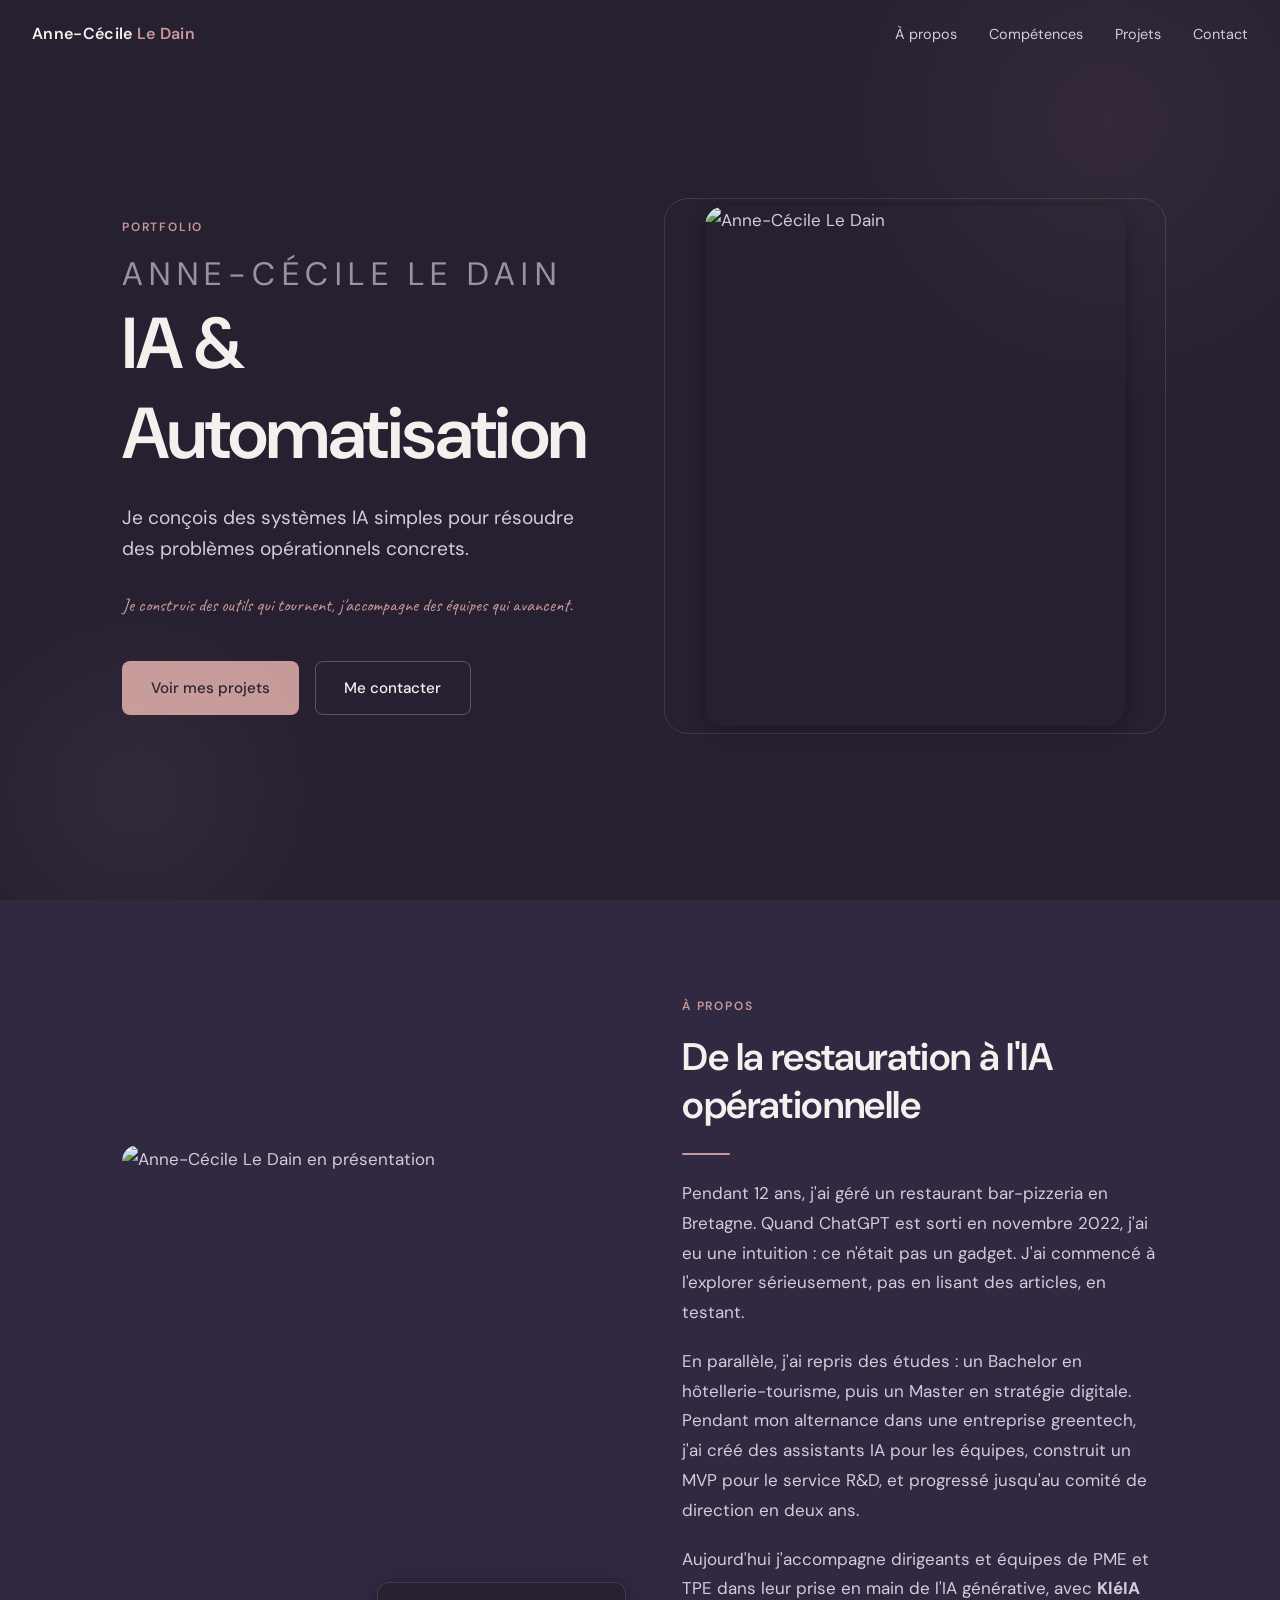
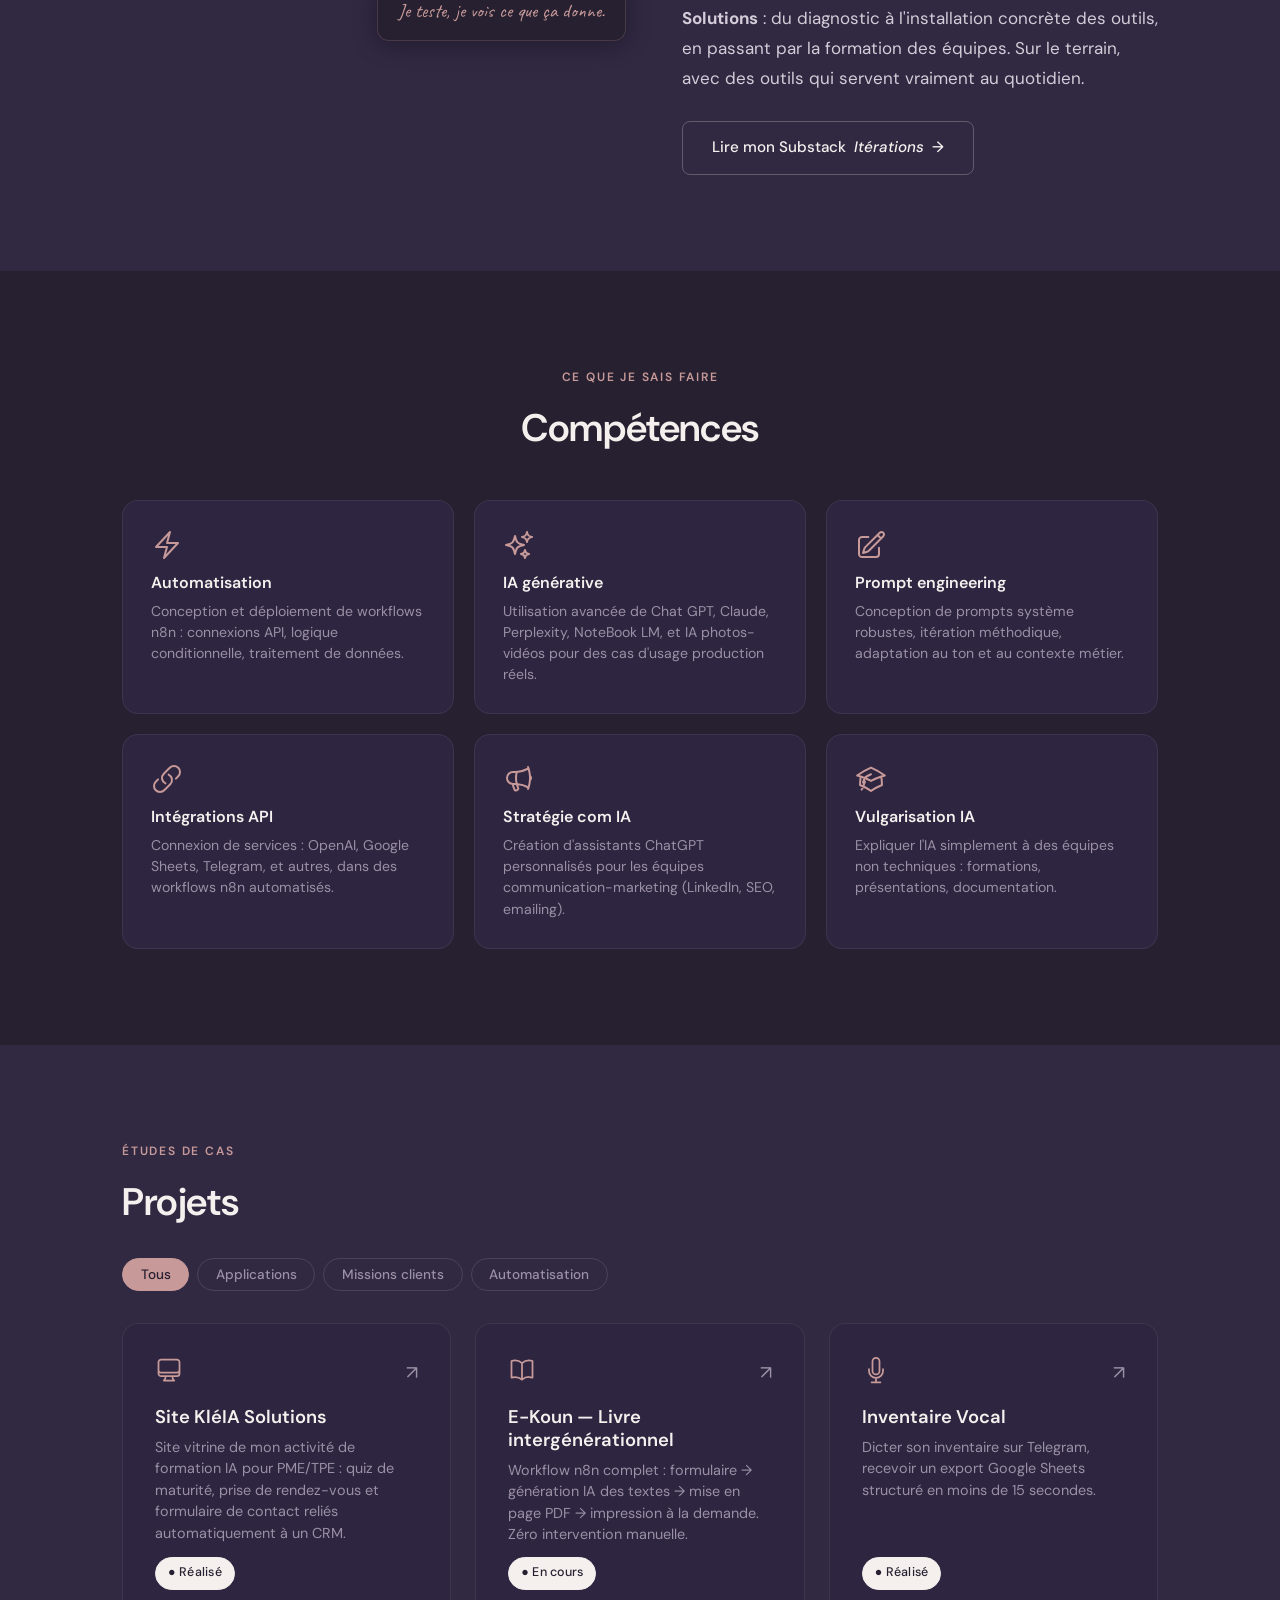
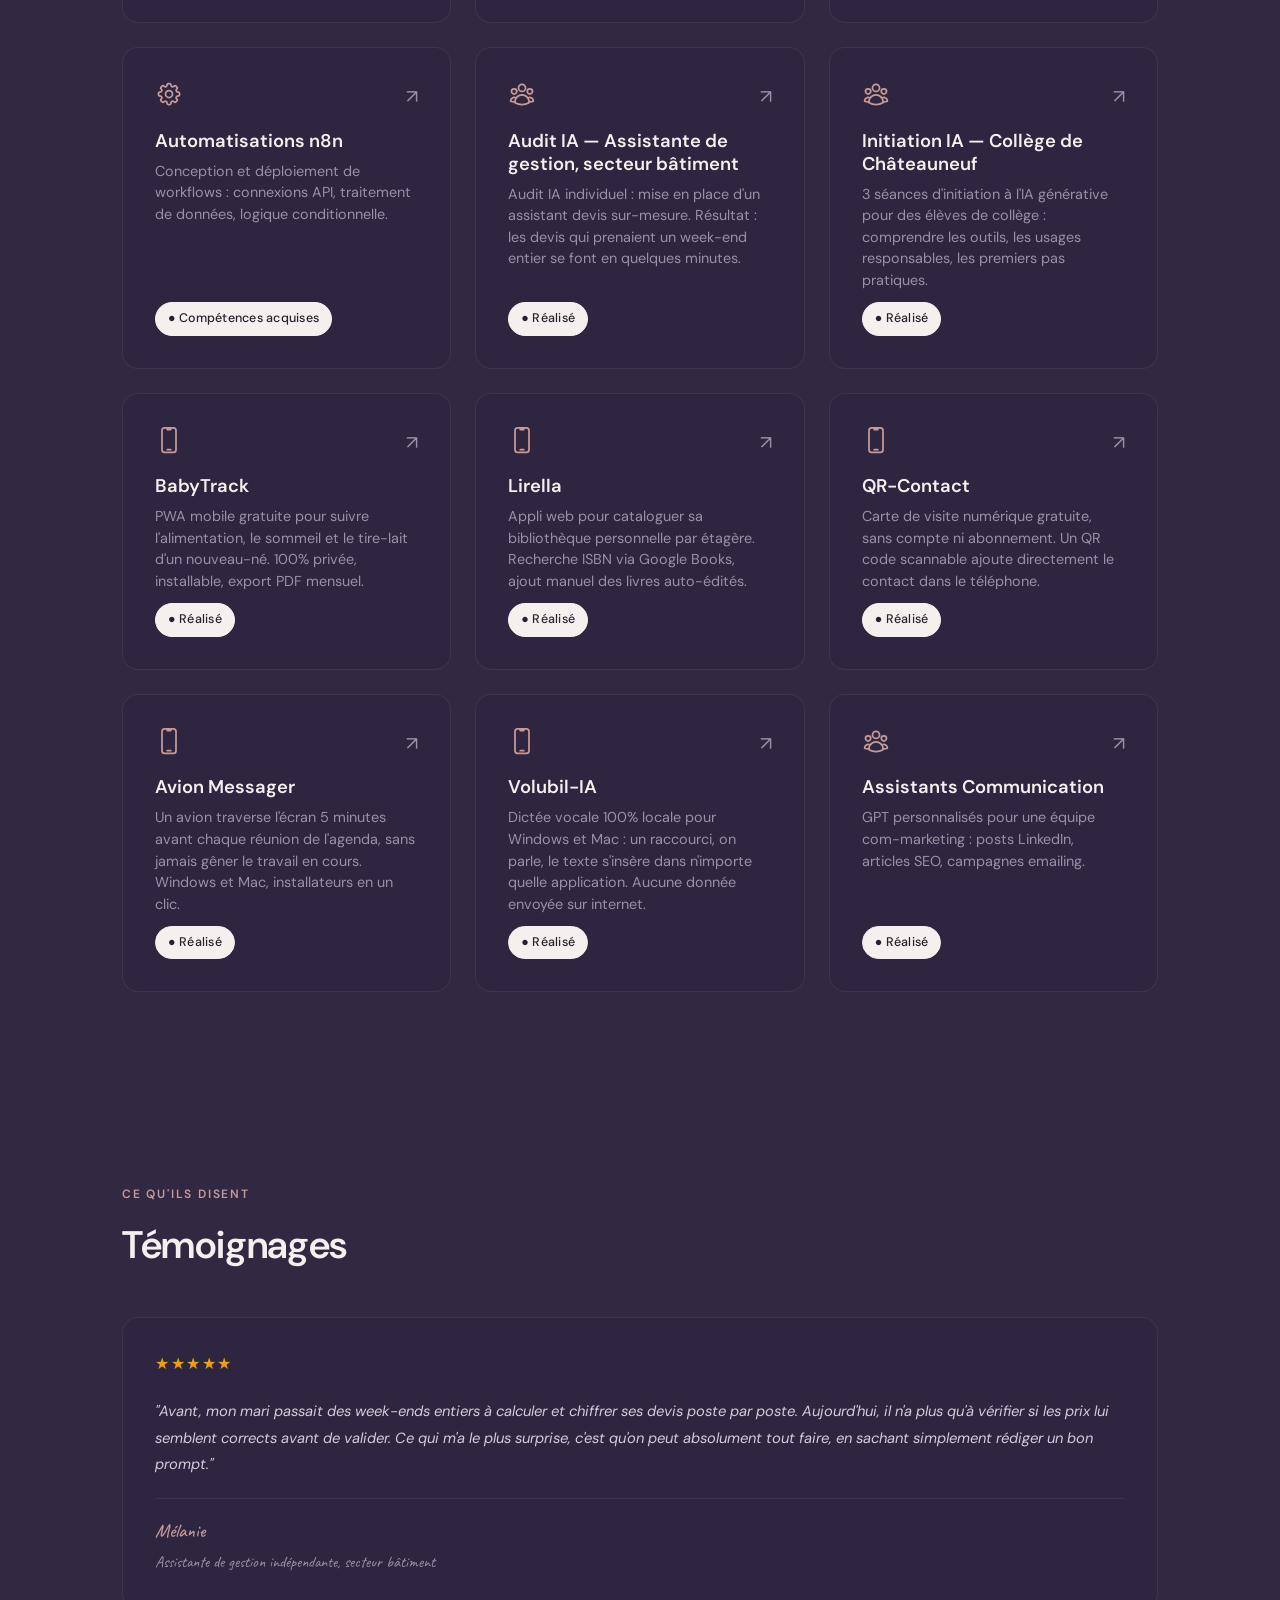
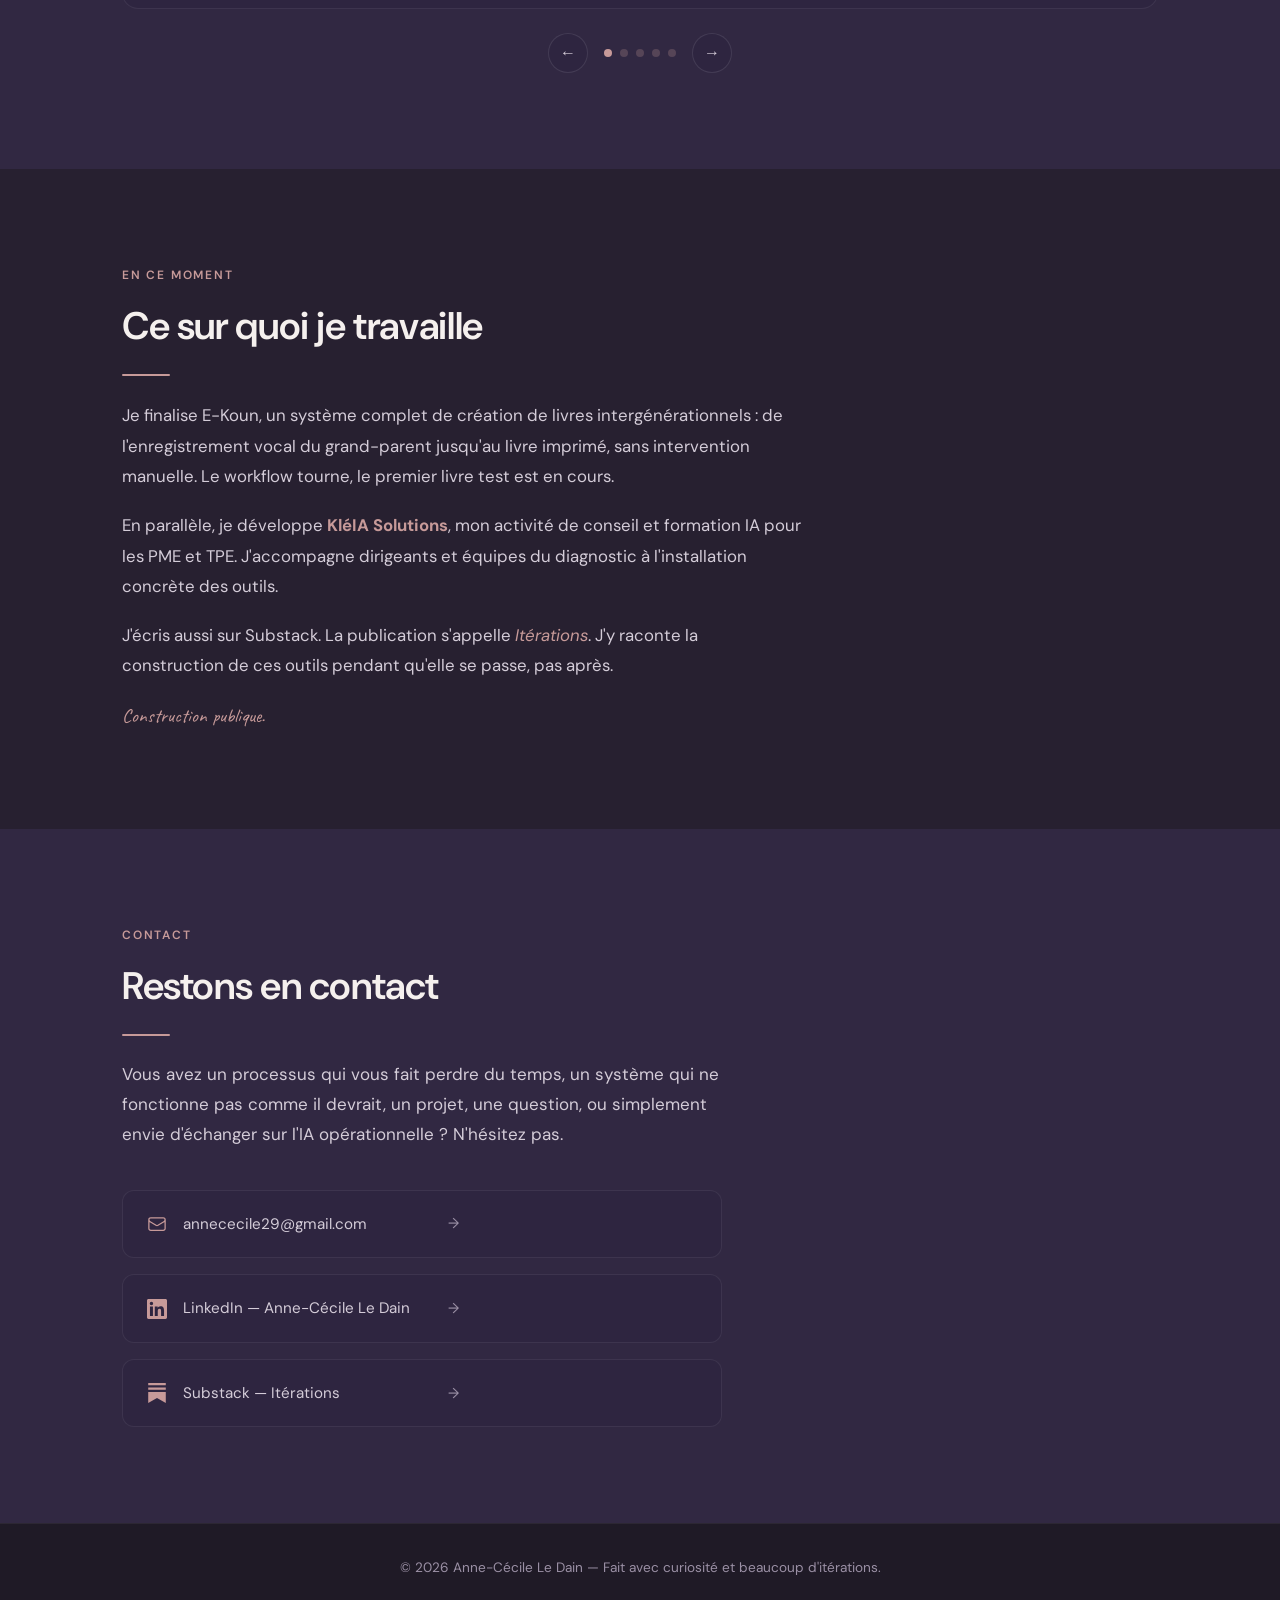
==== commit 91e0f672: "Ajoute un lien vers kleia-solutions.fr dans la section "Ce sur quoi je travaille" Co-Authored-By: Cl" ====
--- a/index.html
+++ b/index.html
@@ -440,7 +440,7 @@
           Je finalise E-Koun, un système complet de création de livres intergénérationnels : de l'enregistrement vocal du grand-parent jusqu'au livre imprimé, sans intervention manuelle. Le workflow tourne, le premier livre test est en cours.
         </p>
         <p>
-          En parallèle, je développe <strong>KléIA Solutions</strong>, mon activité de conseil et formation IA pour les PME et TPE. J'accompagne dirigeants et équipes du diagnostic à l'installation concrète des outils.
+          En parallèle, je développe <strong><a href="https://kleia-solutions.fr" target="_blank" rel="noopener">KléIA Solutions</a></strong>, mon activité de conseil et formation IA pour les PME et TPE. J'accompagne dirigeants et équipes du diagnostic à l'installation concrète des outils.
         </p>
         <p>
           J'écris aussi sur Substack. La publication s'appelle <a href="https://annec266799.substack.com/" target="_blank" rel="noopener"><em>Itérations</em></a>. J'y raconte la construction de ces outils pendant qu'elle se passe, pas après.
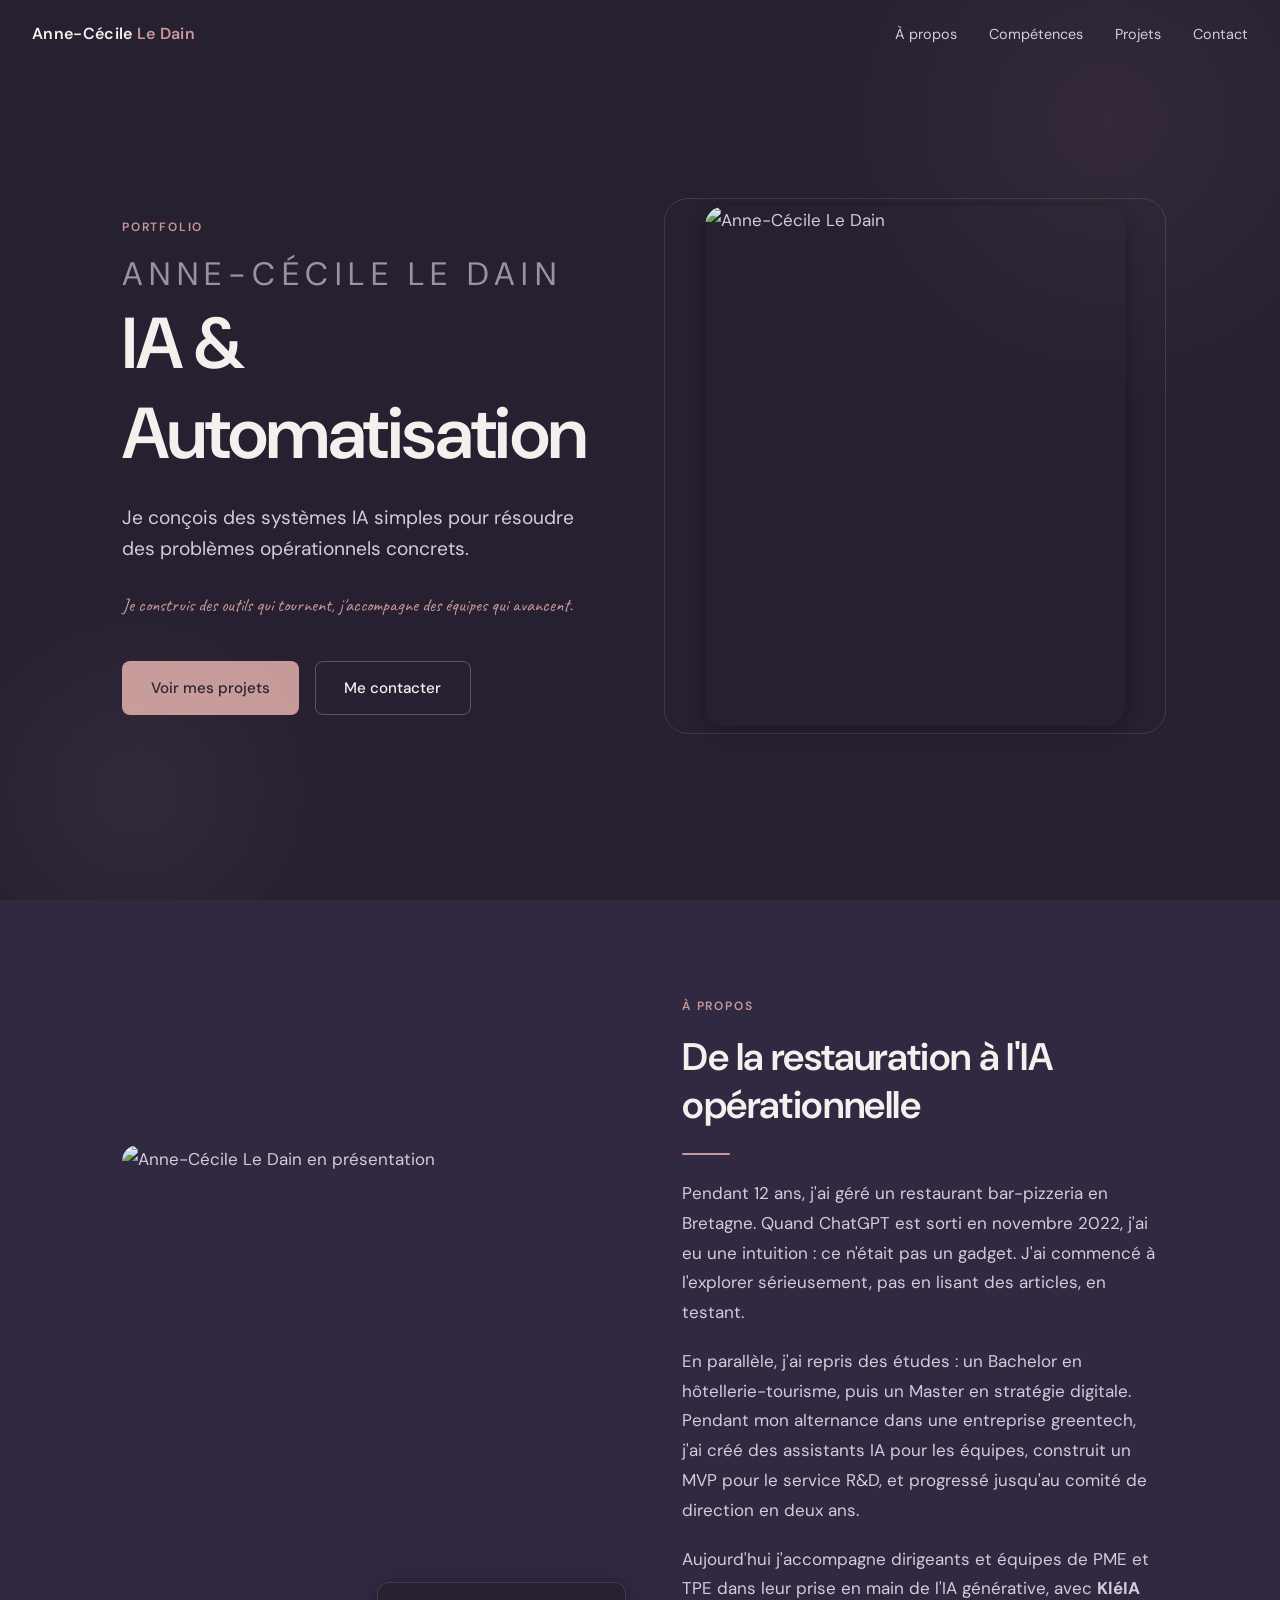
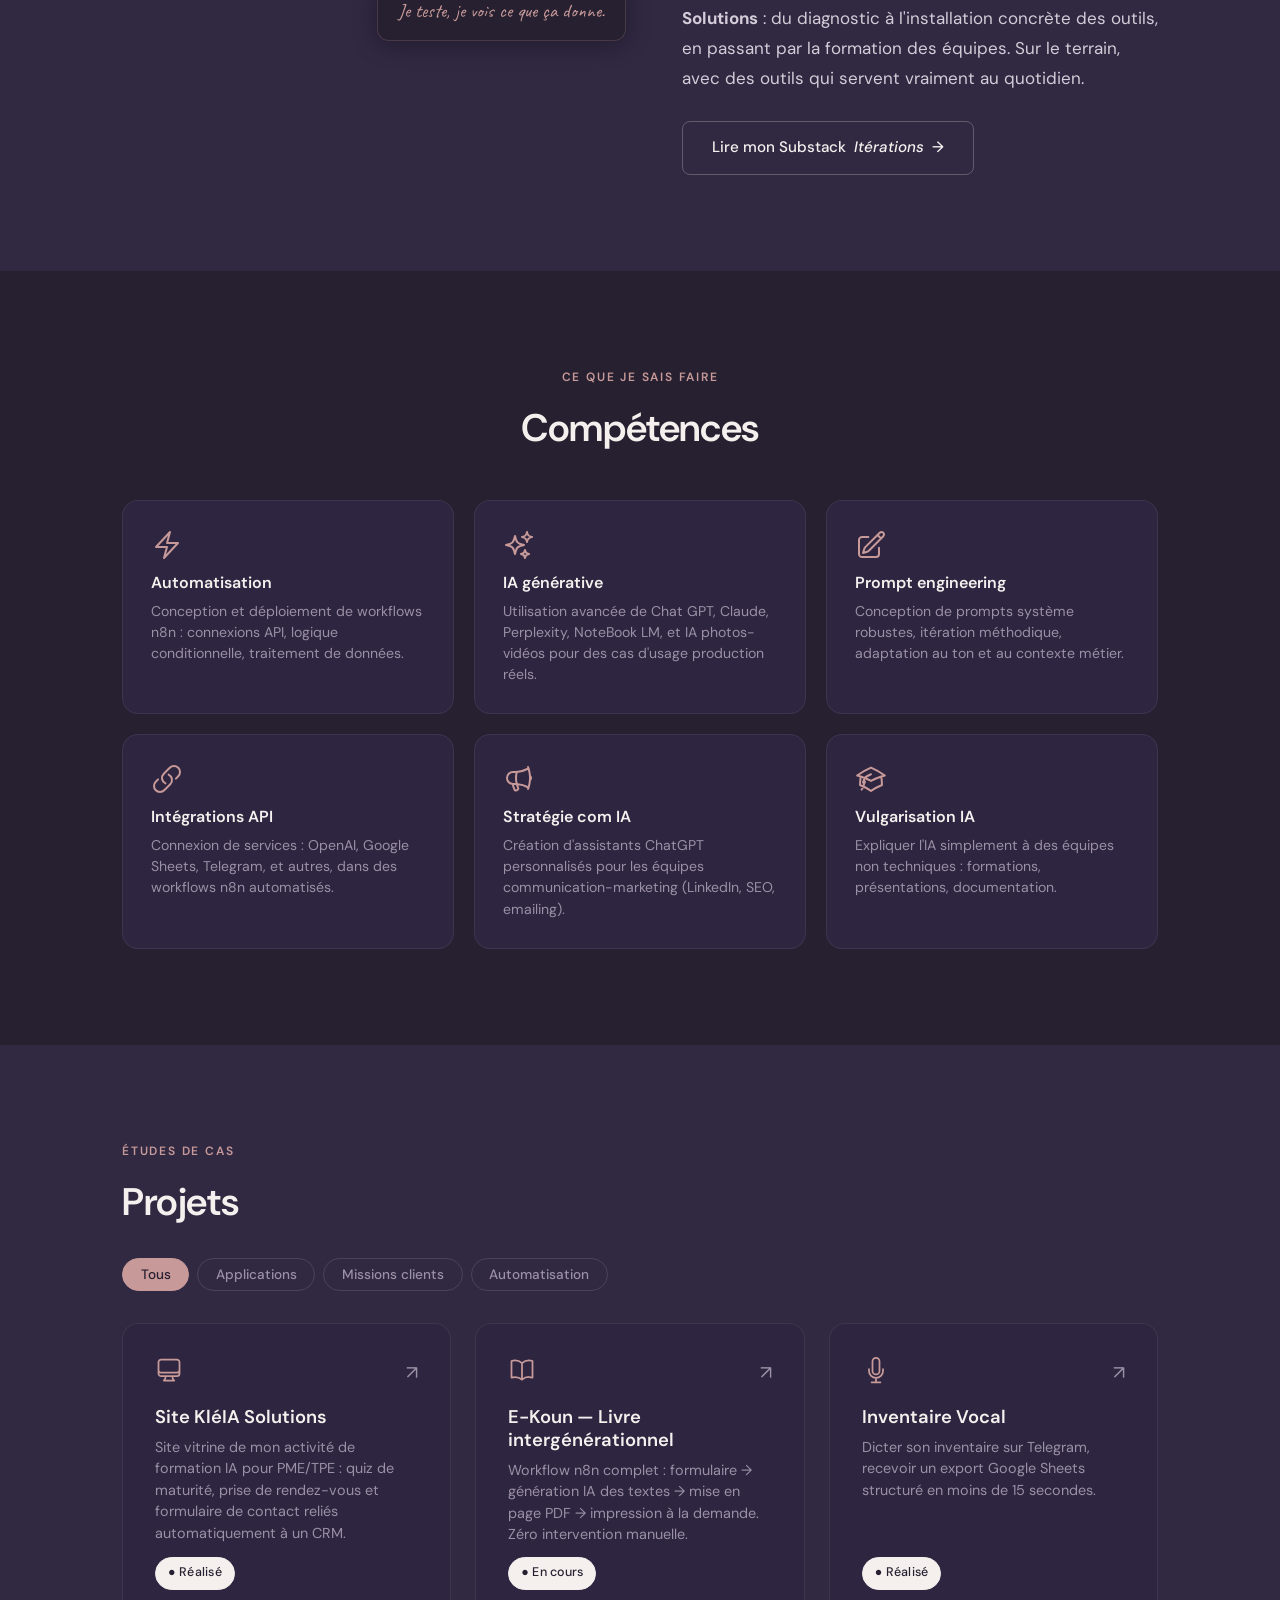
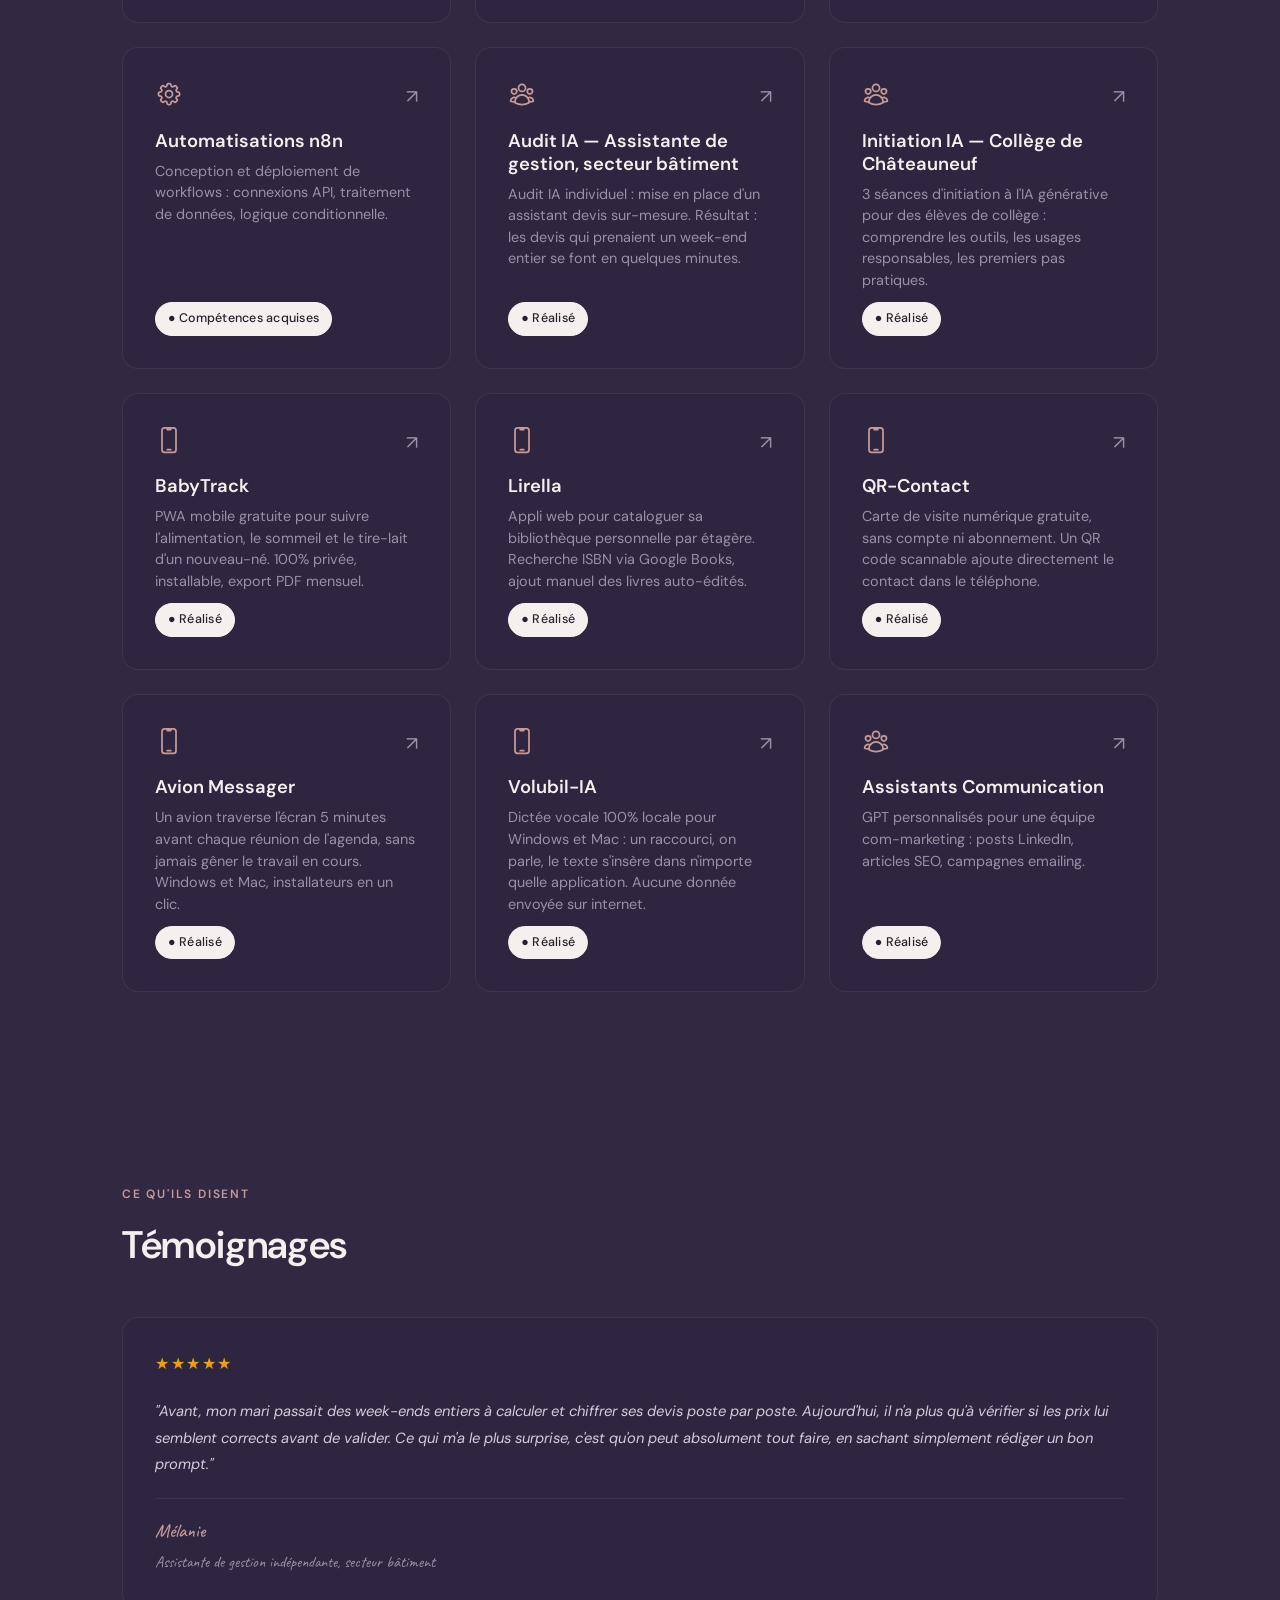
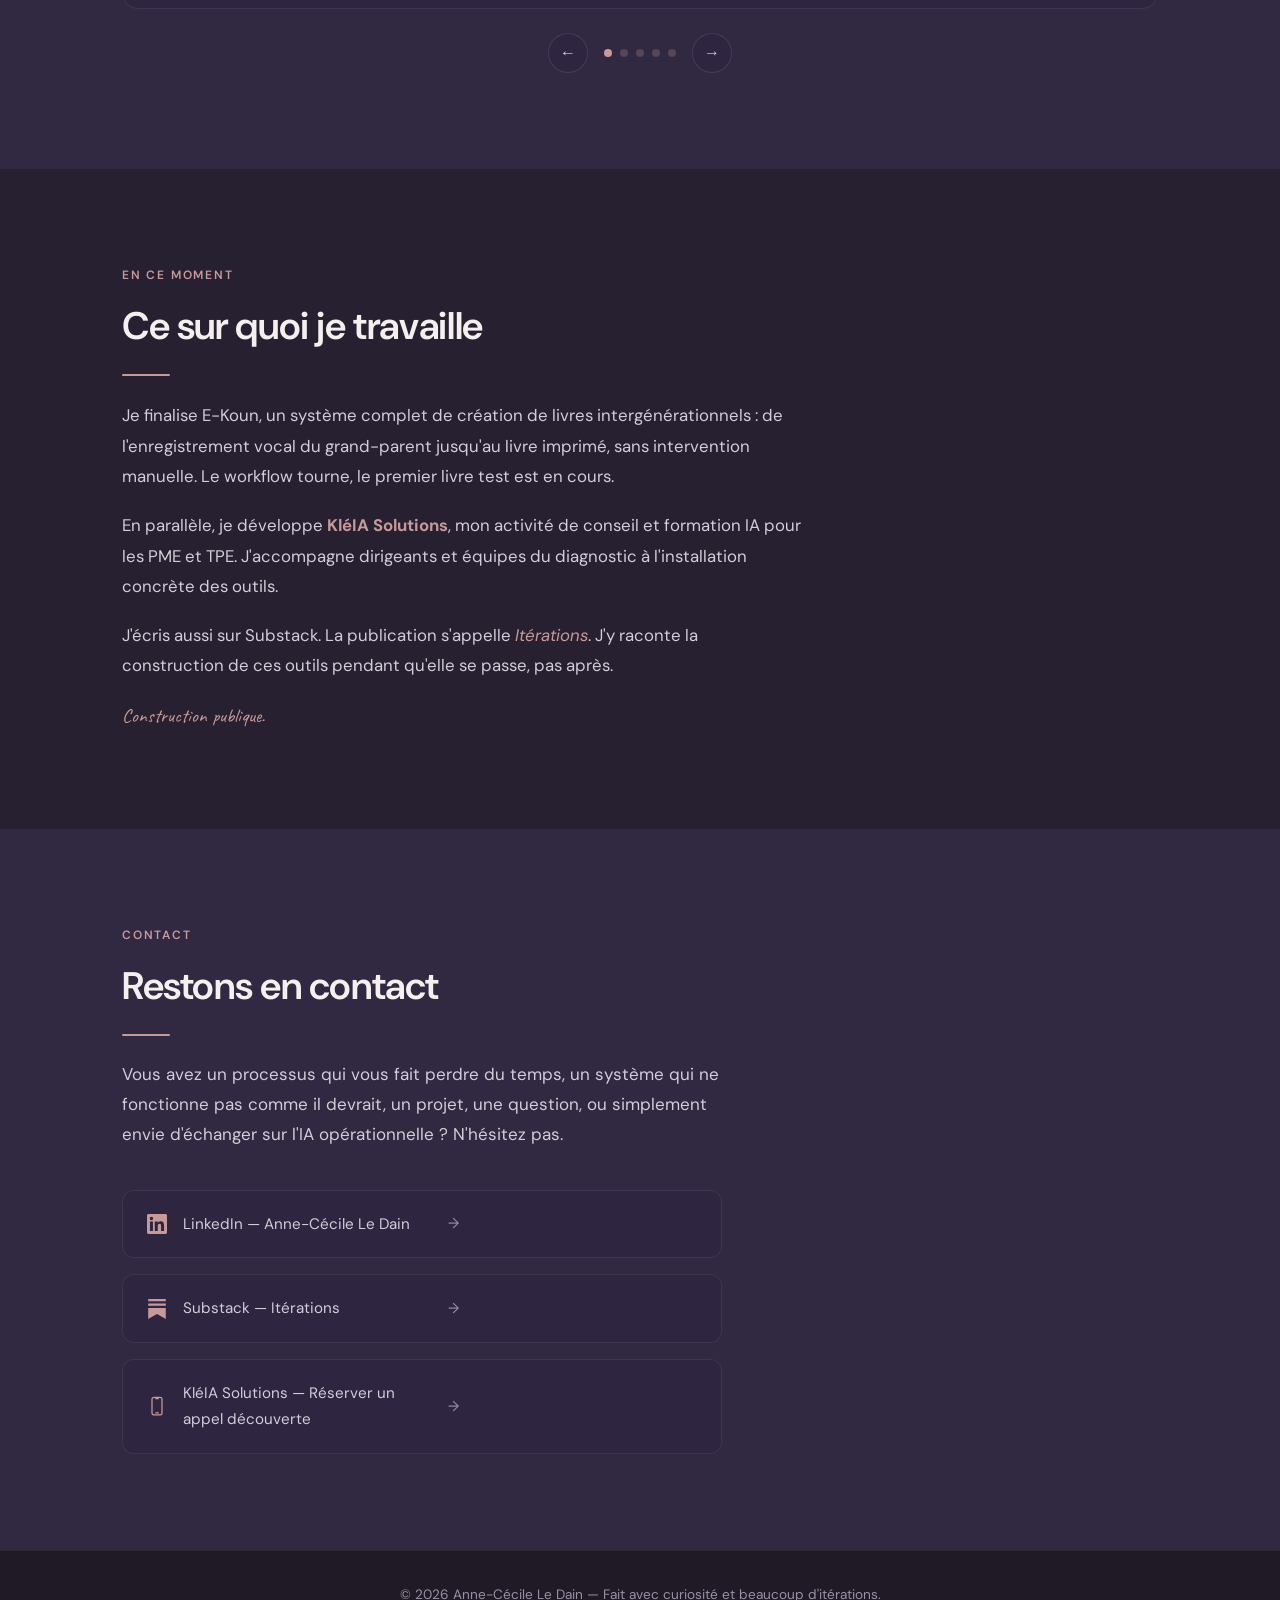
==== commit a3558b7f: "Retire l'adresse mail perso et ajoute un lien vers la page contact KléIA Solutions Co-Authored-By: C" ====
--- a/index.html
+++ b/index.html
@@ -462,14 +462,6 @@
         </p>
         <div class="contact-liens">
 
-          <a href="mailto:annececile29@gmail.com" class="contact-lien">
-            <svg xmlns="http://www.w3.org/2000/svg" fill="none" viewBox="0 0 24 24" stroke-width="1.5" stroke="currentColor" aria-hidden="true">
-              <path stroke-linecap="round" stroke-linejoin="round" d="M21.75 6.75v10.5a2.25 2.25 0 01-2.25 2.25h-15a2.25 2.25 0 01-2.25-2.25V6.75m19.5 0A2.25 2.25 0 0019.5 4.5h-15a2.25 2.25 0 00-2.25 2.25m19.5 0v.243a2.25 2.25 0 01-1.07 1.916l-7.5 4.615a2.25 2.25 0 01-2.36 0L3.32 8.91a2.25 2.25 0 01-1.07-1.916V6.75" />
-            </svg>
-            <span>annececile29@gmail.com</span>
-            <span class="contact-arrow">→</span>
-          </a>
-
           <a href="https://www.linkedin.com/in/ance29/" target="_blank" rel="noopener" class="contact-lien">
             <svg xmlns="http://www.w3.org/2000/svg" viewBox="0 0 24 24" fill="currentColor" aria-hidden="true">
               <path d="M20.447 20.452h-3.554v-5.569c0-1.328-.027-3.037-1.852-3.037-1.853 0-2.136 1.445-2.136 2.939v5.667H9.351V9h3.414v1.561h.046c.477-.9 1.637-1.85 3.37-1.85 3.601 0 4.267 2.37 4.267 5.455v6.286zM5.337 7.433a2.062 2.062 0 01-2.063-2.065 2.064 2.064 0 112.063 2.065zm1.782 13.019H3.555V9h3.564v11.452zM22.225 0H1.771C.792 0 0 .774 0 1.729v20.542C0 23.227.792 24 1.771 24h20.451C23.2 24 24 23.227 24 22.271V1.729C24 .774 23.2 0 22.222 0h.003z"/>
@@ -483,6 +475,14 @@
               <path d="M22.539 8.242H1.46V5.406h21.08v2.836zM1.46 10.812V24L12 18.11 22.54 24V10.812H1.46zM22.54 0H1.46v2.836h21.08V0z"/>
             </svg>
             <span>Substack — Itérations</span>
+            <span class="contact-arrow">→</span>
+          </a>
+
+          <a href="https://kleia-solutions.fr/contact.html" target="_blank" rel="noopener" class="contact-lien">
+            <svg xmlns="http://www.w3.org/2000/svg" fill="none" viewBox="0 0 24 24" stroke-width="1.5" stroke="currentColor" aria-hidden="true">
+              <path stroke-linecap="round" stroke-linejoin="round" d="M10.5 1.5H8.25A2.25 2.25 0 006 3.75v16.5a2.25 2.25 0 002.25 2.25h7.5A2.25 2.25 0 0018 20.25V3.75a2.25 2.25 0 00-2.25-2.25H13.5m-3 0V3h3V1.5m-3 0h3m-3 18.75h3" />
+            </svg>
+            <span>KléIA Solutions — Réserver un appel découverte</span>
             <span class="contact-arrow">→</span>
           </a>
 
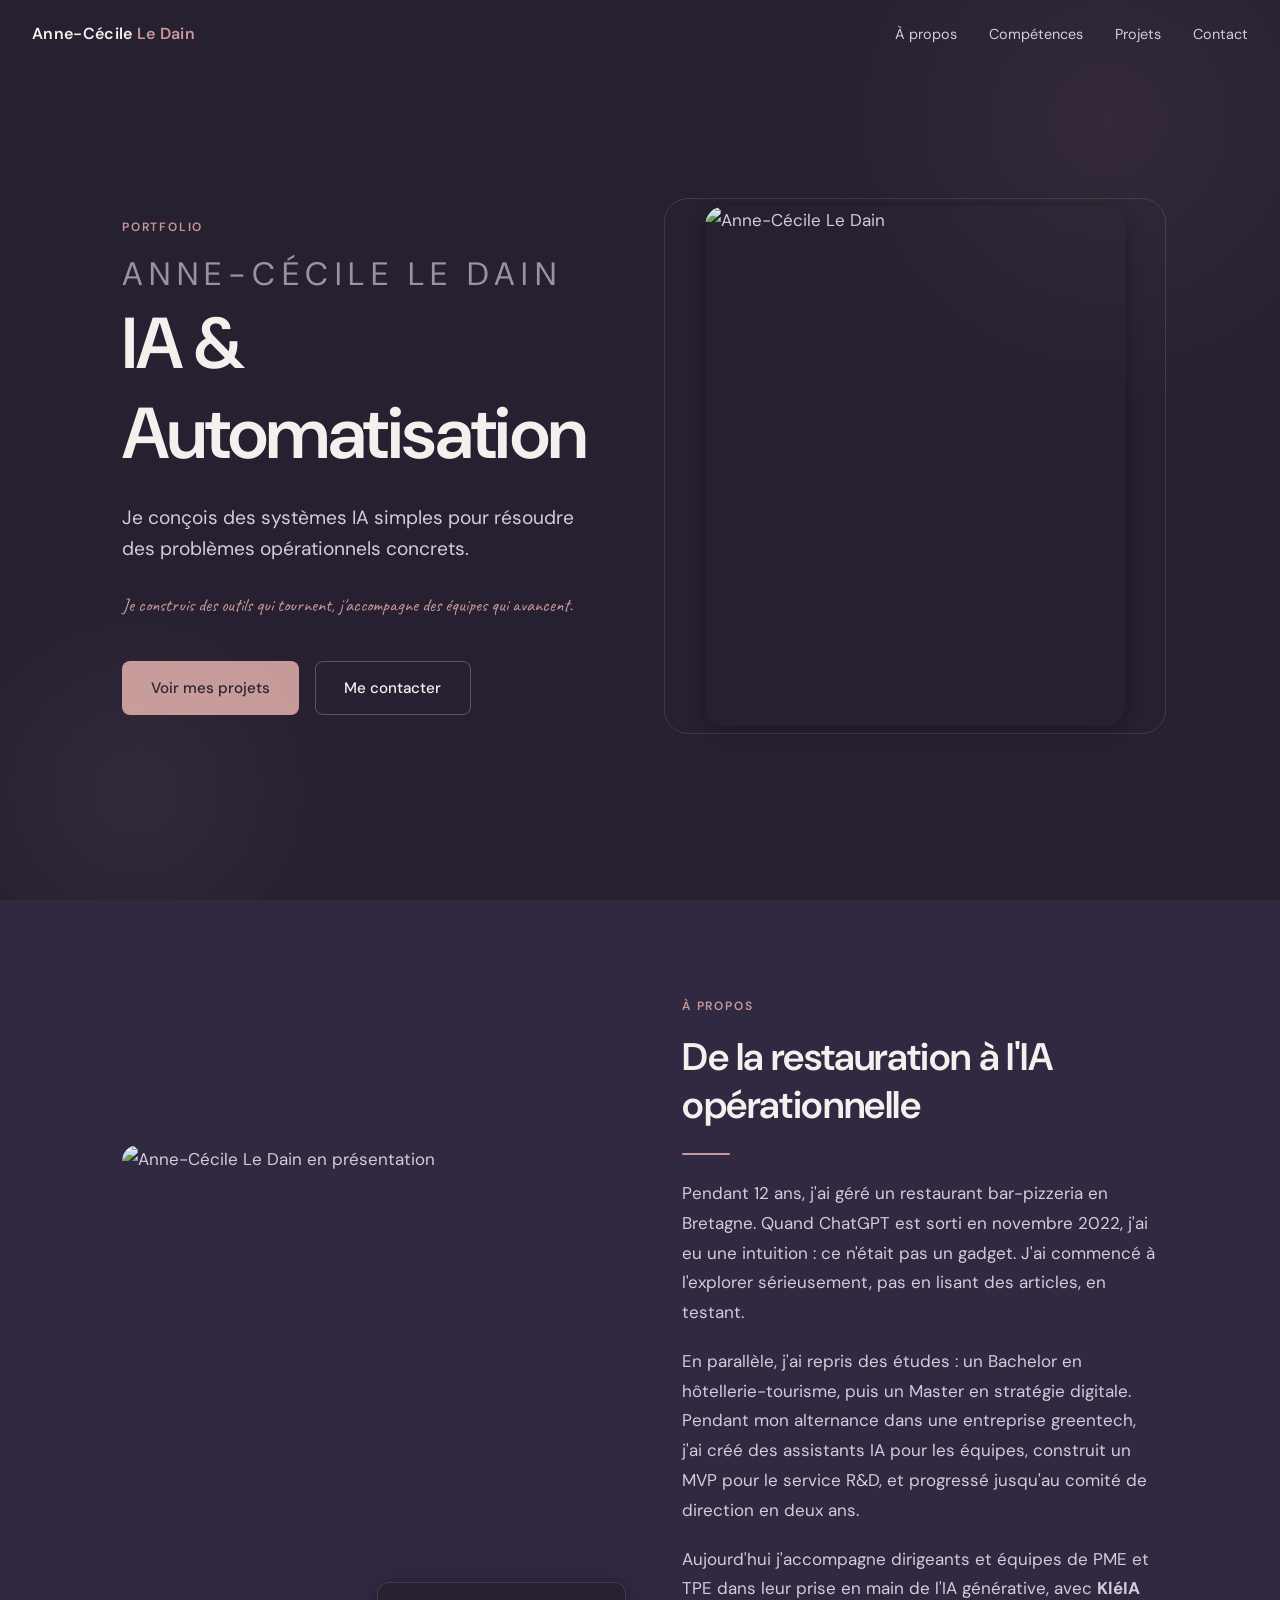
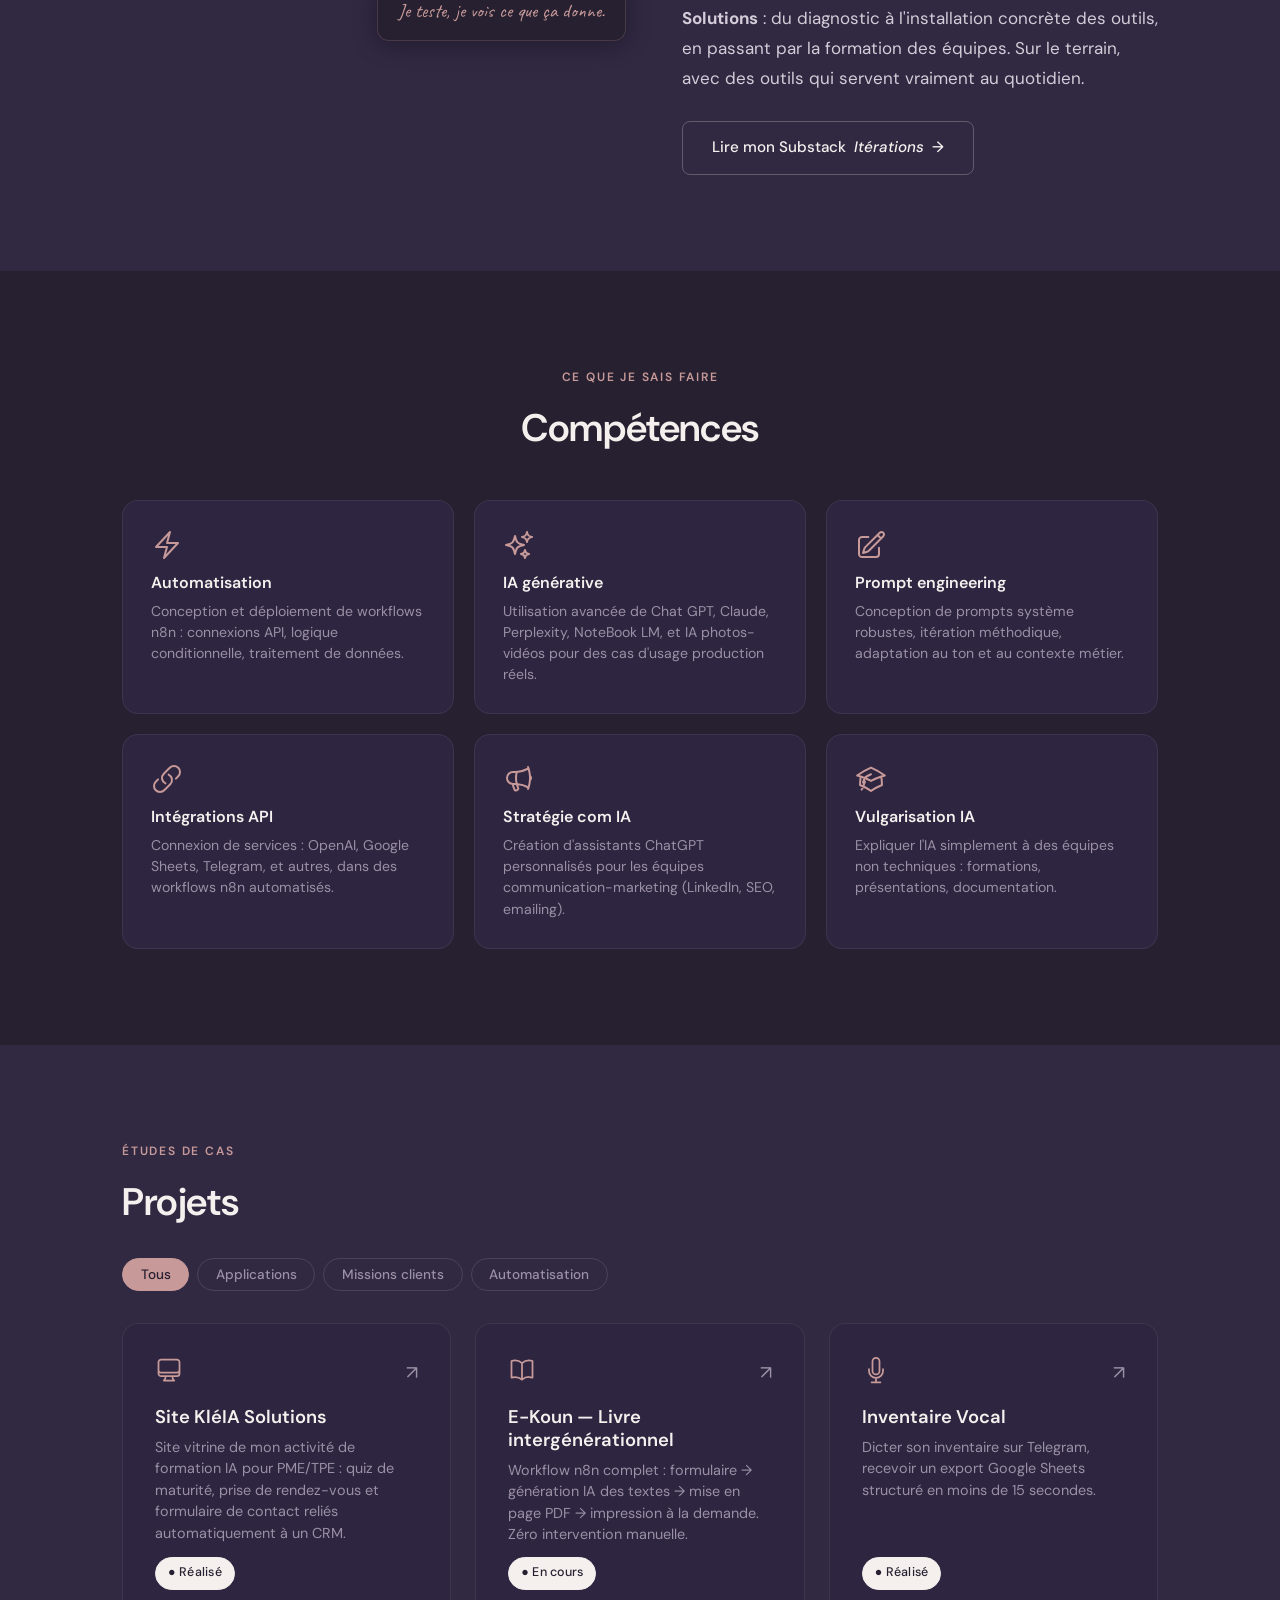
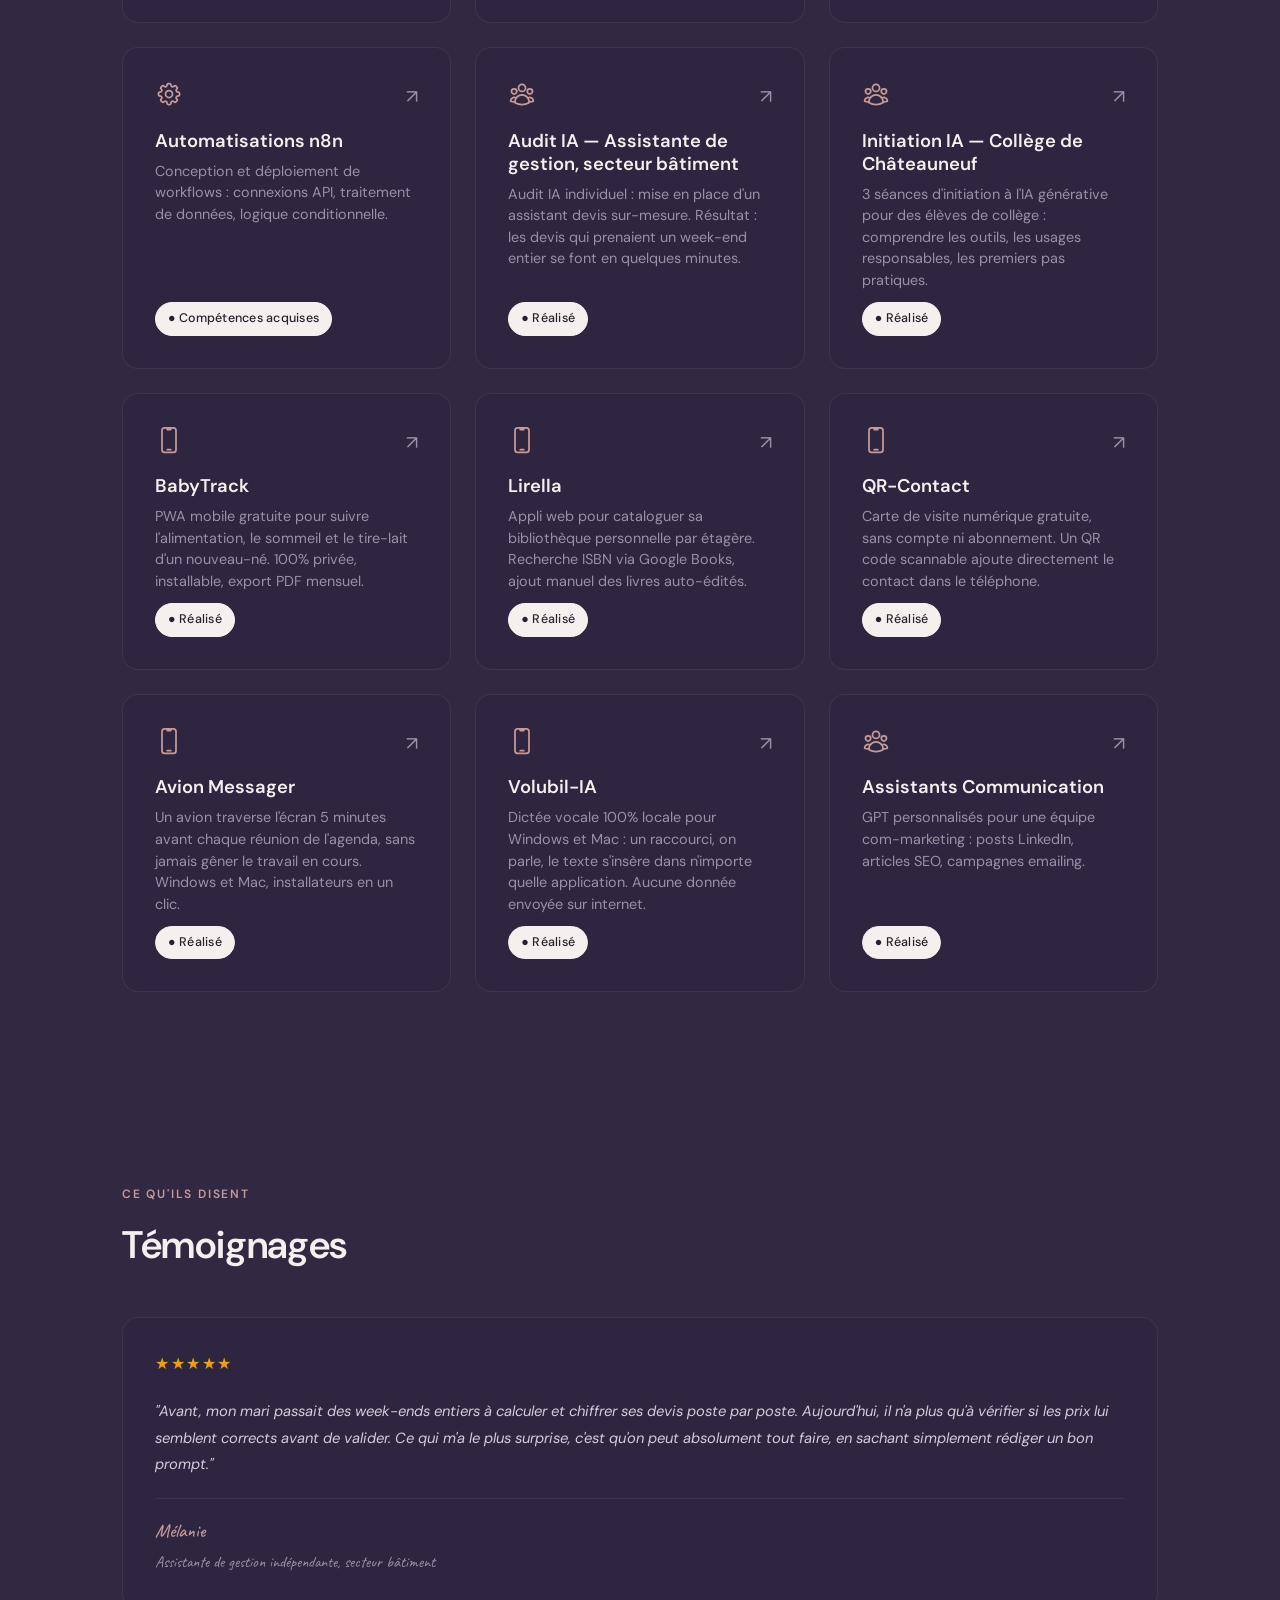
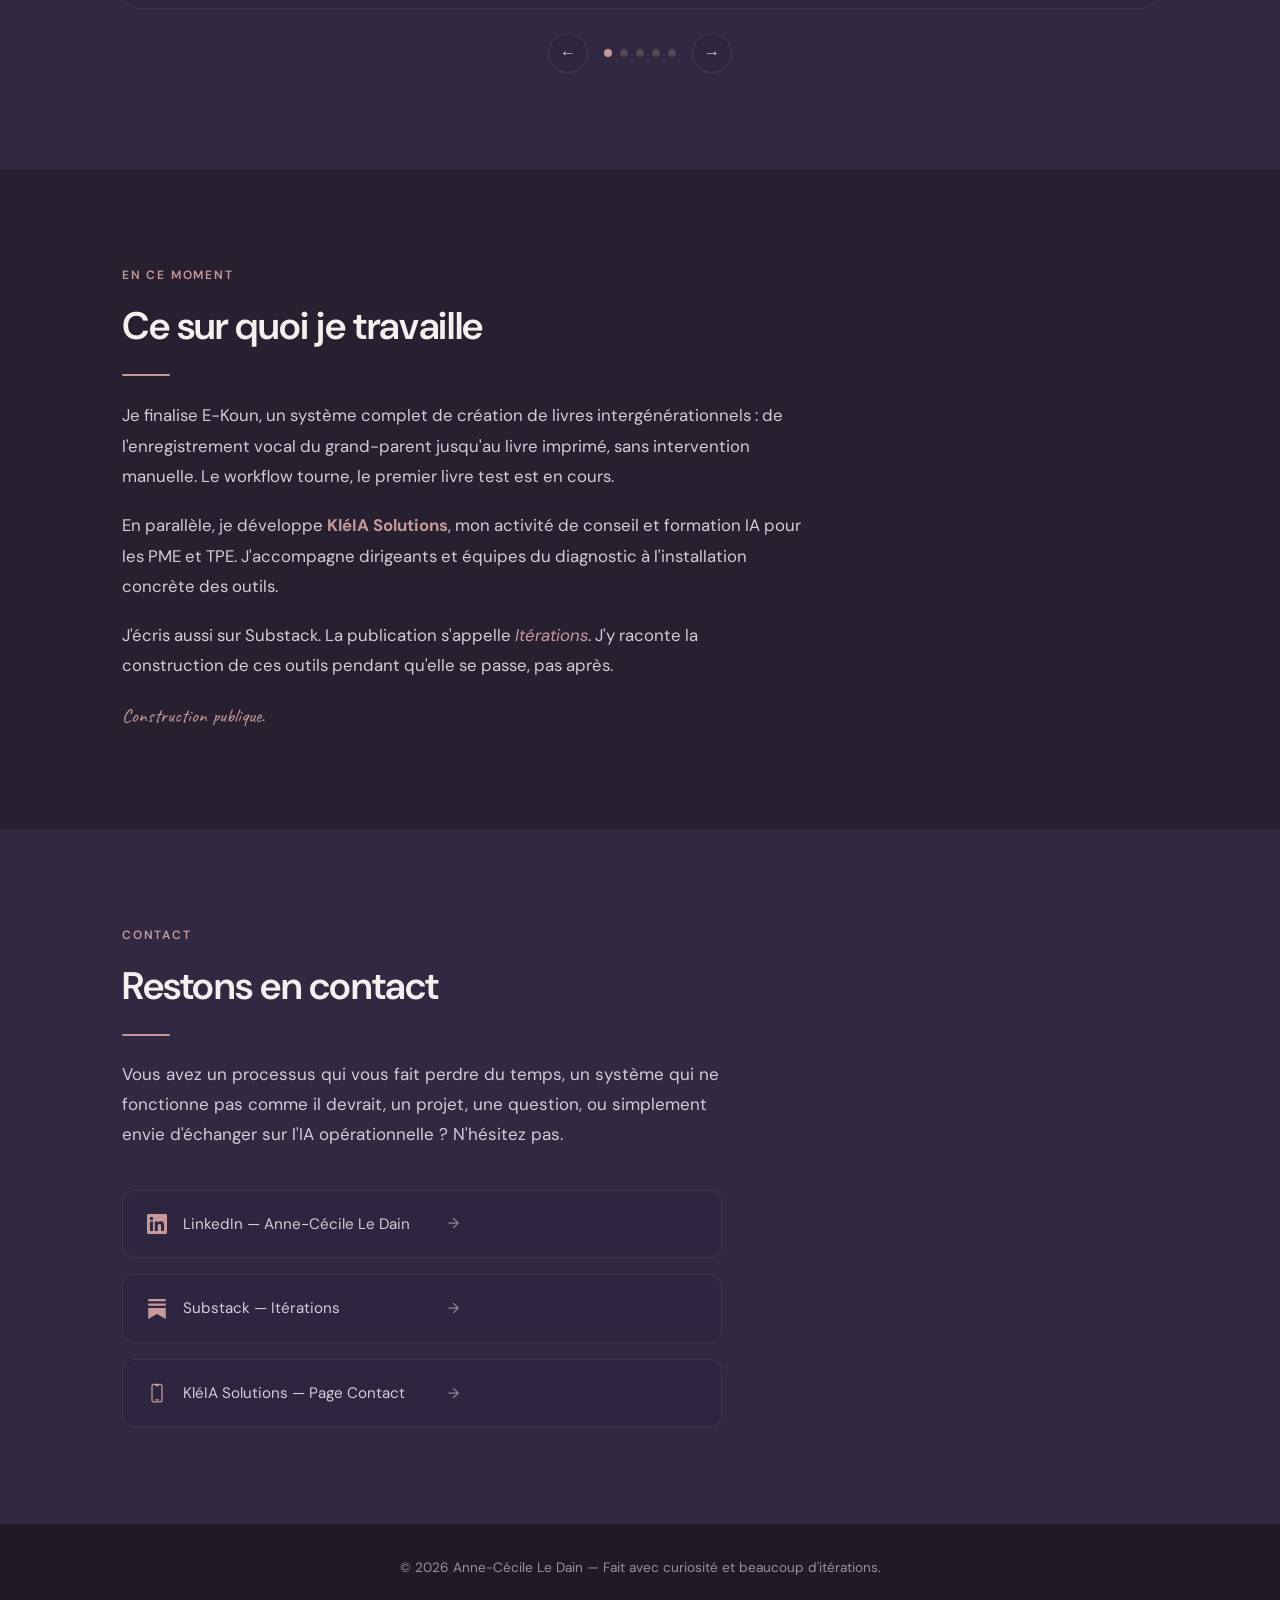
==== commit 0b7ab08d: "Raccourcit le texte du bouton KléIA Solutions en "Page Contact" Co-Authored-By: Claude Sonnet 5 <nor" ====
--- a/index.html
+++ b/index.html
@@ -482,7 +482,7 @@
             <svg xmlns="http://www.w3.org/2000/svg" fill="none" viewBox="0 0 24 24" stroke-width="1.5" stroke="currentColor" aria-hidden="true">
               <path stroke-linecap="round" stroke-linejoin="round" d="M10.5 1.5H8.25A2.25 2.25 0 006 3.75v16.5a2.25 2.25 0 002.25 2.25h7.5A2.25 2.25 0 0018 20.25V3.75a2.25 2.25 0 00-2.25-2.25H13.5m-3 0V3h3V1.5m-3 0h3m-3 18.75h3" />
             </svg>
-            <span>KléIA Solutions — Réserver un appel découverte</span>
+            <span>KléIA Solutions — Page Contact</span>
             <span class="contact-arrow">→</span>
           </a>
 
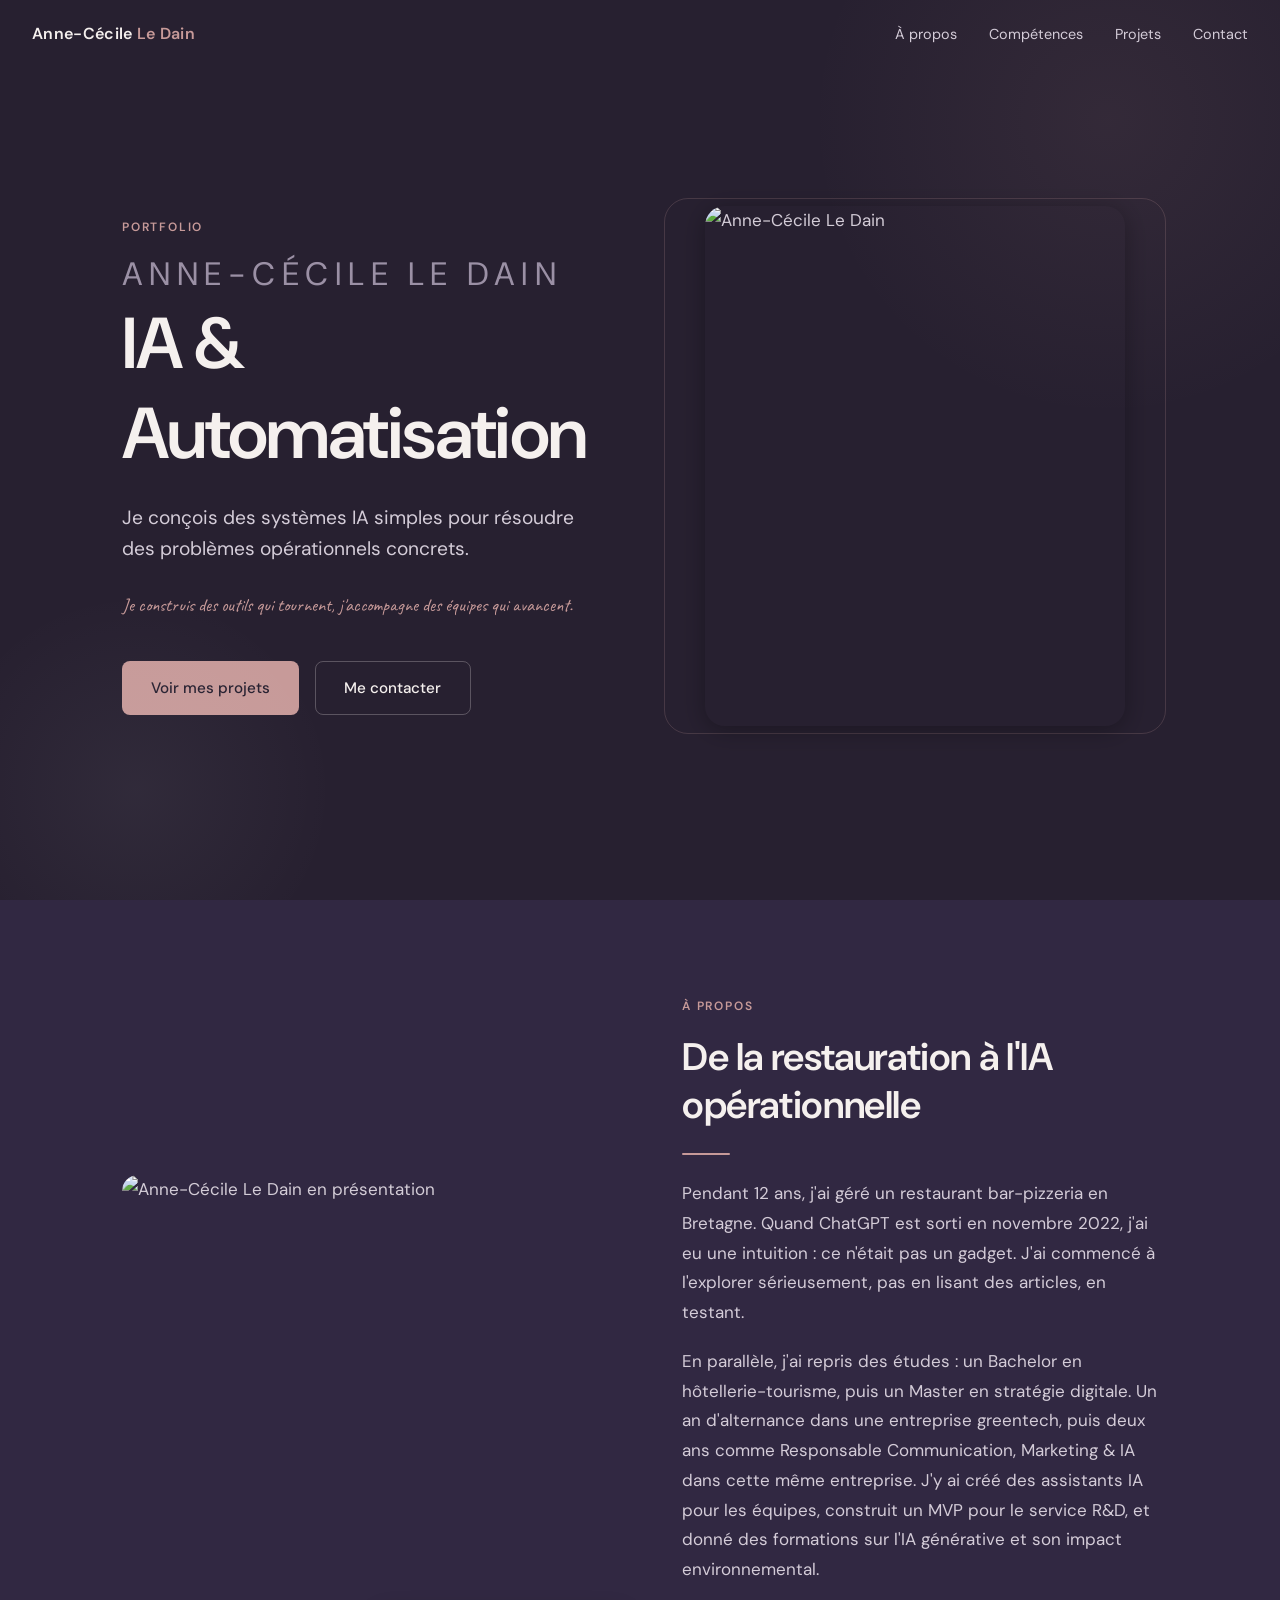
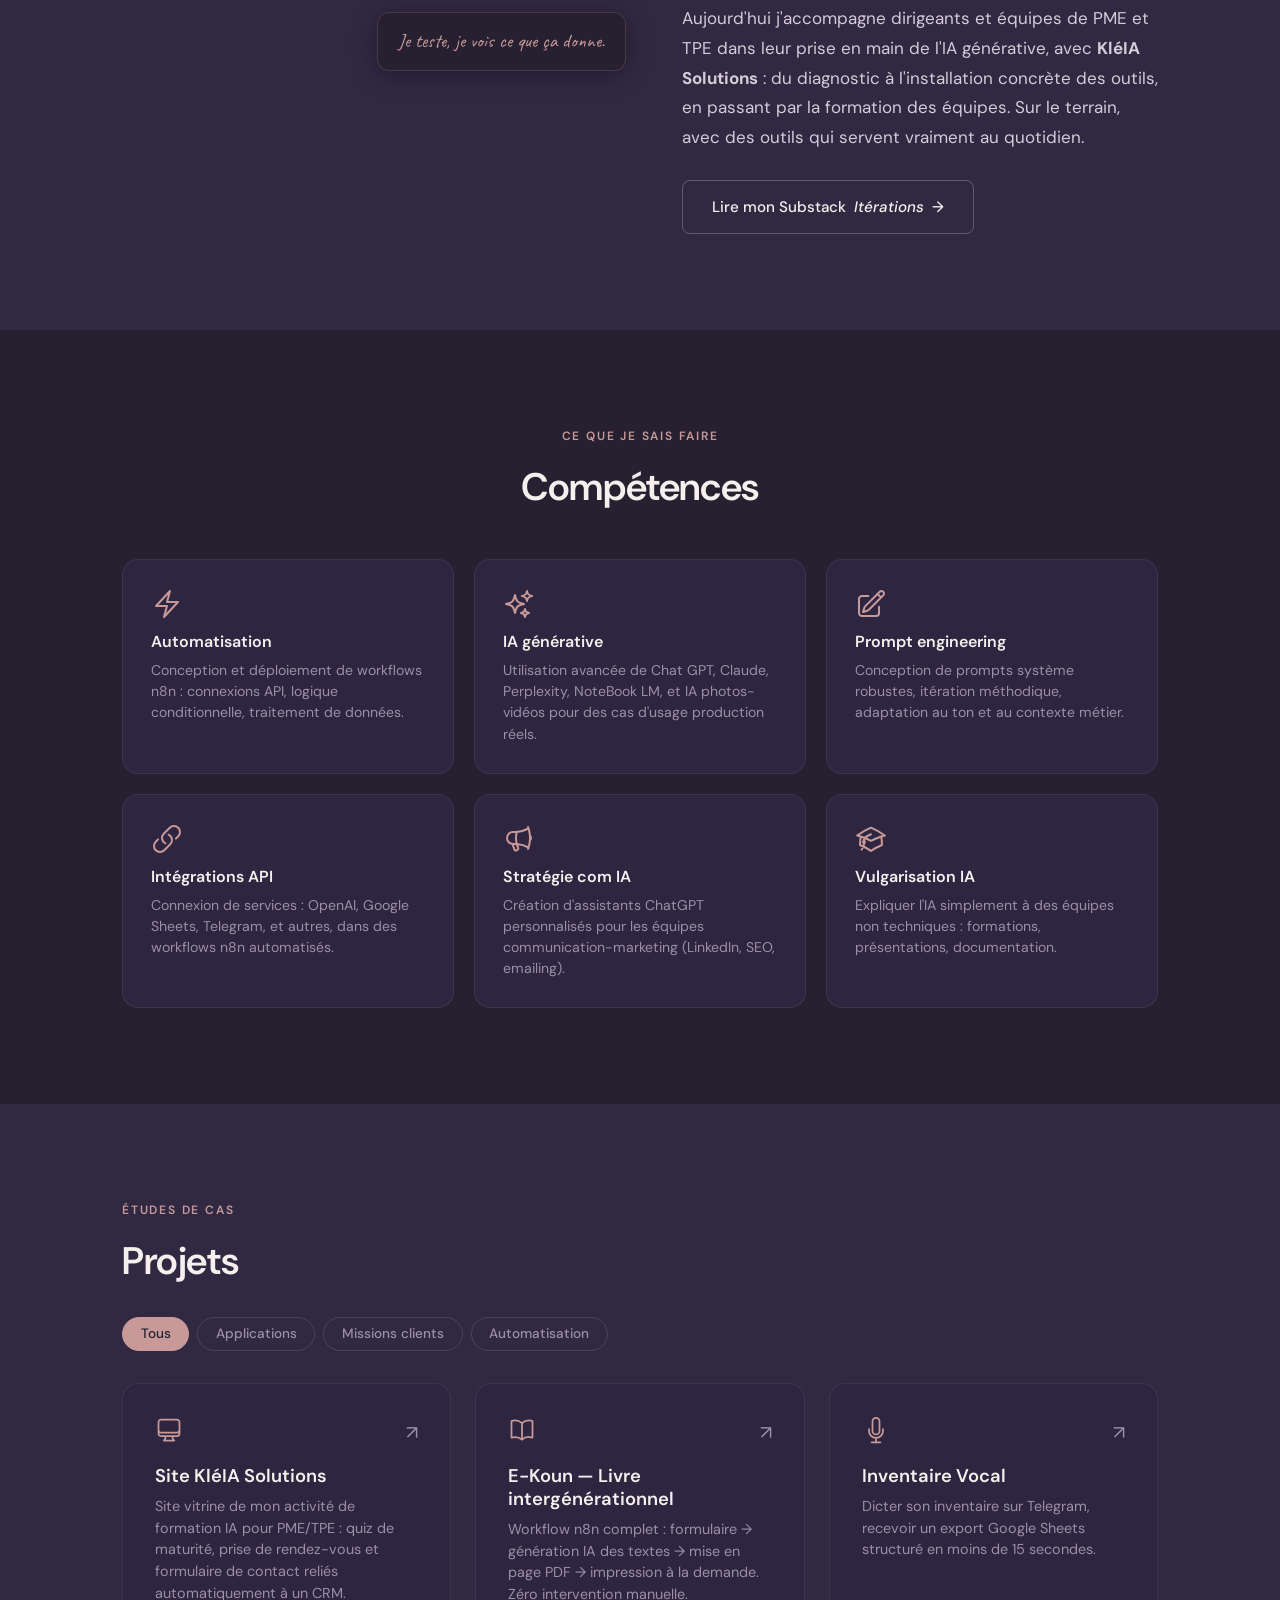
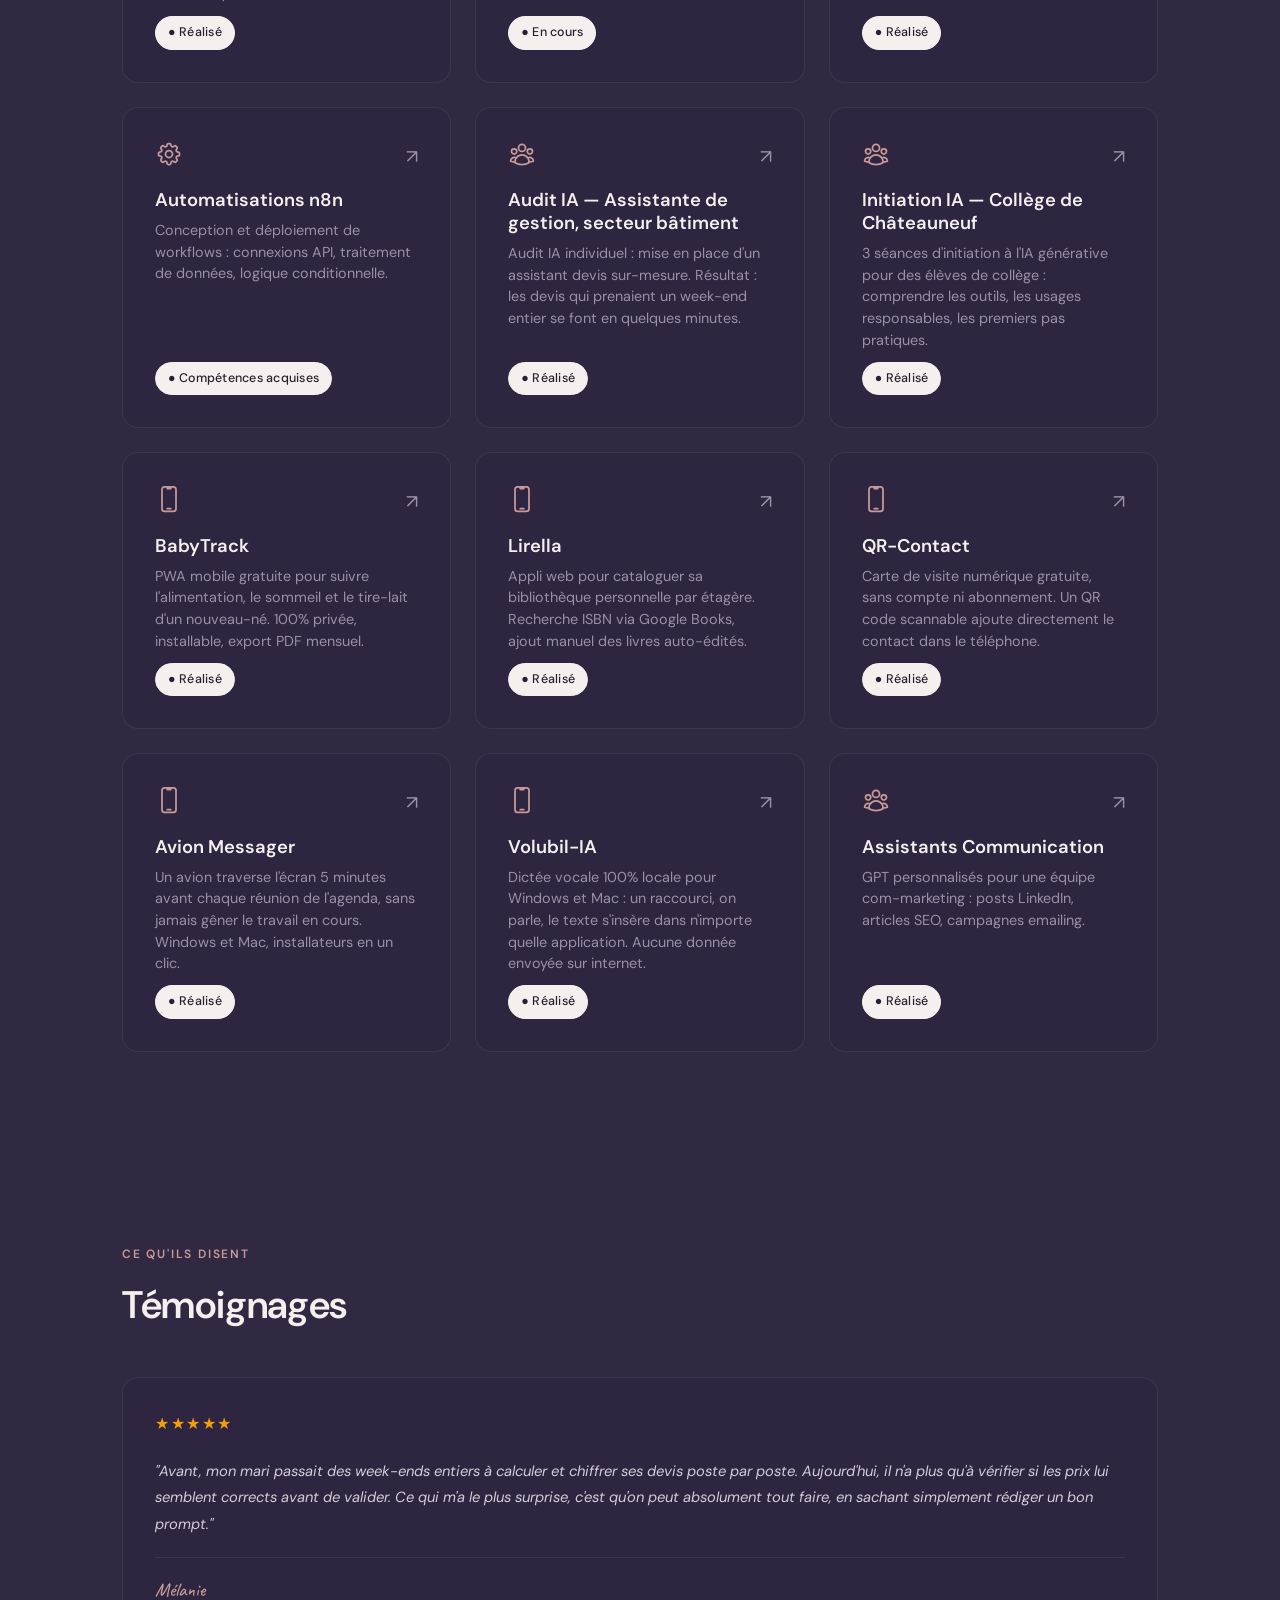
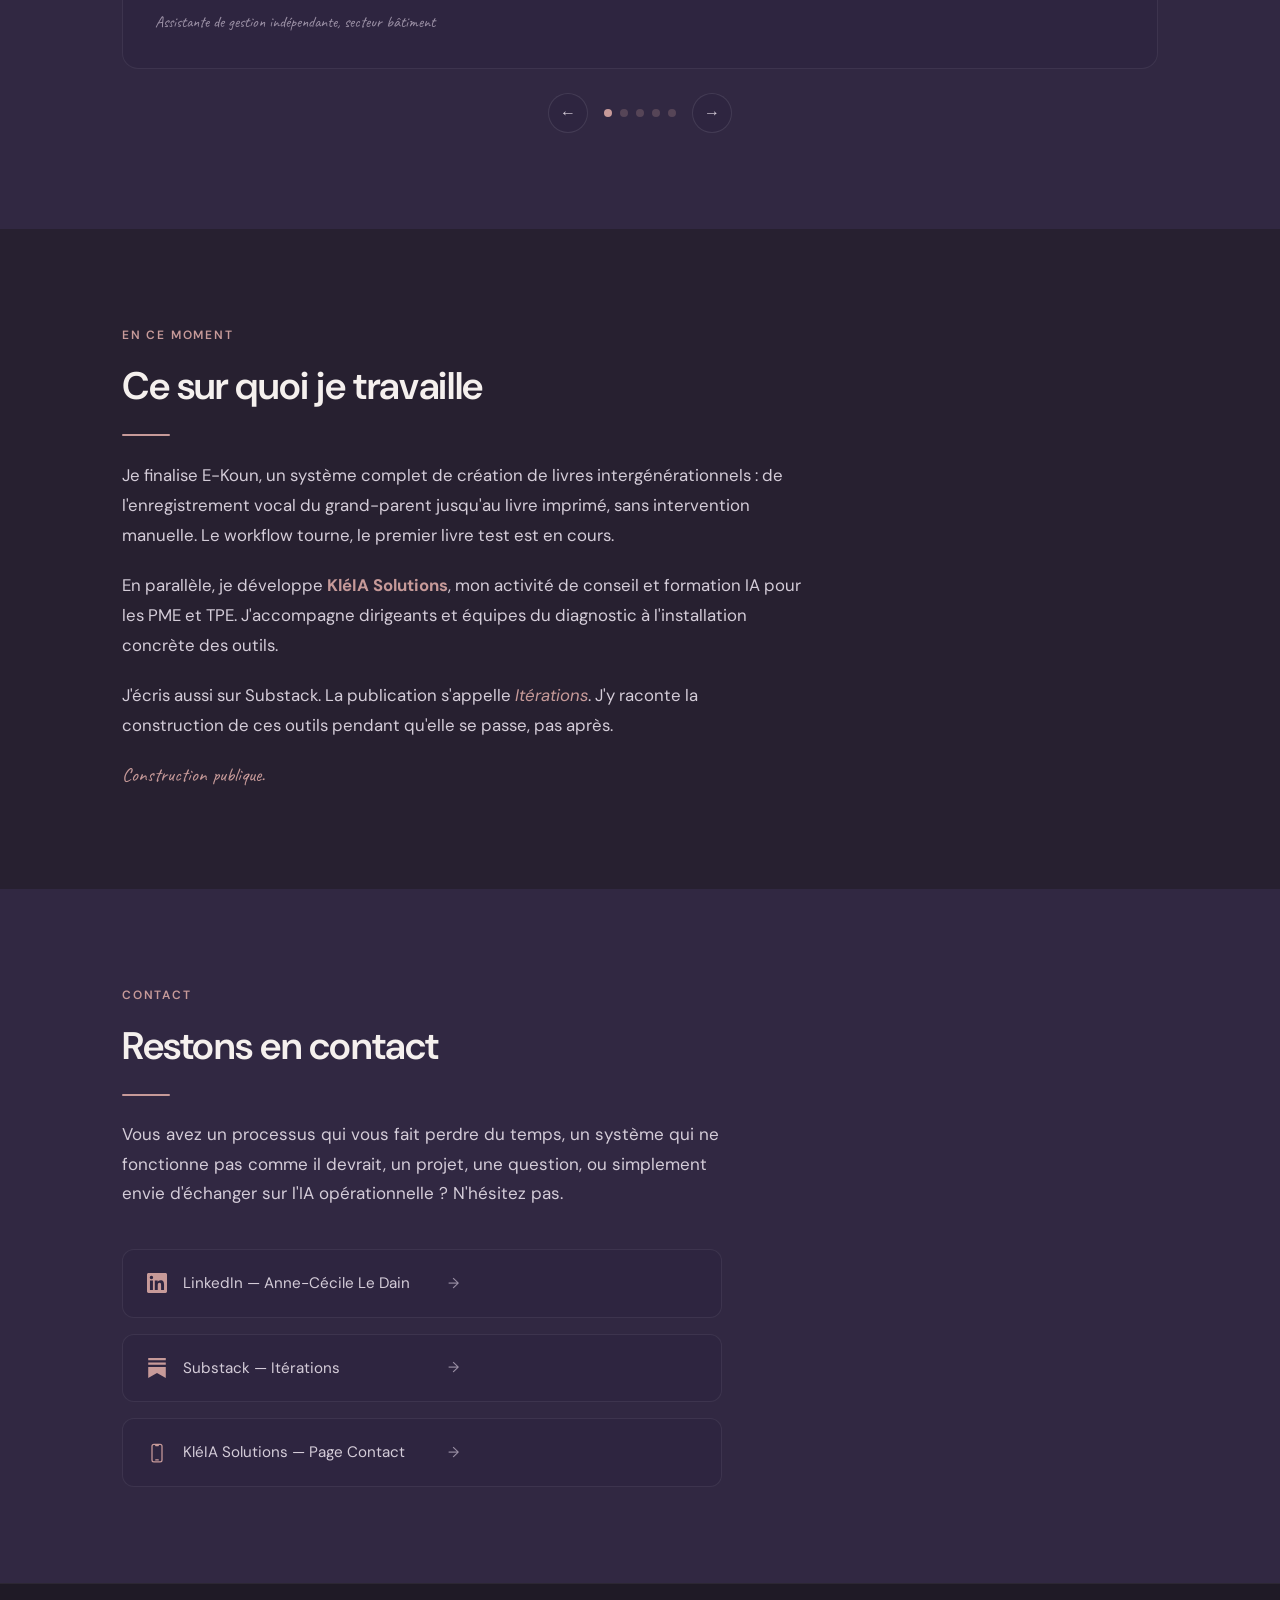
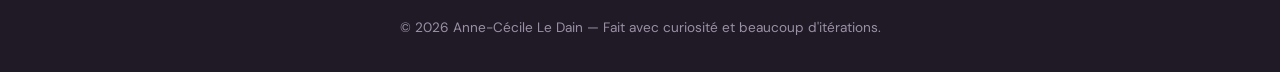
==== commit 222052cd: "Précise le poste (Responsable Communication, Marketing & IA) et les formations données en entreprise" ====
--- a/index.html
+++ b/index.html
@@ -99,7 +99,7 @@
             Pendant 12 ans, j'ai géré un restaurant bar-pizzeria en Bretagne. Quand ChatGPT est sorti en novembre 2022, j'ai eu une intuition : ce n'était pas un gadget. J'ai commencé à l'explorer sérieusement, pas en lisant des articles, en testant.
           </p>
           <p>
-            En parallèle, j'ai repris des études : un Bachelor en hôtellerie-tourisme, puis un Master en stratégie digitale. Pendant mon alternance dans une entreprise greentech, j'ai créé des assistants IA pour les équipes, construit un MVP pour le service R&D, et progressé jusqu'au comité de direction en deux ans.
+            En parallèle, j'ai repris des études : un Bachelor en hôtellerie-tourisme, puis un Master en stratégie digitale. Un an d'alternance dans une entreprise greentech, puis deux ans comme Responsable Communication, Marketing & IA dans cette même entreprise. J'y ai créé des assistants IA pour les équipes, construit un MVP pour le service R&D, et donné des formations sur l'IA générative et son impact environnemental.
           </p>
           <p>
             Aujourd'hui j'accompagne dirigeants et équipes de PME et TPE dans leur prise en main de l'IA générative, avec <strong>KléIA Solutions</strong> : du diagnostic à l'installation concrète des outils, en passant par la formation des équipes. Sur le terrain, avec des outils qui servent vraiment au quotidien.
